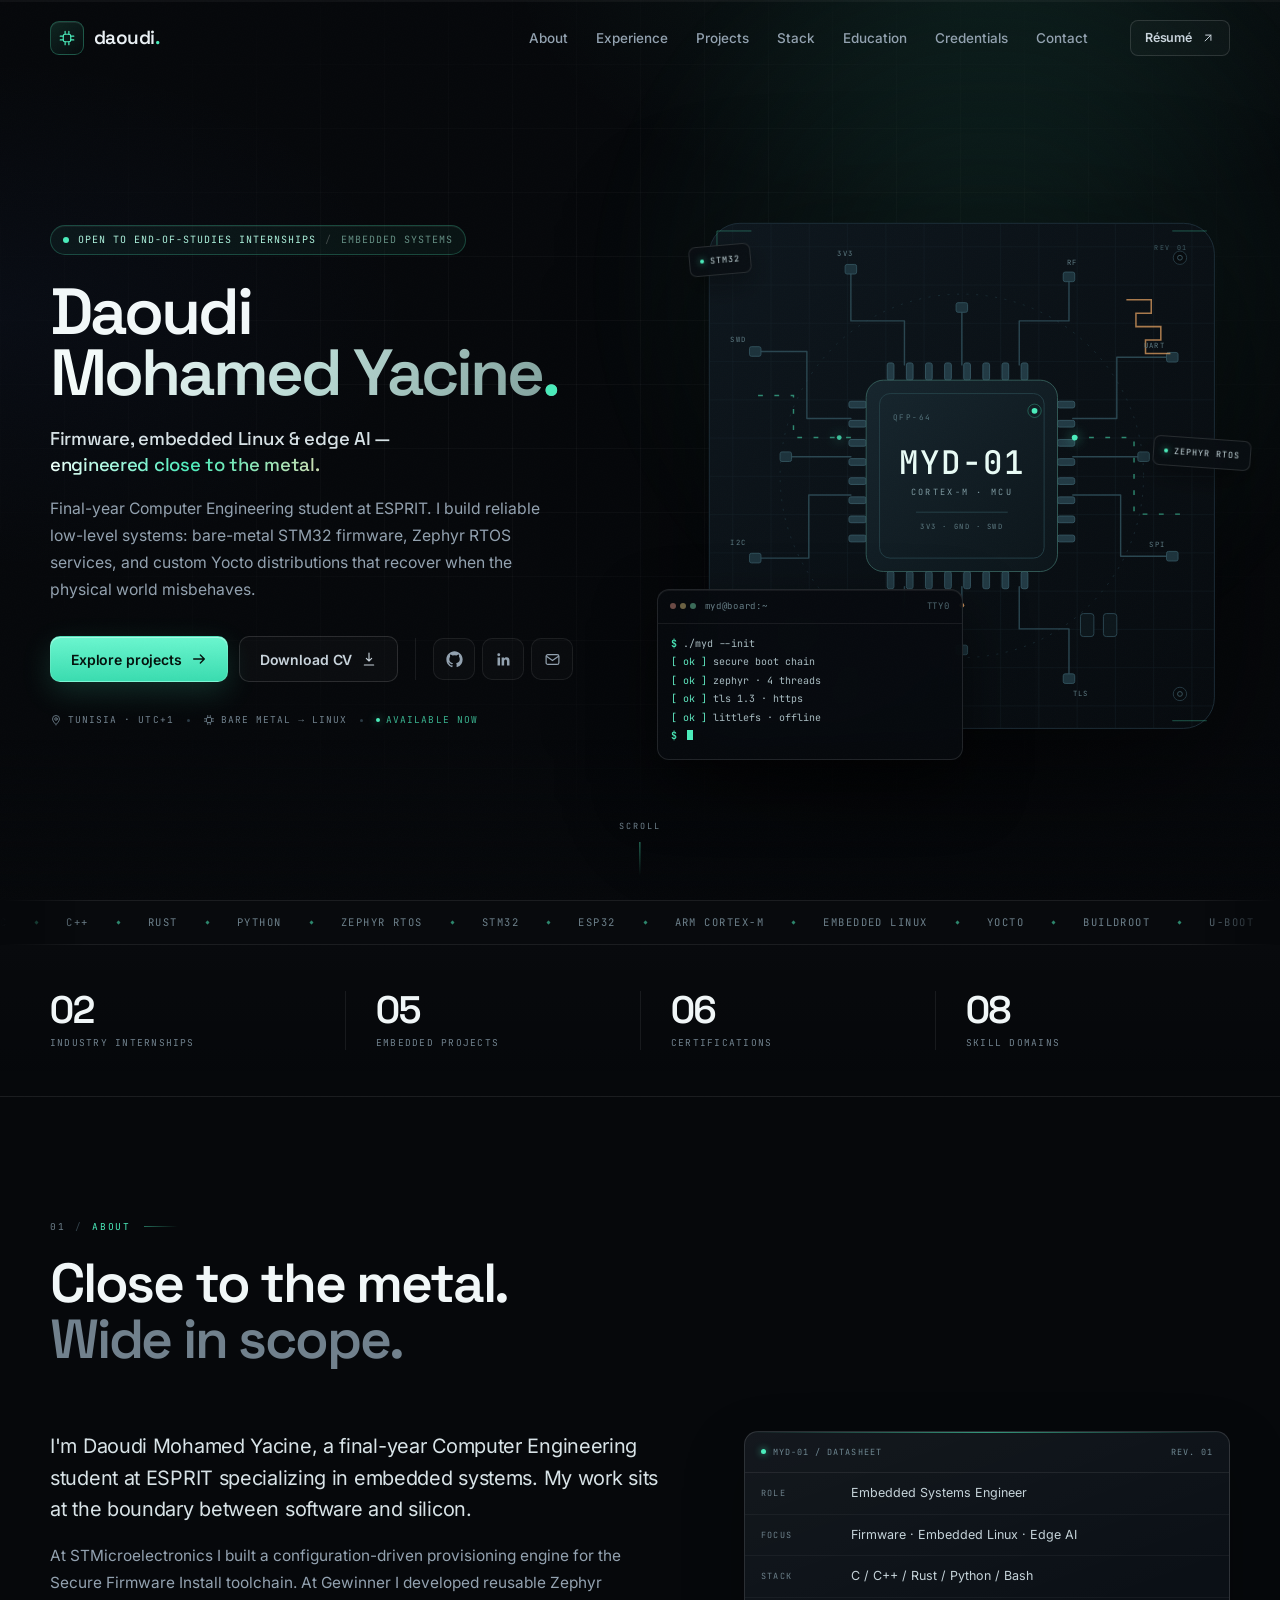
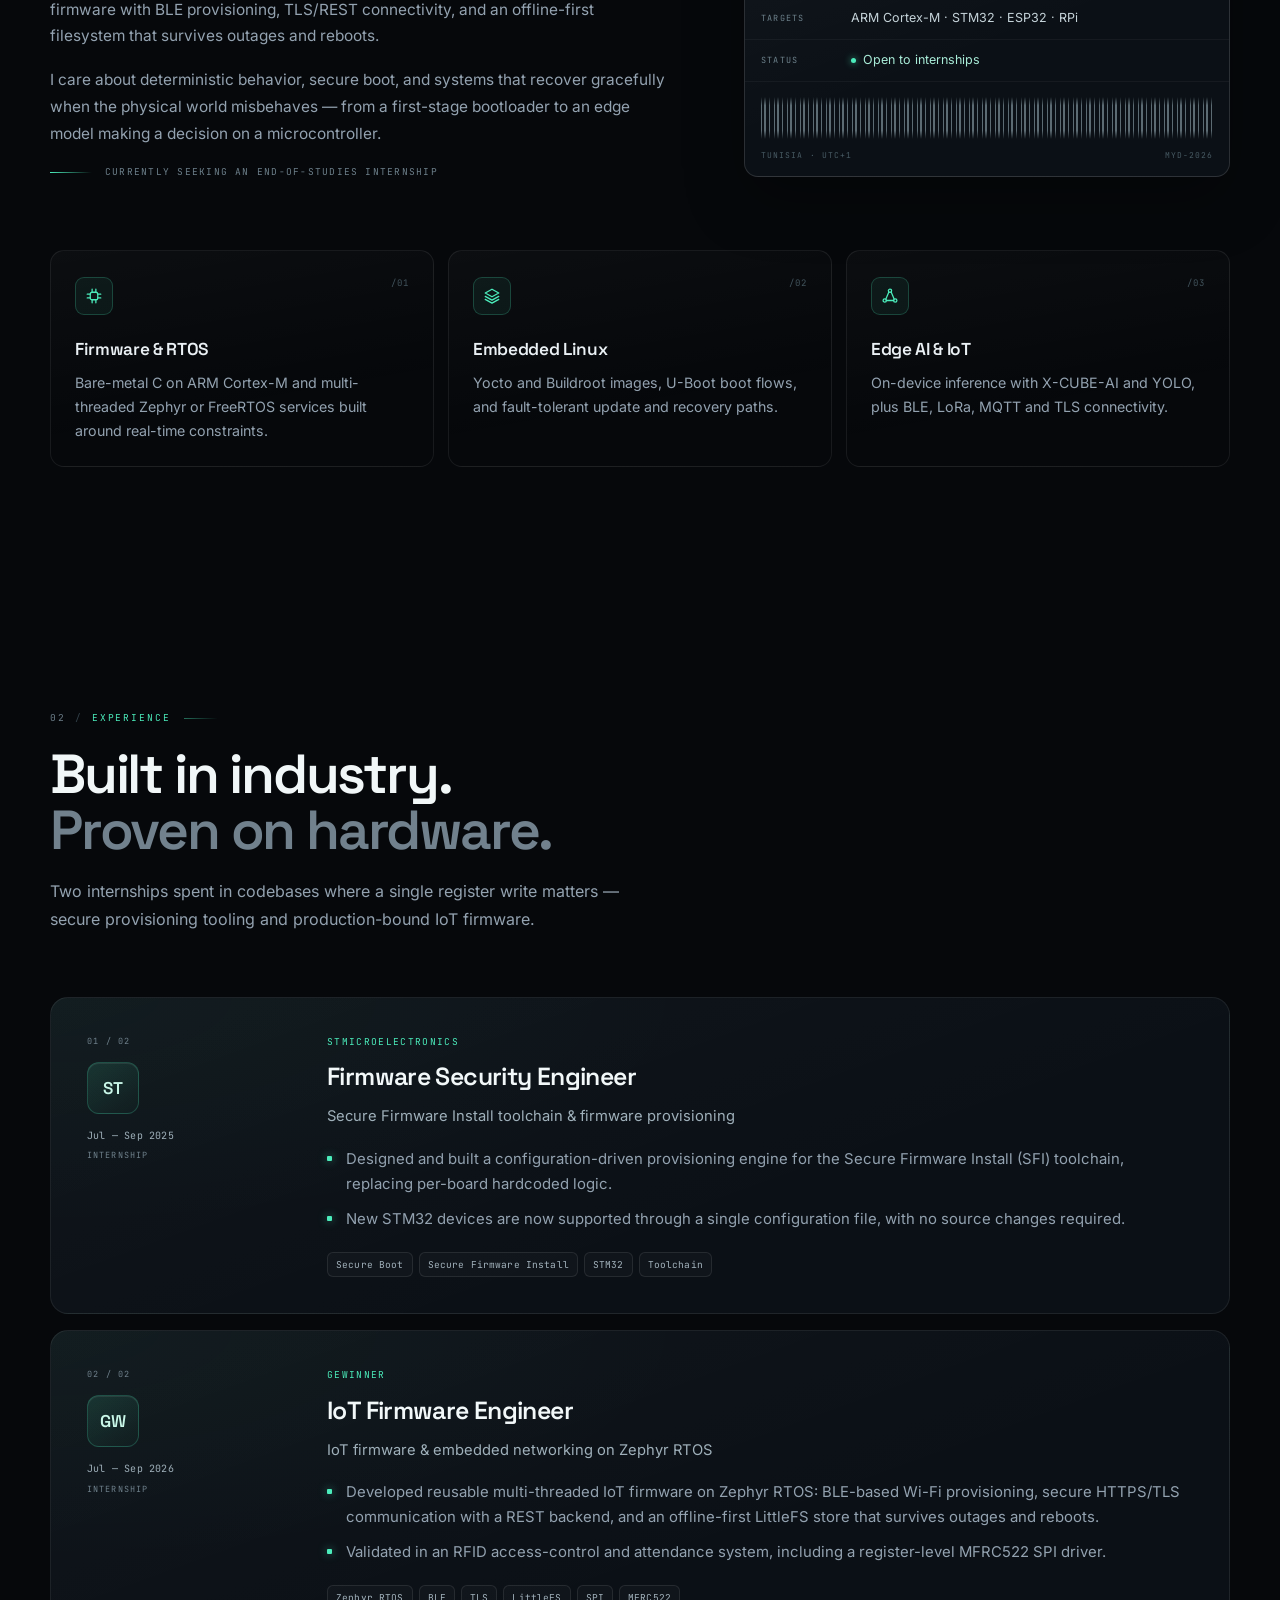
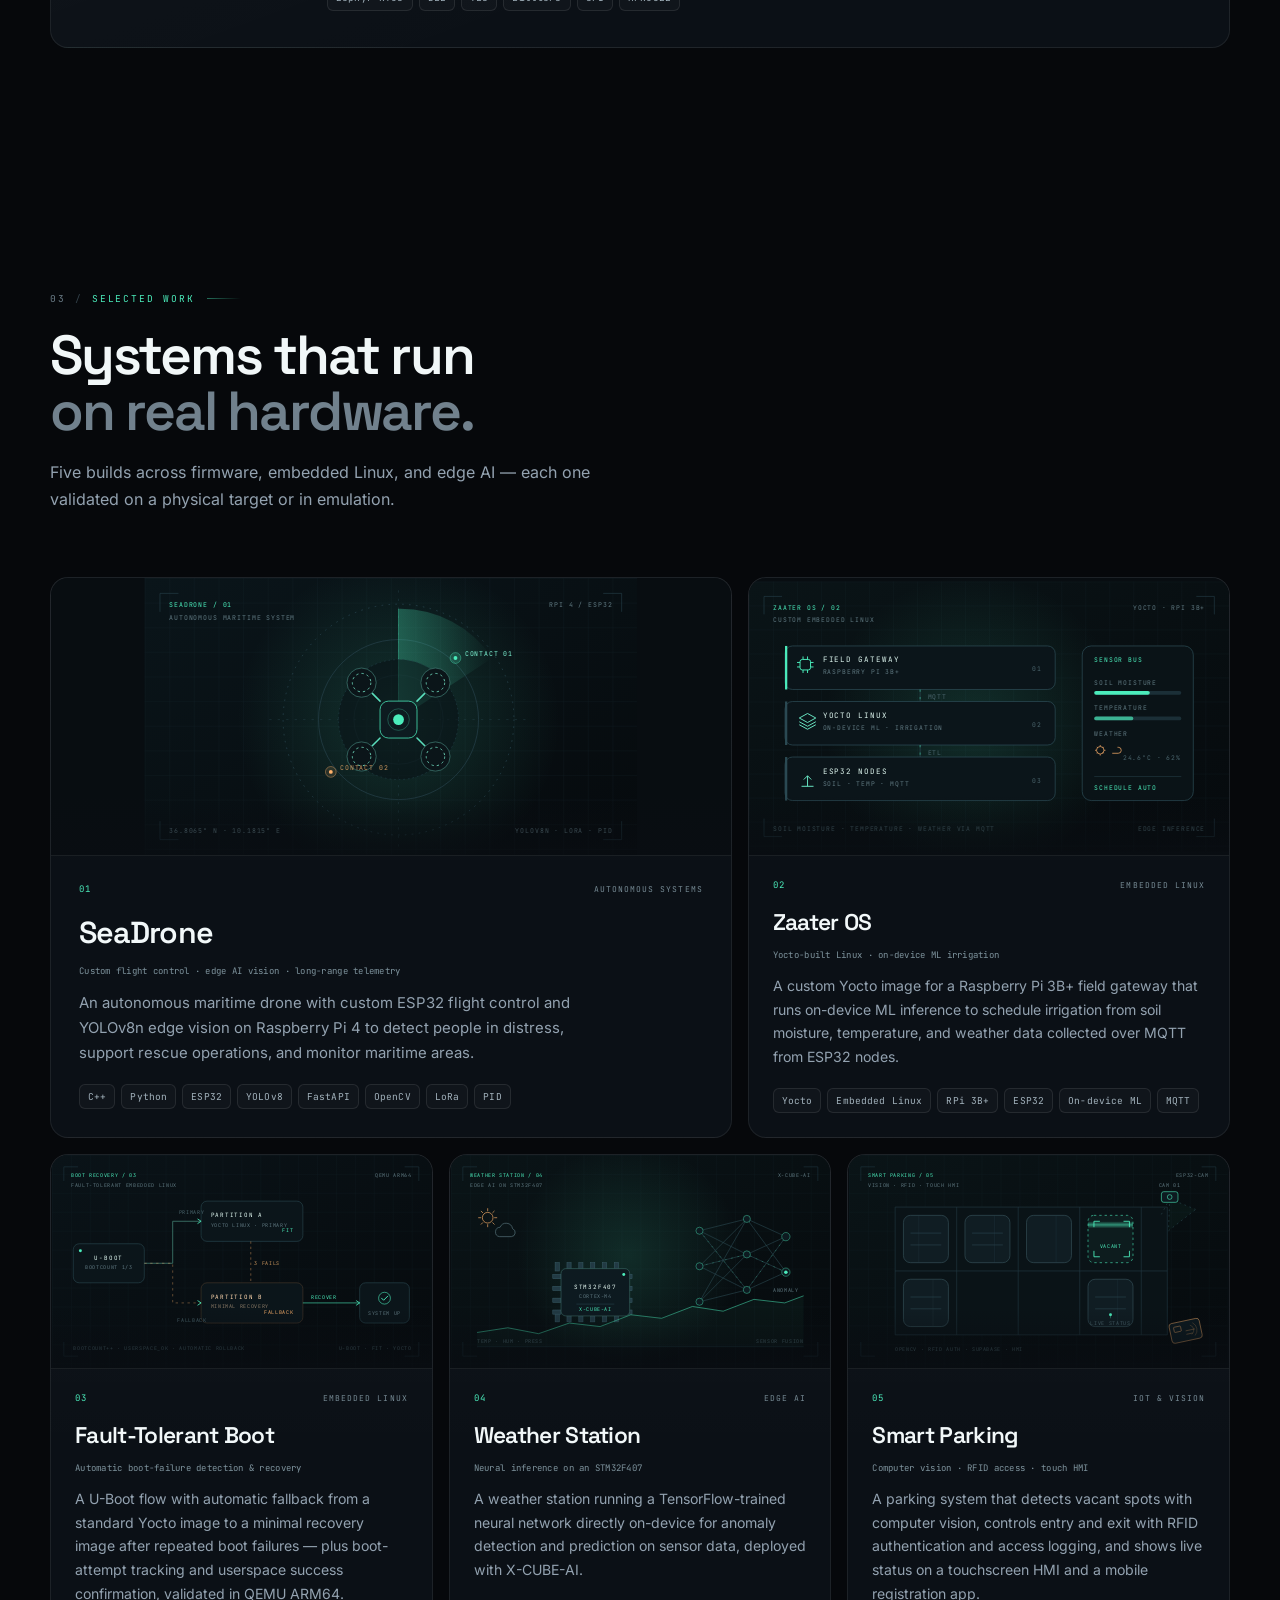
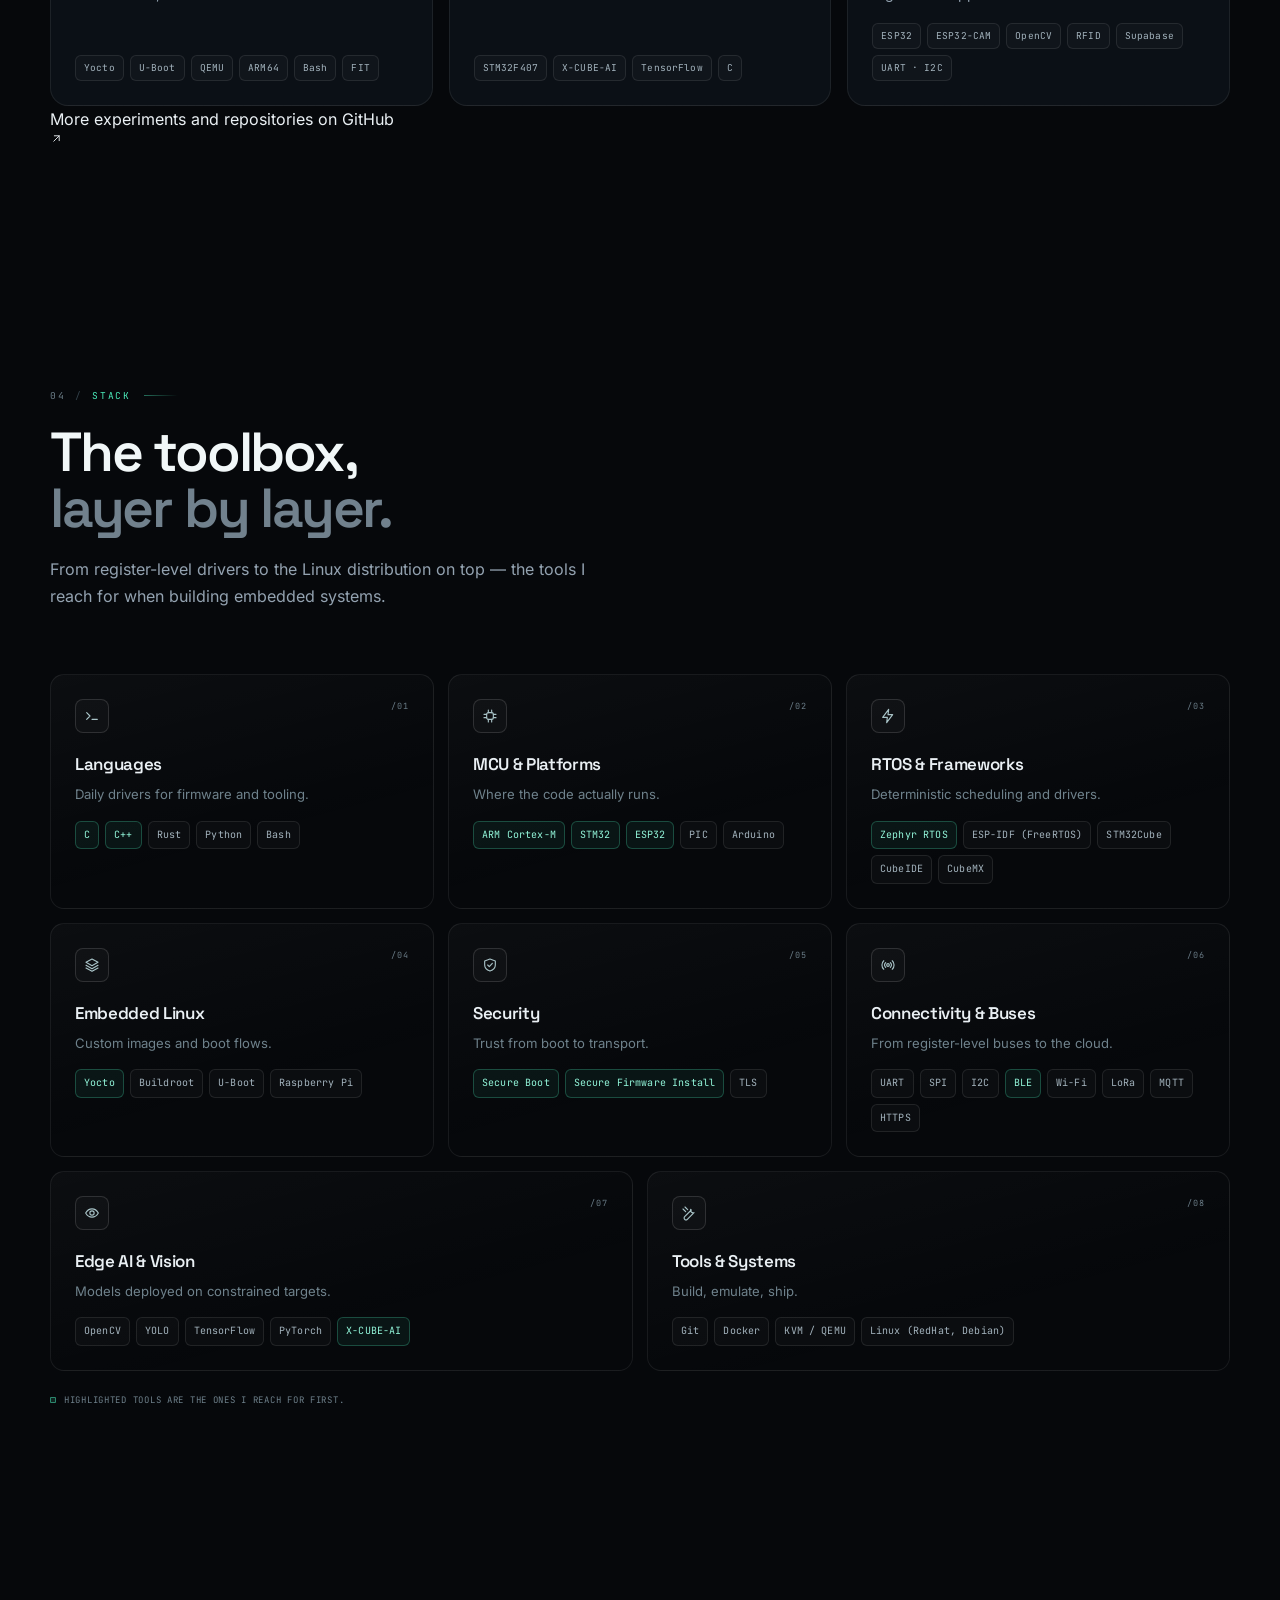
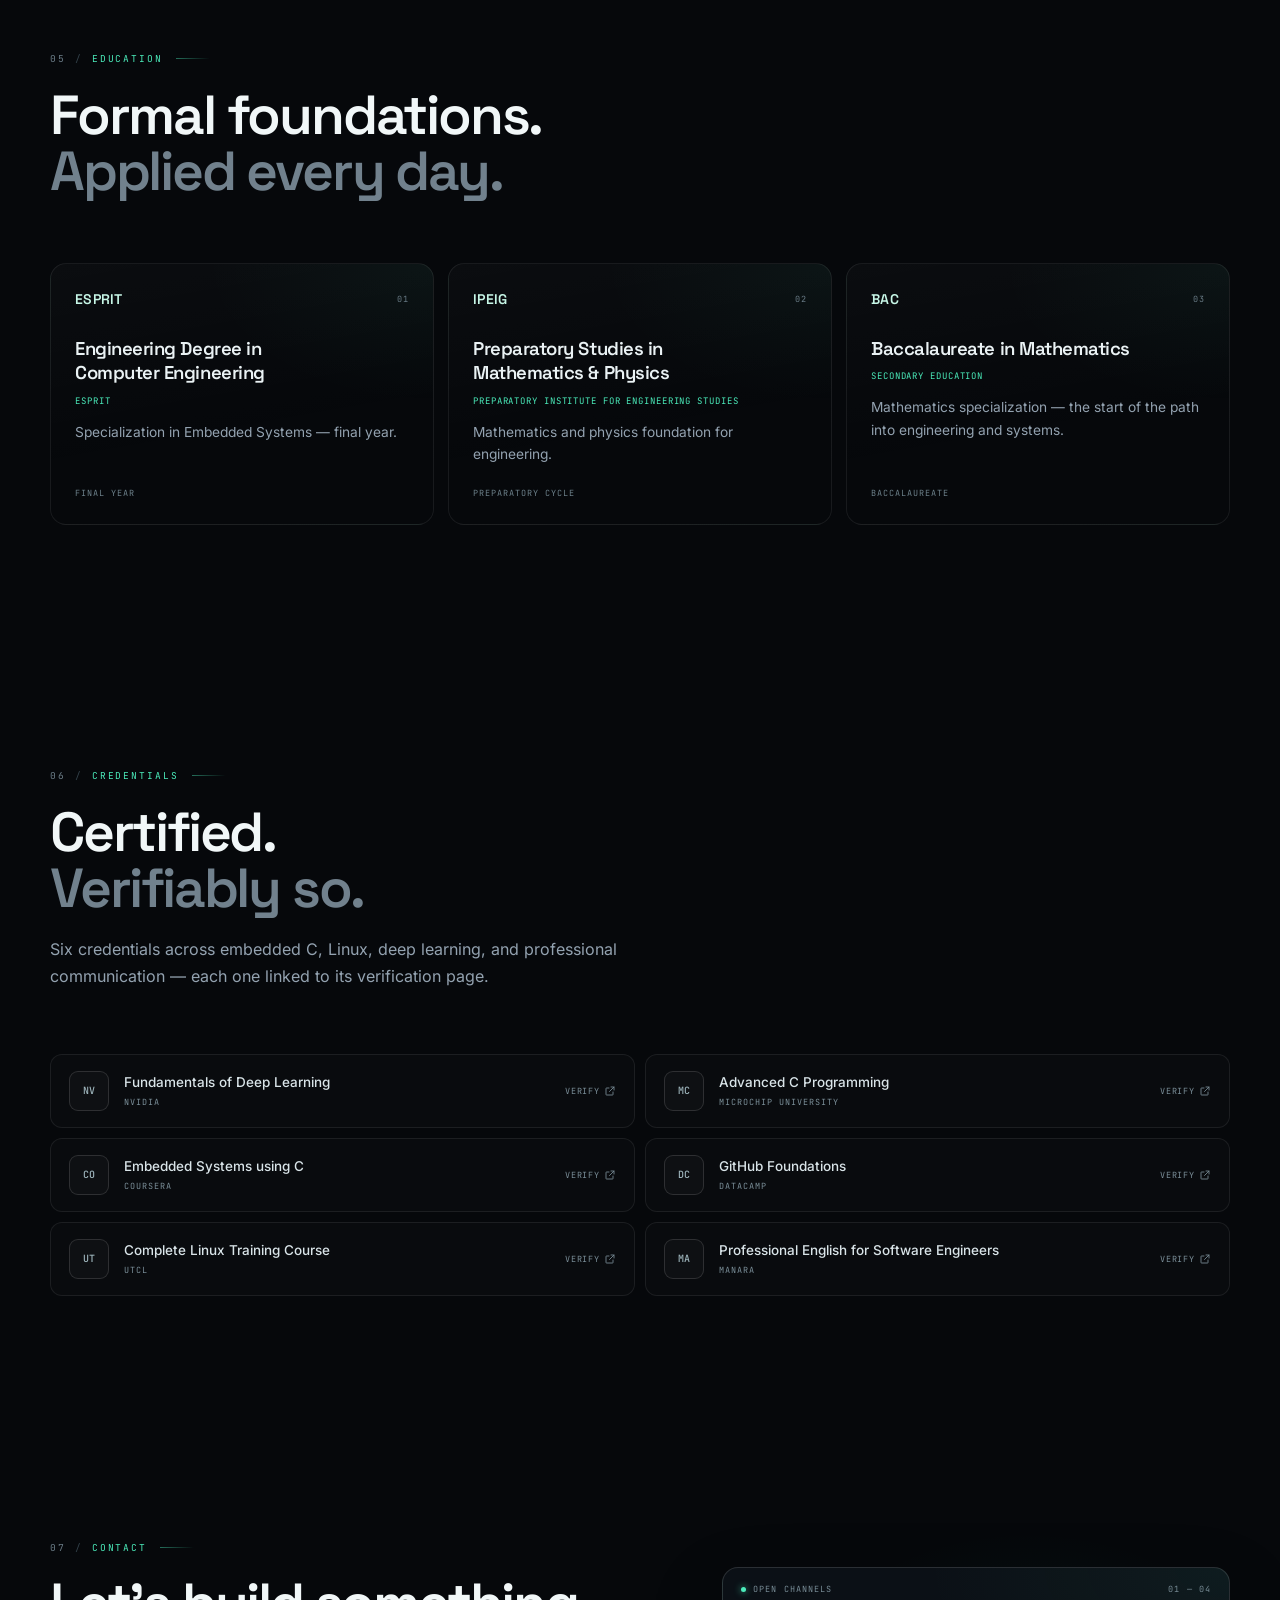
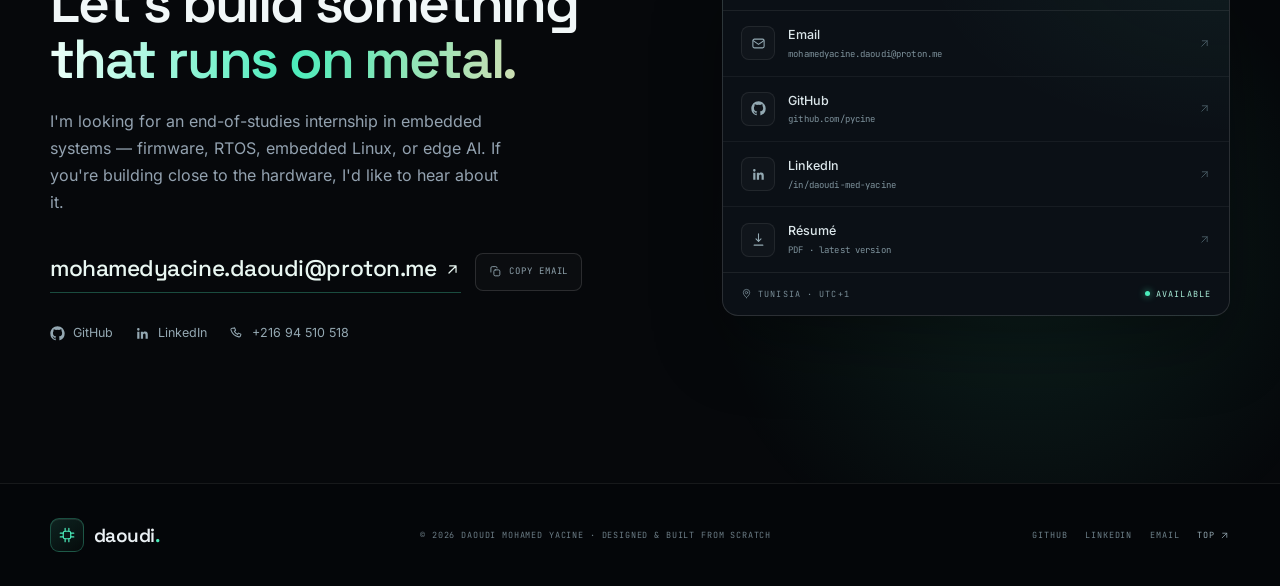
==== index.html @ 3d75d1af "Build embedded systems portfolio from CV" ====
<!doctype html>
<html lang="en">
<head>
<meta charset="utf-8">
<meta name="viewport" content="width=device-width, initial-scale=1">
<title>Daoudi Mohamed Yacine — Embedded Systems Engineer</title>
<meta name="description" content="Portfolio of Daoudi Mohamed Yacine, final-year Computer Engineering student specializing in embedded systems: bare-metal and RTOS firmware, embedded Linux, and edge AI on STM32, ESP32, and Raspberry Pi.">
<meta name="author" content="Daoudi Mohamed Yacine">
<meta name="theme-color" content="#06080b">
<meta property="og:type" content="website">
<meta property="og:title" content="Daoudi Mohamed Yacine — Embedded Systems Engineer">
<meta property="og:description" content="Firmware, embedded Linux &amp; edge AI — engineered close to the metal.">
<meta property="og:url" content="https://pycine.github.io/">
<meta property="og:image" content="https://pycine.github.io/assets/og.png">
<meta name="twitter:card" content="summary_large_image">
<meta name="twitter:title" content="Daoudi Mohamed Yacine — Embedded Systems Engineer">
<meta name="twitter:description" content="Firmware, embedded Linux &amp; edge AI — engineered close to the metal.">
<meta name="twitter:image" content="https://pycine.github.io/assets/og.png">
<link rel="canonical" href="https://pycine.github.io/">
<link rel="icon" href="assets/favicon.svg" type="image/svg+xml">
<link rel="preload" href="assets/fonts/space-grotesk.woff2" as="font" type="font/woff2" crossorigin>
<link rel="preload" href="assets/fonts/inter.woff2" as="font" type="font/woff2" crossorigin>
<link rel="preload" href="assets/fonts/jetbrains-mono.woff2" as="font" type="font/woff2" crossorigin>
<link rel="stylesheet" href="assets/css/styles.css">
<script>document.documentElement.classList.add('js');</script>
<script type="application/ld+json">
{
  "@context": "https://schema.org",
  "@type": "Person",
  "name": "Daoudi Mohamed Yacine",
  "jobTitle": "Embedded Systems Engineer",
  "email": "mailto:mohamedyacine.daoudi@proton.me",
  "telephone": "+21694510518",
  "url": "https://pycine.github.io/",
  "sameAs": [
    "https://github.com/pycine",
    "https://www.linkedin.com/in/daoudi-med-yacine"
  ],
  "alumniOf": [
    { "@type": "CollegeOrUniversity", "name": "ESPRIT" },
    { "@type": "CollegeOrUniversity", "name": "Preparatory Institute for Engineering Studies (IPEIG)" }
  ],
  "knowsAbout": ["Embedded systems", "Firmware", "Zephyr RTOS", "Embedded Linux", "Yocto", "STM32", "ESP32", "Edge AI", "IoT"]
}
</script>
</head>
<body id="top">

<a class="skip-link" href="#main">Skip to content</a>

<svg class="svg-sprite" aria-hidden="true" focusable="false" xmlns="http://www.w3.org/2000/svg">
  <symbol id="i-arrow-up-right" viewBox="0 0 24 24"><path d="M7 17 17 7M8 7h9v9"/></symbol>
  <symbol id="i-arrow-right" viewBox="0 0 24 24"><path d="M4 12h16m-6-6 6 6-6 6"/></symbol>
  <symbol id="i-download" viewBox="0 0 24 24"><path d="M12 3v12m0 0 4-4m-4 4-4-4M5 21h14"/></symbol>
  <symbol id="i-github" viewBox="0 0 24 24"><path d="M12 .5C5.73.5.5 5.73.5 12a11.5 11.5 0 0 0 7.86 10.92c.58.1.79-.25.79-.56v-2.17c-3.2.7-3.87-1.54-3.87-1.54-.52-1.33-1.28-1.68-1.28-1.68-1.05-.72.08-.7.08-.7 1.16.08 1.77 1.19 1.77 1.19 1.03 1.77 2.7 1.26 3.36.96.1-.75.4-1.26.73-1.55-2.55-.29-5.24-1.28-5.24-5.68 0-1.26.45-2.29 1.19-3.1-.12-.29-.52-1.46.11-3.05 0 0 .97-.31 3.18 1.18a11 11 0 0 1 5.79 0c2.2-1.49 3.17-1.18 3.17-1.18.63 1.59.23 2.76.12 3.05.74.81 1.18 1.84 1.18 3.1 0 4.41-2.69 5.38-5.25 5.67.41.36.78 1.06.78 2.15v3.19c0 .31.21.67.8.56A11.5 11.5 0 0 0 23.5 12C23.5 5.73 18.27.5 12 .5Z"/></symbol>
  <symbol id="i-linkedin" viewBox="0 0 24 24"><path d="M20.45 20.45h-3.55v-5.57c0-1.33-.03-3.04-1.85-3.04-1.85 0-2.14 1.45-2.14 2.94v5.67H9.35V9h3.41v1.56h.05c.48-.9 1.64-1.85 3.37-1.85 3.6 0 4.27 2.37 4.27 5.45v6.29ZM5.34 7.43a2.06 2.06 0 1 1 0-4.12 2.06 2.06 0 0 1 0 4.12ZM7.12 20.45H3.56V9h3.56v11.45Z"/></symbol>
  <symbol id="i-mail" viewBox="0 0 24 24"><rect x="3" y="5" width="18" height="14" rx="2.5"/><path d="m3.5 7.5 8.5 6 8.5-6"/></symbol>
  <symbol id="i-phone" viewBox="0 0 24 24"><path d="M6.6 3.5 9 3l1.6 4-2 1.4a12 12 0 0 0 5 5l1.4-2 4 1.6-.5 2.4a2.5 2.5 0 0 1-2.7 2A16.5 16.5 0 0 1 3.1 6.2a2.5 2.5 0 0 1 2-2.7Z"/></symbol>
  <symbol id="i-pin" viewBox="0 0 24 24"><path d="M12 21s7-5.7 7-11a7 7 0 1 0-14 0c0 5.3 7 11 7 11Z"/><circle cx="12" cy="10" r="2.6"/></symbol>
  <symbol id="i-copy" viewBox="0 0 24 24"><rect x="9" y="9" width="11" height="11" rx="2.5"/><path d="M15 5.5A2.5 2.5 0 0 0 12.5 3H6a2.5 2.5 0 0 0-2.5 2.5V13"/></symbol>
  <symbol id="i-check" viewBox="0 0 24 24"><path d="m4 12.5 5 5L20 6.5"/></symbol>
  <symbol id="i-menu" viewBox="0 0 24 24"><path d="M4 8h16M4 16h16"/></symbol>
  <symbol id="i-close" viewBox="0 0 24 24"><path d="m6 6 12 12M18 6 6 18"/></symbol>
  <symbol id="i-chip" viewBox="0 0 24 24"><rect x="7" y="7" width="10" height="10" rx="2.5"/><path d="M9.5 3v4M14.5 3v4M9.5 17v4M14.5 17v4M3 9.5h4M3 14.5h4M17 9.5h4M17 14.5h4"/></symbol>
  <symbol id="i-layers" viewBox="0 0 24 24"><path d="m12 3 9 5-9 5-9-5 9-5Z"/><path d="m3 12.5 9 5 9-5M3 16.5l9 5 9-5"/></symbol>
  <symbol id="i-nodes" viewBox="0 0 24 24"><circle cx="12" cy="5" r="2.2"/><circle cx="5" cy="18" r="2.2"/><circle cx="19" cy="18" r="2.2"/><path d="M10.5 6.8 6.5 16M13.5 6.8 17.5 16M7 18h10"/></symbol>
  <symbol id="i-shield" viewBox="0 0 24 24"><path d="M12 3 20 6v6c0 4.6-3.4 7.6-8 9-4.6-1.4-8-4.4-8-9V6l8-3Z"/><path d="m8.5 12 2.4 2.4 4.6-5"/></symbol>
  <symbol id="i-radio" viewBox="0 0 24 24"><circle cx="12" cy="12" r="2"/><path d="M8.5 8.5a5 5 0 0 0 0 7M15.5 15.5a5 5 0 0 0 0-7M5.6 5.6a9 9 0 0 0 0 12.8M18.4 18.4a9 9 0 0 0 0-12.8"/></symbol>
  <symbol id="i-eye" viewBox="0 0 24 24"><path d="M2.5 12S6 5.8 12 5.8 21.5 12 21.5 12 18 18.2 12 18.2 2.5 12 2.5 12Z"/><circle cx="12" cy="12" r="3.2"/></symbol>
  <symbol id="i-tool" viewBox="0 0 24 24"><path d="M14.5 6.5a4 4 0 0 0 5 5L9.5 21.5a2.8 2.8 0 0 1-4-4L15.5 7.5"/><path d="m6 3 4 4M3 6l4 4"/></symbol>
  <symbol id="i-cap" viewBox="0 0 24 24"><path d="m2.5 8.5 9.5-4 9.5 4-9.5 4-9.5-4Z"/><path d="M6.5 10.8V15c0 1.7 3 3.2 5.5 3.2s5.5-1.5 5.5-3.2v-4.2M21.5 8.5V14"/></symbol>
  <symbol id="i-external" viewBox="0 0 24 24"><path d="M14 4h6v6M20 4l-9 9"/><path d="M18 14v5a1 1 0 0 1-1 1H5a1 1 0 0 1-1-1V7a1 1 0 0 1 1-1h5"/></symbol>
  <symbol id="i-terminal" viewBox="0 0 24 24"><path d="m4 7 5 5-5 5M12 17h8"/></symbol>
  <symbol id="i-bolt" viewBox="0 0 24 24"><path d="M13 2 4 14h7l-1 8 9-12h-7l1-8Z"/></symbol>
</svg>

<div class="scroll-progress" aria-hidden="true"><span></span></div>

<header class="site-header" id="site-header">
  <div class="container nav-inner">
    <a class="brand" href="#top" aria-label="Daoudi Mohamed Yacine — back to top">
      <span class="brand-mark" aria-hidden="true">
        <svg class="icon" viewBox="0 0 24 24"><use href="#i-chip"/></svg>
      </span>
      <span class="brand-text">daoudi<span class="brand-dot">.</span></span>
    </a>

    <nav class="nav-links" aria-label="Primary">
      <a href="#about">About</a>
      <a href="#experience">Experience</a>
      <a href="#projects">Projects</a>
      <a href="#skills">Stack</a>
      <a href="#education">Education</a>
      <a href="#credentials">Credentials</a>
      <a href="#contact">Contact</a>
    </nav>

    <div class="nav-actions">
      <a class="btn btn-ghost btn-sm nav-resume" href="assets/resume.pdf" target="_blank" rel="noopener">
        Résumé <svg class="icon" viewBox="0 0 24 24"><use href="#i-arrow-up-right"/></svg>
      </a>
      <button class="menu-toggle" type="button" aria-expanded="false" aria-controls="mobile-menu" aria-label="Open menu">
        <svg class="icon menu-icon" viewBox="0 0 24 24"><use href="#i-menu"/></svg>
        <svg class="icon close-icon" viewBox="0 0 24 24"><use href="#i-close"/></svg>
      </button>
    </div>
  </div>

  <div class="mobile-menu" id="mobile-menu">
    <nav aria-label="Mobile">
      <a href="#about"><span>01</span>About</a>
      <a href="#experience"><span>02</span>Experience</a>
      <a href="#projects"><span>03</span>Projects</a>
      <a href="#skills"><span>04</span>Stack</a>
      <a href="#education"><span>05</span>Education</a>
      <a href="#credentials"><span>06</span>Credentials</a>
      <a href="#contact"><span>07</span>Contact</a>
    </nav>
    <a class="btn btn-primary mobile-resume" href="assets/resume.pdf" target="_blank" rel="noopener">
      Download résumé <svg class="icon" viewBox="0 0 24 24"><use href="#i-download"/></svg>
    </a>
  </div>
</header>

<main id="main">

  <!-- ============================ HERO ============================ -->
  <section class="hero" aria-labelledby="hero-title">
    <div class="hero-bg" aria-hidden="true"></div>
    <div class="container hero-grid">
      <div class="hero-copy">
        <p class="status-pill" data-reveal>
          <span class="status-led" aria-hidden="true"></span>
          Open to end-of-studies internships
          <span class="status-sep" aria-hidden="true">/</span>
          <span class="status-sub">Embedded systems</span>
        </p>

        <h1 class="hero-title" id="hero-title" data-reveal style="--d:.06s">
          Daoudi
          <span class="hero-title-line">Mohamed Yacine<span class="accent-dot">.</span></span>
        </h1>

        <p class="hero-tagline" data-reveal style="--d:.12s">
          Firmware, embedded Linux &amp; edge AI — <span class="grad">engineered close to the metal.</span>
        </p>

        <p class="hero-lede" data-reveal style="--d:.18s">
          Final-year Computer Engineering student at ESPRIT. I build reliable low-level systems:
          bare-metal STM32 firmware, Zephyr RTOS services, and custom Yocto distributions that
          recover when the physical world misbehaves.
        </p>

        <div class="hero-actions" data-reveal style="--d:.24s">
          <a class="btn btn-primary" href="#projects">
            Explore projects
            <svg class="icon" viewBox="0 0 24 24"><use href="#i-arrow-right"/></svg>
          </a>
          <a class="btn btn-ghost" href="assets/resume.pdf" download="Daoudi_Mohamed_Yacine_CV.pdf">
            Download CV
            <svg class="icon" viewBox="0 0 24 24"><use href="#i-download"/></svg>
          </a>
          <div class="hero-socials">
            <a href="https://github.com/pycine" target="_blank" rel="noopener" aria-label="GitHub profile" title="GitHub">
              <svg class="icon icon--solid" viewBox="0 0 24 24"><use href="#i-github"/></svg>
            </a>
            <a href="https://www.linkedin.com/in/daoudi-med-yacine" target="_blank" rel="noopener" aria-label="LinkedIn profile" title="LinkedIn">
              <svg class="icon icon--solid" viewBox="0 0 24 24"><use href="#i-linkedin"/></svg>
            </a>
            <a href="mailto:mohamedyacine.daoudi@proton.me" aria-label="Send an email" title="Email">
              <svg class="icon" viewBox="0 0 24 24"><use href="#i-mail"/></svg>
            </a>
          </div>
        </div>

        <div class="hero-meta" data-reveal style="--d:.3s">
          <span><svg class="icon" viewBox="0 0 24 24"><use href="#i-pin"/></svg>Tunisia · UTC+1</span>
          <span class="meta-divider" aria-hidden="true"></span>
          <span><svg class="icon" viewBox="0 0 24 24"><use href="#i-chip"/></svg>Bare metal → Linux</span>
          <span class="meta-divider" aria-hidden="true"></span>
          <span class="meta-accent">Available now</span>
        </div>
      </div>

      <div class="hero-visual" data-reveal style="--d:.2s">
        <div class="board-float">
          <div class="board-tilt" id="board-tilt">
            <div class="board-glow" aria-hidden="true"></div>

            <svg class="board" viewBox="0 0 560 560" role="img" aria-label="Stylised circuit board illustration with a central microcontroller, copper traces, and animated signal pulses">
              <defs>
                <linearGradient id="board-bg" x1="0" y1="0" x2="1" y2="1">
                  <stop offset="0" stop-color="#0e171e"/>
                  <stop offset=".55" stop-color="#0a1015"/>
                  <stop offset="1" stop-color="#070b0f"/>
                </linearGradient>
                <linearGradient id="chip-fill" x1="0" y1="0" x2="1" y2="1">
                  <stop offset="0" stop-color="#17262e"/>
                  <stop offset="1" stop-color="#0c151a"/>
                </linearGradient>
                <radialGradient id="board-halo" cx="50%" cy="50%" r="50%">
                  <stop offset="0" stop-color="#4becbb" stop-opacity=".2"/>
                  <stop offset=".65" stop-color="#4becbb" stop-opacity=".05"/>
                  <stop offset="1" stop-color="#4becbb" stop-opacity="0"/>
                </radialGradient>
                <pattern id="board-grid" width="40" height="40" patternUnits="userSpaceOnUse">
                  <path d="M40 0H0V40" fill="none" stroke="#16242c" stroke-width="1"/>
                </pattern>
                <clipPath id="board-clip"><rect x="16" y="16" width="528" height="528" rx="32"/></clipPath>
              </defs>

              <circle cx="280" cy="280" r="260" fill="url(#board-halo)"/>
              <g>
                <rect x="16" y="16" width="528" height="528" rx="32" fill="url(#board-bg)" stroke="#1e2f39"/>
                <g clip-path="url(#board-clip)">
                  <rect x="16" y="16" width="528" height="528" fill="url(#board-grid)" opacity=".7"/>
                  <circle cx="280" cy="280" r="190" fill="none" stroke="#1a2d35" stroke-dasharray="2 8"/>
                </g>

                <!-- mounting holes -->
                <g fill="#070b0e" stroke="#263a44">
                  <circle cx="52" cy="52" r="7"/><circle cx="508" cy="52" r="7"/>
                  <circle cx="52" cy="508" r="7"/><circle cx="508" cy="508" r="7"/>
                </g>
                <g fill="none" stroke="#3a545e">
                  <circle cx="52" cy="52" r="2.5"/><circle cx="508" cy="52" r="2.5"/>
                  <circle cx="52" cy="508" r="2.5"/><circle cx="508" cy="508" r="2.5"/>
                </g>

                <!-- copper traces -->
                <g fill="none" stroke="#2a4650" stroke-width="1.5" stroke-linecap="round" stroke-linejoin="round">
                  <path d="M164 220H118V150H64"/>
                  <path d="M164 260H96"/>
                  <path d="M164 300H120V366H64"/>
                  <path d="M396 220H442V156H500"/>
                  <path d="M396 260H470"/>
                  <path d="M396 300H446V364H500"/>
                  <path d="M220 164V118H164V64"/>
                  <path d="M280 164V104"/>
                  <path d="M340 164V118H392V72"/>
                  <path d="M220 396V442H164V500"/>
                  <path d="M280 396V462"/>
                  <path d="M340 396V440H392V492"/>
                </g>
                <g fill="#1d333c" stroke="#31505b">
                  <rect x="58" y="145" width="12" height="10" rx="2"/>
                  <rect x="90" y="255" width="12" height="10" rx="2"/>
                  <rect x="58" y="361" width="12" height="10" rx="2"/>
                  <rect x="494" y="151" width="12" height="10" rx="2"/>
                  <rect x="464" y="255" width="12" height="10" rx="2"/>
                  <rect x="494" y="359" width="12" height="10" rx="2"/>
                  <rect x="158" y="59" width="12" height="10" rx="2"/>
                  <rect y="99" x="274" width="12" height="10" rx="2"/>
                  <rect x="386" y="67" width="12" height="10" rx="2"/>
                  <rect x="158" y="495" width="12" height="10" rx="2"/>
                  <rect x="274" y="457" width="12" height="10" rx="2"/>
                  <rect x="386" y="487" width="12" height="10" rx="2"/>
                </g>

                <!-- highlighted signal traces -->
                <g fill="none" stroke="#4becbb" stroke-opacity=".55" stroke-width="1.5">
                  <path class="sig" d="M396 240H460V320H510"/>
                  <path class="sig" d="M164 240H104V196H64" style="animation-delay:-2s"/>
                </g>

                <!-- chip pins -->
                <g fill="#223a44" stroke="#355661">
                  <g>
                    <rect x="162" y="202" width="18" height="7" rx="2"/><rect x="162" y="222" width="18" height="7" rx="2"/>
                    <rect x="162" y="242" width="18" height="7" rx="2"/><rect x="162" y="262" width="18" height="7" rx="2"/>
                    <rect x="162" y="282" width="18" height="7" rx="2"/><rect x="162" y="302" width="18" height="7" rx="2"/>
                    <rect x="162" y="322" width="18" height="7" rx="2"/><rect x="162" y="342" width="18" height="7" rx="2"/>
                  </g>
                  <g>
                    <rect x="380" y="202" width="18" height="7" rx="2"/><rect x="380" y="222" width="18" height="7" rx="2"/>
                    <rect x="380" y="242" width="18" height="7" rx="2"/><rect x="380" y="262" width="18" height="7" rx="2"/>
                    <rect x="380" y="282" width="18" height="7" rx="2"/><rect x="380" y="302" width="18" height="7" rx="2"/>
                    <rect x="380" y="322" width="18" height="7" rx="2"/><rect x="380" y="342" width="18" height="7" rx="2"/>
                  </g>
                  <g>
                    <rect x="202" y="162" width="7" height="18" rx="2"/><rect x="222" y="162" width="7" height="18" rx="2"/>
                    <rect x="242" y="162" width="7" height="18" rx="2"/><rect x="262" y="162" width="7" height="18" rx="2"/>
                    <rect x="282" y="162" width="7" height="18" rx="2"/><rect x="302" y="162" width="7" height="18" rx="2"/>
                    <rect x="322" y="162" width="7" height="18" rx="2"/><rect x="342" y="162" width="7" height="18" rx="2"/>
                  </g>
                  <g>
                    <rect x="202" y="380" width="7" height="18" rx="2"/><rect x="222" y="380" width="7" height="18" rx="2"/>
                    <rect x="242" y="380" width="7" height="18" rx="2"/><rect x="262" y="380" width="7" height="18" rx="2"/>
                    <rect x="282" y="380" width="7" height="18" rx="2"/><rect x="302" y="380" width="7" height="18" rx="2"/>
                    <rect x="322" y="380" width="7" height="18" rx="2"/><rect x="342" y="380" width="7" height="18" rx="2"/>
                  </g>
                </g>

                <!-- chip body -->
                <rect x="180" y="180" width="200" height="200" rx="18" fill="url(#chip-fill)" stroke="#3c6b66" stroke-opacity=".8"/>
                <rect x="194" y="194" width="172" height="172" rx="11" fill="none" stroke="#243f47"/>
                <text x="208" y="222" font-family="monospace" font-size="8" letter-spacing="1.5" fill="#54727b">QFP-64</text>
                <circle cx="356" cy="212" r="3" fill="#4becbb"/>
                <circle cx="356" cy="212" r="7" fill="none" stroke="#4becbb" stroke-opacity=".3"/>
                <text x="280" y="278" text-anchor="middle" font-family="monospace" font-size="34" font-weight="500" letter-spacing="1" fill="#e8fbf5">MYD-01</text>
                <text x="280" y="300" text-anchor="middle" font-family="monospace" font-size="9" letter-spacing="2.4" fill="#7e9aa1">CORTEX-M · MCU</text>
                <path d="M232 318H328" stroke="#264049"/>
                <text x="280" y="336" text-anchor="middle" font-family="monospace" font-size="7.5" letter-spacing="1.6" fill="#5d7a82">3V3 · GND · SWD</text>

                <!-- crystal + caps -->
                <g stroke="#2a4650" fill="#0d171c">
                  <rect x="94" y="432" width="34" height="20" rx="4"/>
                  <rect x="404" y="424" width="14" height="24" rx="3"/>
                  <rect x="428" y="424" width="14" height="24" rx="3"/>
                </g>
                <text x="94" y="468" font-family="monospace" font-size="7" letter-spacing="1" fill="#4d6870">XTAL</text>

                <!-- antenna meander -->
                <path d="M452 96h26v14h-16v14h26v14h-16v14h26" fill="none" stroke="#ffb26b" stroke-opacity=".65" stroke-width="1.6"/>

                <!-- labels -->
                <g font-family="monospace" font-size="7.5" letter-spacing="1.4" fill="#5d7a82">
                  <text x="38" y="140">SWD</text>
                  <text x="470" y="146">UART</text>
                  <text x="476" y="354">SPI</text>
                  <text x="38" y="352">I2C</text>
                  <text x="150" y="50">3V3</text>
                  <text x="390" y="60">RF</text>
                  <text x="146" y="518">GND</text>
                  <text x="396" y="510">TLS</text>
                </g>

                <!-- animated pulses -->
                <circle class="pulse-dot" r="3" fill="#4becbb">
                  <animateMotion dur="5s" repeatCount="indefinite" path="M396 240H460V320H510"/>
                </circle>
                <circle class="pulse-dot" r="2.5" fill="#4becbb" opacity=".8">
                  <animateMotion dur="6.5s" begin="-2s" repeatCount="indefinite" path="M164 240H104V196H64"/>
                </circle>
                <circle r="2.5" fill="#ffb26b" opacity=".8">
                  <animateMotion dur="7s" begin="-4s" repeatCount="indefinite" path="M280 396V462"/>
                </circle>

                <!-- board corners -->
                <g fill="none" stroke="#4becbb" stroke-opacity=".35">
                  <path d="M24 60V24h36M536 24h-36M24 500v36h36M536 536h-36"/>
                </g>
                <text x="44" y="536" font-family="monospace" font-size="7" letter-spacing="1.6" fill="#3f5a62">36.8065N / 10.1815E</text>
                <text x="516" y="44" text-anchor="end" font-family="monospace" font-size="7" letter-spacing="1.6" fill="#3f5a62">REV 01</text>
              </g>
            </svg>

            <div class="boot-card" role="img" aria-label="Illustrative boot log showing secure boot, Zephyr RTOS, TLS and LittleFS starting successfully">
              <div class="boot-head">
                <span class="boot-dots" aria-hidden="true"><i></i><i></i><i></i></span>
                <span>myd@board:~</span>
                <span class="boot-tty">TTY0</span>
              </div>
              <pre class="boot-log"><span style="--i:0"><b>$</b> ./myd --init</span><span style="--i:1"><em>[ ok ]</em> secure boot chain</span><span style="--i:2"><em>[ ok ]</em> zephyr · 4 threads</span><span style="--i:3"><em>[ ok ]</em> tls 1.3 · https</span><span style="--i:4"><em>[ ok ]</em> littlefs · offline</span><span class="boot-cursor" style="--i:5"><b>$</b> <i class="caret"></i></span></pre>
            </div>

            <span class="float-tag float-tag--one" aria-hidden="true"><i></i>STM32</span>
            <span class="float-tag float-tag--two" aria-hidden="true"><i></i>Zephyr RTOS</span>
          </div>
        </div>
      </div>
    </div>

    <a class="scroll-cue" href="#about" aria-label="Scroll to about section">
      <span>Scroll</span>
      <i aria-hidden="true"></i>
    </a>
  </section>

  <!-- ============================ MARQUEE ============================ -->
  <div class="marquee" aria-hidden="true">
    <div class="marquee-track">
      <div class="marquee-group">
        <span>C</span><span class="mq-dot"></span><span>C++</span><span class="mq-dot"></span><span>Rust</span><span class="mq-dot"></span><span>Python</span><span class="mq-dot"></span><span>Zephyr RTOS</span><span class="mq-dot"></span><span>STM32</span><span class="mq-dot"></span><span>ESP32</span><span class="mq-dot"></span><span>ARM Cortex-M</span><span class="mq-dot"></span><span>Embedded Linux</span><span class="mq-dot"></span><span>Yocto</span><span class="mq-dot"></span><span>Buildroot</span><span class="mq-dot"></span><span>U-Boot</span><span class="mq-dot"></span><span>FreeRTOS</span><span class="mq-dot"></span><span>BLE</span><span class="mq-dot"></span><span>LoRa</span><span class="mq-dot"></span><span>MQTT</span><span class="mq-dot"></span><span>TLS</span><span class="mq-dot"></span><span>YOLO</span><span class="mq-dot"></span><span>X-CUBE-AI</span><span class="mq-dot"></span>
      </div>
      <div class="marquee-group">
        <span>C</span><span class="mq-dot"></span><span>C++</span><span class="mq-dot"></span><span>Rust</span><span class="mq-dot"></span><span>Python</span><span class="mq-dot"></span><span>Zephyr RTOS</span><span class="mq-dot"></span><span>STM32</span><span class="mq-dot"></span><span>ESP32</span><span class="mq-dot"></span><span>ARM Cortex-M</span><span class="mq-dot"></span><span>Embedded Linux</span><span class="mq-dot"></span><span>Yocto</span><span class="mq-dot"></span><span>Buildroot</span><span class="mq-dot"></span><span>U-Boot</span><span class="mq-dot"></span><span>FreeRTOS</span><span class="mq-dot"></span><span>BLE</span><span class="mq-dot"></span><span>LoRa</span><span class="mq-dot"></span><span>MQTT</span><span class="mq-dot"></span><span>TLS</span><span class="mq-dot"></span><span>YOLO</span><span class="mq-dot"></span><span>X-CUBE-AI</span><span class="mq-dot"></span>
      </div>
    </div>
  </div>

  <!-- ============================ STATS ============================ -->
  <section class="stats" aria-label="Quick facts">
    <div class="container stats-grid">
      <div class="stat" data-reveal>
        <span class="stat-num" data-count="2" data-pad="2">02</span>
        <span class="stat-label">Industry internships</span>
      </div>
      <div class="stat" data-reveal style="--d:.08s">
        <span class="stat-num" data-count="5" data-pad="2">05</span>
        <span class="stat-label">Embedded projects</span>
      </div>
      <div class="stat" data-reveal style="--d:.16s">
        <span class="stat-num" data-count="6" data-pad="2">06</span>
        <span class="stat-label">Certifications</span>
      </div>
      <div class="stat" data-reveal style="--d:.24s">
        <span class="stat-num" data-count="8" data-pad="2">08</span>
        <span class="stat-label">Skill domains</span>
      </div>
    </div>
  </section>

  <!-- ============================ ABOUT ============================ -->
  <section class="section about" id="about" aria-labelledby="about-title">
    <div class="container">
      <header class="section-head" data-reveal>
        <p class="kicker"><span class="kicker-num">01</span><span class="kicker-slash">/</span> About</p>
        <h2 id="about-title">Close to the metal.<br><span class="h2-muted">Wide in scope.</span></h2>
      </header>

      <div class="about-grid">
        <div class="about-copy" data-reveal>
          <p class="lead">
            I'm Daoudi Mohamed Yacine, a final-year Computer Engineering student at ESPRIT
            specializing in embedded systems. My work sits at the boundary between software and
            silicon.
          </p>
          <p>
            At STMicroelectronics I built a configuration-driven provisioning engine for the
            Secure Firmware Install toolchain. At Gewinner I developed reusable Zephyr firmware
            with BLE provisioning, TLS/REST connectivity, and an offline-first filesystem that
            survives outages and reboots.
          </p>
          <p>
            I care about deterministic behavior, secure boot, and systems that recover gracefully
            when the physical world misbehaves — from a first-stage bootloader to an edge model
            making a decision on a microcontroller.
          </p>
          <p class="about-sig">
            <span class="sig-line" aria-hidden="true"></span>
            Currently seeking an end-of-studies internship
          </p>
        </div>

        <div class="datasheet" role="group" data-reveal style="--d:.1s" aria-label="Profile datasheet">
          <div class="datasheet-head">
            <span><i class="mini-led" aria-hidden="true"></i>MYD-01 / DATASHEET</span>
            <span>REV. 01</span>
          </div>
          <dl class="datasheet-rows">
            <div><dt>Role</dt><dd>Embedded Systems Engineer</dd></div>
            <div><dt>Focus</dt><dd>Firmware · Embedded Linux · Edge AI</dd></div>
            <div><dt>Stack</dt><dd>C / C++ / Rust / Python / Bash</dd></div>
            <div><dt>Targets</dt><dd>ARM Cortex-M · STM32 · ESP32 · RPi</dd></div>
            <div><dt>Status</dt><dd class="status-cell"><i class="mini-led mini-led--pulse" aria-hidden="true"></i>Open to internships</dd></div>
          </dl>
          <div class="datasheet-barcode" aria-hidden="true"></div>
          <div class="datasheet-foot">
            <span>TUNISIA · UTC+1</span>
            <span>MYD-2026</span>
          </div>
        </div>
      </div>

      <div class="focus-grid">
        <article class="focus-card" data-reveal>
          <span class="focus-icon"><svg class="icon" viewBox="0 0 24 24"><use href="#i-chip"/></svg></span>
          <span class="focus-num">/01</span>
          <h3>Firmware &amp; RTOS</h3>
          <p>Bare-metal C on ARM Cortex-M and multi-threaded Zephyr or FreeRTOS services built around real-time constraints.</p>
        </article>
        <article class="focus-card" data-reveal style="--d:.08s">
          <span class="focus-icon"><svg class="icon" viewBox="0 0 24 24"><use href="#i-layers"/></svg></span>
          <span class="focus-num">/02</span>
          <h3>Embedded Linux</h3>
          <p>Yocto and Buildroot images, U-Boot boot flows, and fault-tolerant update and recovery paths.</p>
        </article>
        <article class="focus-card" data-reveal style="--d:.16s">
          <span class="focus-icon"><svg class="icon" viewBox="0 0 24 24"><use href="#i-nodes"/></svg></span>
          <span class="focus-num">/03</span>
          <h3>Edge AI &amp; IoT</h3>
          <p>On-device inference with X-CUBE-AI and YOLO, plus BLE, LoRa, MQTT and TLS connectivity.</p>
        </article>
      </div>
    </div>
  </section>

  <!-- ============================ EXPERIENCE ============================ -->
  <section class="section experience" id="experience" aria-labelledby="experience-title">
    <div class="container">
      <header class="section-head" data-reveal>
        <p class="kicker"><span class="kicker-num">02</span><span class="kicker-slash">/</span> Experience</p>
        <h2 id="experience-title">Built in industry.<br><span class="h2-muted">Proven on hardware.</span></h2>
        <p class="section-sub">Two internships spent in codebases where a single register write matters — secure provisioning tooling and production-bound IoT firmware.</p>
      </header>

      <div class="timeline">
        <article class="exp-card" data-reveal>
          <div class="exp-side">
            <span class="exp-index">01 / 02</span>
            <span class="exp-logo" aria-hidden="true">ST</span>
            <div class="exp-meta">
              <span class="exp-period">Jul — Sep 2025</span>
              <span class="exp-type">Internship</span>
            </div>
          </div>
          <div class="exp-body">
            <p class="company">STMicroelectronics</p>
            <h3>Firmware Security Engineer</h3>
            <p class="exp-role">Secure Firmware Install toolchain &amp; firmware provisioning</p>
            <ul class="exp-list">
              <li>Designed and built a configuration-driven provisioning engine for the Secure Firmware Install (SFI) toolchain, replacing per-board hardcoded logic.</li>
              <li>New STM32 devices are now supported through a single configuration file, with no source changes required.</li>
            </ul>
            <ul class="chip-list">
              <li class="chip">Secure Boot</li>
              <li class="chip">Secure Firmware Install</li>
              <li class="chip">STM32</li>
              <li class="chip">Toolchain</li>
            </ul>
          </div>
        </article>

        <article class="exp-card" data-reveal>
          <div class="exp-side">
            <span class="exp-index">02 / 02</span>
            <span class="exp-logo" aria-hidden="true">GW</span>
            <div class="exp-meta">
              <span class="exp-period">Jul — Sep 2026</span>
              <span class="exp-type">Internship</span>
            </div>
          </div>
          <div class="exp-body">
            <p class="company">Gewinner</p>
            <h3>IoT Firmware Engineer</h3>
            <p class="exp-role">IoT firmware &amp; embedded networking on Zephyr RTOS</p>
            <ul class="exp-list">
              <li>Developed reusable multi-threaded IoT firmware on Zephyr RTOS: BLE-based Wi-Fi provisioning, secure HTTPS/TLS communication with a REST backend, and an offline-first LittleFS store that survives outages and reboots.</li>
              <li>Validated in an RFID access-control and attendance system, including a register-level MFRC522 SPI driver.</li>
            </ul>
            <ul class="chip-list">
              <li class="chip">Zephyr RTOS</li>
              <li class="chip">BLE</li>
              <li class="chip">TLS</li>
              <li class="chip">LittleFS</li>
              <li class="chip">SPI</li>
              <li class="chip">MFRC522</li>
            </ul>
          </div>
        </article>
      </div>
    </div>
  </section>

  <!-- ============================ PROJECTS ============================ -->
  <section class="section projects" id="projects" aria-labelledby="projects-title">
    <div class="container">
      <header class="section-head" data-reveal>
        <p class="kicker"><span class="kicker-num">03</span><span class="kicker-slash">/</span> Selected work</p>
        <h2 id="projects-title">Systems that run<br><span class="h2-muted">on real hardware.</span></h2>
        <p class="section-sub">Five builds across firmware, embedded Linux, and edge AI — each one validated on a physical target or in emulation.</p>
      </header>

      <div class="project-grid">

        <!-- SeaDrone -->
        <article class="project project--feature" data-reveal>
          <div class="project-art">
            <svg class="art-svg" viewBox="0 0 640 360" role="img" aria-label="Radar-style illustration of the SeaDrone with four rotors and detected contact blips">
              <defs>
                <linearGradient id="sea-bg" x1="0" y1="0" x2="1" y2="1"><stop offset="0" stop-color="#0a151a"/><stop offset="1" stop-color="#060a0d"/></linearGradient>
                <radialGradient id="sea-glow" cx="50%" cy="50%" r="50%"><stop offset="0" stop-color="#4becbb" stop-opacity=".16"/><stop offset="1" stop-color="#4becbb" stop-opacity="0"/></radialGradient>
                <linearGradient id="sea-sweep" x1="0" y1="0" x2="1" y2="0"><stop offset="0" stop-color="#4becbb" stop-opacity=".3"/><stop offset="1" stop-color="#4becbb" stop-opacity="0"/></linearGradient>
                <pattern id="sea-grid" width="32" height="32" patternUnits="userSpaceOnUse"><path d="M32 0H0V32" fill="none" stroke="#162831" stroke-width="1"/></pattern>
              </defs>
              <rect width="640" height="360" fill="url(#sea-bg)"/>
              <rect width="640" height="360" fill="url(#sea-grid)" opacity=".5"/>
              <circle cx="330" cy="184" r="210" fill="url(#sea-glow)"/>
              <g fill="none" stroke="#294650" stroke-width="1">
                <circle cx="330" cy="184" r="150" stroke-dasharray="2 7"/>
                <circle cx="330" cy="184" r="104" opacity=".8"/>
                <circle cx="330" cy="184" r="58" opacity=".5"/>
                <path d="M330 16v336M162 184h336" stroke-dasharray="3 8" opacity=".55"/>
              </g>
              <g class="radar-sweep" style="transform-origin:330px 184px">
                <path d="M330 184 330 40 A144 144 0 0 1 452 104Z" fill="url(#sea-sweep)"/>
                <line x1="330" y1="184" x2="330" y2="40" stroke="#4becbb" stroke-opacity=".45"/>
              </g>
              <g>
                <circle cx="330" cy="184" r="78" fill="#081014" fill-opacity=".55" stroke="#1f3a43" stroke-dasharray="2 4"/>
                <path d="M292 146 306 160M368 146 354 160M292 222 306 208M368 222 354 208" stroke="#63f3cd" stroke-width="2" stroke-linecap="round" opacity=".9"/>
                <g fill="#0b1519" stroke="#3d756d">
                  <g><circle cx="282" cy="136" r="19"/><circle class="rotor-ring" cx="282" cy="136" r="12" fill="none" stroke="#7df5d4" stroke-dasharray="3 4"/></g>
                  <g><circle cx="378" cy="136" r="19"/><circle class="rotor-ring" cx="378" cy="136" r="12" fill="none" stroke="#7df5d4" stroke-dasharray="3 4"/></g>
                  <g><circle cx="282" cy="232" r="19"/><circle class="rotor-ring" cx="282" cy="232" r="12" fill="none" stroke="#7df5d4" stroke-dasharray="3 4"/></g>
                  <g><circle cx="378" cy="232" r="19"/><circle class="rotor-ring" cx="378" cy="232" r="12" fill="none" stroke="#7df5d4" stroke-dasharray="3 4"/></g>
                </g>
                <rect x="306" y="160" width="48" height="48" rx="11" fill="#0d1b20" stroke="#4becbb"/>
                <circle cx="330" cy="184" r="7" fill="#4becbb"/>
                <circle cx="330" cy="184" r="14" fill="none" stroke="#4becbb" stroke-opacity=".35"/>
              </g>
              <g>
                <circle class="ping" cx="404" cy="104" r="7" fill="#4becbb" fill-opacity=".15" stroke="#4becbb" stroke-opacity=".5"/>
                <circle cx="404" cy="104" r="2.5" fill="#4becbb"/>
                <text x="416" y="101" class="art-label" fill="#7df5d4">CONTACT 01</text>
                <circle class="ping" cx="242" cy="252" r="7" fill="#ffb26b" fill-opacity=".12" stroke="#ffb26b" stroke-opacity=".5"/>
                <circle cx="242" cy="252" r="2.5" fill="#ffb26b"/>
                <text x="254" y="249" class="art-label" fill="#c9955d">CONTACT 02</text>
              </g>
              <g class="art-label">
                <text x="32" y="38" fill="#4becbb">SEADRONE / 01</text>
                <text x="32" y="54" fill="#5f7880">AUTONOMOUS MARITIME SYSTEM</text>
                <text x="32" y="332" fill="#5f7880">36.8065° N · 10.1815° E</text>
                <text x="608" y="332" text-anchor="end" fill="#5f7880">YOLOV8N · LORA · PID</text>
                <text x="608" y="38" text-anchor="end" fill="#5f7880">RPI 4 / ESP32</text>
              </g>
              <g fill="none" stroke="#294650" opacity=".7">
                <path d="M20 44V20h24M596 20h24v24M20 316v24h24M620 316v24h-24"/>
              </g>
            </svg>
          </div>
          <div class="project-body">
            <div class="project-top">
              <span class="project-index">01</span>
              <span class="project-kicker">Autonomous systems</span>
            </div>
            <h3>SeaDrone</h3>
            <p class="project-sub">Custom flight control · edge AI vision · long-range telemetry</p>
            <p class="project-desc">
              An autonomous maritime drone with custom ESP32 flight control and YOLOv8n edge
              vision on Raspberry Pi 4 to detect people in distress, support rescue operations,
              and monitor maritime areas.
            </p>
            <ul class="chip-list">
              <li class="chip">C++</li><li class="chip">Python</li><li class="chip">ESP32</li>
              <li class="chip">YOLOv8</li><li class="chip">FastAPI</li><li class="chip">OpenCV</li>
              <li class="chip">LoRa</li><li class="chip">PID</li>
            </ul>
          </div>
        </article>

        <!-- Zaater OS -->
        <article class="project" data-reveal style="--d:.08s">
          <div class="project-art">
            <svg class="art-svg" viewBox="0 0 640 360" role="img" aria-label="Layered illustration of the Zaater OS embedded Linux stack with a field gateway, on-device machine learning, ESP32 nodes, and soil sensors">
              <defs>
                <linearGradient id="za-bg" x1="0" y1="0" x2="1" y2="1"><stop offset="0" stop-color="#0a1417"/><stop offset="1" stop-color="#060a0d"/></linearGradient>
                <radialGradient id="za-glow" cx="50%" cy="50%" r="50%"><stop offset="0" stop-color="#4becbb" stop-opacity=".14"/><stop offset="1" stop-color="#4becbb" stop-opacity="0"/></radialGradient>
                <pattern id="za-grid" width="32" height="32" patternUnits="userSpaceOnUse"><path d="M32 0H0V32" fill="none" stroke="#15262d" stroke-width="1"/></pattern>
              </defs>
              <rect width="640" height="360" fill="url(#za-bg)"/>
              <rect width="640" height="360" fill="url(#za-grid)" opacity=".5"/>
              <circle cx="300" cy="190" r="200" fill="url(#za-glow)"/>
              <g class="art-label">
                <text x="32" y="38" fill="#4becbb">ZAATER OS / 02</text>
                <text x="32" y="54" fill="#5f7880">CUSTOM EMBEDDED LINUX</text>
                <text x="608" y="38" text-anchor="end" fill="#5f7880">YOCTO · RPI 3B+</text>
              </g>

              <!-- layer 1 -->
              <g>
                <rect x="48" y="86" width="360" height="58" rx="10" fill="#0b151a" stroke="#2b4a53"/>
                <rect x="48" y="86" width="3" height="58" fill="#4becbb"/>
                <g transform="translate(66 102)" fill="none" stroke="#4becbb" stroke-width="1.3">
                  <rect x="2" y="2" width="14" height="14" rx="3"/><path d="M6-2v4M12-2v4M6 16v4M12 16v4M-2 6h4M-2 12h4M16 6h4M16 12h4"/>
                </g>
                <text x="98" y="108" class="art-label" fill="#dff7f0" style="font-size:10px">FIELD GATEWAY</text>
                <text x="98" y="124" class="art-label" fill="#5f7880">RASPBERRY PI 3B+</text>
                <text x="390" y="120" text-anchor="end" class="art-label" fill="#4b656d">01</text>
              </g>
              <!-- layer 2 -->
              <g>
                <rect x="48" y="160" width="360" height="58" rx="10" fill="#0b151a" stroke="#2b4a53"/>
                <rect x="48" y="160" width="3" height="58" fill="#2b4a53"/>
                <g transform="translate(66 176)" fill="none" stroke="#69e7c4" stroke-width="1.3">
                  <path d="m12 0 11 6-11 6L1 6l11-6Z"/><path d="m1 11 11 6 11-6M1 15l11 6 11-6"/>
                </g>
                <text x="98" y="182" class="art-label" fill="#dff7f0" style="font-size:10px">YOCTO LINUX</text>
                <text x="98" y="198" class="art-label" fill="#5f7880">ON-DEVICE ML · IRRIGATION</text>
                <text x="390" y="194" text-anchor="end" class="art-label" fill="#4b656d">02</text>
              </g>
              <!-- layer 3 -->
              <g>
                <rect x="48" y="234" width="360" height="58" rx="10" fill="#0b151a" stroke="#2b4a53"/>
                <rect x="48" y="234" width="3" height="58" fill="#2b4a53"/>
                <g transform="translate(66 250)" fill="none" stroke="#69e7c4" stroke-width="1.3">
                  <path d="M12 23V9M7 14l5-5 5 5M4 23h16"/>
                </g>
                <text x="98" y="256" class="art-label" fill="#dff7f0" style="font-size:10px">ESP32 NODES</text>
                <text x="98" y="272" class="art-label" fill="#5f7880">SOIL · TEMP · MQTT</text>
                <text x="390" y="268" text-anchor="end" class="art-label" fill="#4b656d">03</text>
              </g>

              <!-- connectors -->
              <g fill="none" stroke="#2b4a53">
                <path d="M228 144v16M228 218v16"/>
              </g>
              <g fill="none" stroke="#4becbb" stroke-opacity=".65" stroke-dasharray="3 7" class="flow">
                <path d="M228 144v16M228 218v16"/>
              </g>
              <text x="238" y="157" class="art-label" fill="#4b656d">MQTT</text>
              <text x="238" y="231" class="art-label" fill="#4b656d">ETL</text>

              <!-- sensor panel -->
              <rect x="444" y="86" width="148" height="206" rx="12" fill="#0a1317" stroke="#2b4a53"/>
              <text x="460" y="108" class="art-label" fill="#4becbb">SENSOR BUS</text>
              <g class="art-label" fill="#5f7880">
                <text x="460" y="138">SOIL MOISTURE</text>
                <text x="460" y="172">TEMPERATURE</text>
                <text x="460" y="206">WEATHER</text>
              </g>
              <rect x="460" y="146" width="116" height="5" rx="2.5" fill="#1b2f37"/>
              <rect x="460" y="146" width="74" height="5" rx="2.5" fill="#4becbb" class="bar"/>
              <rect x="460" y="180" width="116" height="5" rx="2.5" fill="#1b2f37"/>
              <rect x="460" y="180" width="52" height="5" rx="2.5" fill="#4becbb" opacity=".7"/>
              <g transform="translate(460 218)" fill="none" stroke="#ffb26b" stroke-width="1.2" opacity=".8">
                <circle cx="8" cy="7" r="5"/><path d="M8 0v2M8 12v2M1 7h2M13 7h2M3.5 2.5l1.5 1.5M11 9.5l1.5 1.5M12.5 2.5 11 4M5 9.5 3.5 11"/>
                <path d="M20 13h8a4 4 0 0 0 0-8h-1" transform="translate(4 -2)"/>
              </g>
              <text x="498" y="238" class="art-label" fill="#4b656d">24.6°C · 62%</text>
              <path d="M460 260h116" stroke="#1e343c"/>
              <text x="460" y="278" class="art-label" fill="#4becbb">SCHEDULE AUTO</text>

              <g class="art-label" fill="#4b656d">
                <text x="32" y="332">SOIL MOISTURE · TEMPERATURE · WEATHER VIA MQTT</text>
                <text x="608" y="332" text-anchor="end">EDGE INFERENCE</text>
              </g>
              <g fill="none" stroke="#294650" opacity=".7">
                <path d="M20 44V20h24M596 20h24v24M20 316v24h24M620 316v24h-24"/>
              </g>
            </svg>
          </div>
          <div class="project-body">
            <div class="project-top">
              <span class="project-index">02</span>
              <span class="project-kicker">Embedded Linux</span>
            </div>
            <h3>Zaater OS</h3>
            <p class="project-sub">Yocto-built Linux · on-device ML irrigation</p>
            <p class="project-desc">
              A custom Yocto image for a Raspberry Pi 3B+ field gateway that runs on-device ML
              inference to schedule irrigation from soil moisture, temperature, and weather data
              collected over MQTT from ESP32 nodes.
            </p>
            <ul class="chip-list">
              <li class="chip">Yocto</li><li class="chip">Embedded Linux</li><li class="chip">RPi 3B+</li>
              <li class="chip">ESP32</li><li class="chip">On-device ML</li><li class="chip">MQTT</li>
            </ul>
          </div>
        </article>

        <!-- Fault-tolerant boot -->
        <article class="project" data-reveal>
          <div class="project-art">
            <svg class="art-svg" viewBox="0 0 640 360" role="img" aria-label="Diagram of a fault-tolerant boot flow where U-Boot falls back from a primary Yocto partition to a minimal recovery partition">
              <defs>
                <linearGradient id="ft-bg" x1="0" y1="0" x2="1" y2="1"><stop offset="0" stop-color="#0a1318"/><stop offset="1" stop-color="#060a0d"/></linearGradient>
                <pattern id="ft-grid" width="32" height="32" patternUnits="userSpaceOnUse"><path d="M32 0H0V32" fill="none" stroke="#15262d" stroke-width="1"/></pattern>
              </defs>
              <rect width="640" height="360" fill="url(#ft-bg)"/>
              <rect width="640" height="360" fill="url(#ft-grid)" opacity=".5"/>
              <g class="art-label">
                <text x="32" y="38" fill="#4becbb">BOOT RECOVERY / 03</text>
                <text x="32" y="54" fill="#5f7880">FAULT-TOLERANT EMBEDDED LINUX</text>
                <text x="608" y="38" text-anchor="end" fill="#5f7880">QEMU ARM64</text>
              </g>

              <!-- u-boot -->
              <rect x="36" y="150" width="120" height="66" rx="10" fill="#0b151a" stroke="#2b4a53"/>
              <text x="96" y="177" text-anchor="middle" class="art-label" fill="#dff7f0" style="font-size:10px">U-BOOT</text>
              <text x="96" y="193" text-anchor="middle" class="art-label" fill="#5f7880">BOOTCOUNT 1/3</text>
              <circle cx="48" cy="162" r="2.5" fill="#4becbb"/>

              <!-- partition A -->
              <rect x="252" y="78" width="172" height="68" rx="10" fill="#0b151a" stroke="#2b4a53"/>
              <text x="268" y="105" class="art-label" fill="#dff7f0" style="font-size:10px">PARTITION A</text>
              <text x="268" y="121" class="art-label" fill="#5f7880">YOCTO LINUX · PRIMARY</text>
              <text x="408" y="130" text-anchor="end" class="art-label" fill="#4becbb">FIT</text>

              <!-- partition B -->
              <rect x="252" y="216" width="172" height="68" rx="10" fill="#0b151a" stroke="#4a3a2b"/>
              <text x="268" y="243" class="art-label" fill="#ffd7ae" style="font-size:10px">PARTITION B</text>
              <text x="268" y="259" class="art-label" fill="#8a7a66">MINIMAL RECOVERY</text>
              <text x="408" y="268" text-anchor="end" class="art-label" fill="#ffb26b">FALLBACK</text>

              <!-- ok -->
              <rect x="520" y="216" width="84" height="68" rx="10" fill="#0b151a" stroke="#2b4a53"/>
              <circle cx="562" cy="242" r="10" fill="none" stroke="#4becbb"/>
              <path d="m557 242 3.5 3.5 7-7" fill="none" stroke="#4becbb" stroke-width="1.6" stroke-linecap="round" stroke-linejoin="round"/>
              <text x="562" y="270" text-anchor="middle" class="art-label" fill="#5f7880">SYSTEM UP</text>

              <!-- paths -->
              <path d="M156 183H204V112H252" fill="none" stroke="#3f7a6d" stroke-width="1.4"/>
              <path d="M156 183H204V250H252" fill="none" stroke="#ffb26b" stroke-opacity=".5" stroke-width="1.2" stroke-dasharray="4 6"/>
              <path d="M336 146V216" fill="none" stroke="#ffb26b" stroke-opacity=".55" stroke-width="1.2" stroke-dasharray="4 5" class="flow"/>
              <path d="M424 250H520" fill="none" stroke="#4becbb" stroke-opacity=".7" stroke-width="1.4"/>
              <g fill="none" stroke="#4becbb" stroke-width="1.4">
                <path d="m246 108 6 4-6 4M246 246l6 4-6 4M514 246l6 4-6 4"/>
              </g>
              <g class="art-label" fill="#4b656d">
                <text x="214" y="100">PRIMARY</text>
                <text x="212" y="282">FALLBACK</text>
                <text x="342" y="186" fill="#c9955d">3 FAILS</text>
                <text x="438" y="244" fill="#4becbb">RECOVER</text>
              </g>

              <text x="36" y="330" class="art-label" fill="#4b656d">BOOTCOUNT++ · USERSPACE_OK · AUTOMATIC ROLLBACK</text>
              <g class="art-label" fill="#4b656d">
                <text x="608" y="330" text-anchor="end">U-BOOT · FIT · YOCTO</text>
              </g>
              <g fill="none" stroke="#294650" opacity=".7">
                <path d="M20 44V20h24M596 20h24v24M20 316v24h24M620 316v24h-24"/>
              </g>
            </svg>
          </div>
          <div class="project-body">
            <div class="project-top">
              <span class="project-index">03</span>
              <span class="project-kicker">Embedded Linux</span>
            </div>
            <h3>Fault-Tolerant Boot</h3>
            <p class="project-sub">Automatic boot-failure detection &amp; recovery</p>
            <p class="project-desc">
              A U-Boot flow with automatic fallback from a standard Yocto image to a minimal
              recovery image after repeated boot failures — plus boot-attempt tracking and
              userspace success confirmation, validated in QEMU ARM64.
            </p>
            <ul class="chip-list">
              <li class="chip">Yocto</li><li class="chip">U-Boot</li><li class="chip">QEMU</li>
              <li class="chip">ARM64</li><li class="chip">Bash</li><li class="chip">FIT</li>
            </ul>
          </div>
        </article>

        <!-- Weather station -->
        <article class="project" data-reveal style="--d:.08s">
          <div class="project-art">
            <svg class="art-svg" viewBox="0 0 640 360" role="img" aria-label="Illustration of an STM32F407 weather station running a neural network for on-device anomaly detection">
              <defs>
                <linearGradient id="ws-bg" x1="0" y1="0" x2="1" y2="1"><stop offset="0" stop-color="#0a1417"/><stop offset="1" stop-color="#060a0d"/></linearGradient>
                <radialGradient id="ws-glow" cx="50%" cy="50%" r="50%"><stop offset="0" stop-color="#4becbb" stop-opacity=".13"/><stop offset="1" stop-color="#4becbb" stop-opacity="0"/></radialGradient>
                <pattern id="ws-grid" width="32" height="32" patternUnits="userSpaceOnUse"><path d="M32 0H0V32" fill="none" stroke="#15262d" stroke-width="1"/></pattern>
              </defs>
              <rect width="640" height="360" fill="url(#ws-bg)"/>
              <rect width="640" height="360" fill="url(#ws-grid)" opacity=".5"/>
              <circle cx="300" cy="170" r="190" fill="url(#ws-glow)"/>
              <g class="art-label">
                <text x="32" y="38" fill="#4becbb">WEATHER STATION / 04</text>
                <text x="32" y="54" fill="#5f7880">EDGE AI ON STM32F407</text>
                <text x="608" y="38" text-anchor="end" fill="#5f7880">X-CUBE-AI</text>
              </g>

              <!-- weather glyphs -->
              <g transform="translate(44 88)" fill="none" stroke="#ffb26b" stroke-width="1.3" opacity=".85">
                <circle cx="18" cy="18" r="9"/>
                <path d="M18 2v5M18 29v5M2 18h5M29 18h5M6.5 6.5l3.5 3.5M26 26l3.5 3.5M29.5 6.5 26 10M10 26l-3.5 3.5"/>
              </g>
              <g transform="translate(78 118)" fill="#0a1417" stroke="#547078" stroke-width="1.2">
                <path d="M4 20a8 8 0 0 1 1-15.9 11 11 0 0 1 21 2.4A7 7 0 0 1 24 20H4Z"/>
              </g>

              <!-- MCU -->
              <g>
                <g fill="#223a44" stroke="#355661">
                  <rect x="176" y="182" width="7" height="14"/><rect x="196" y="182" width="7" height="14"/><rect x="216" y="182" width="7" height="14"/><rect x="236" y="182" width="7" height="14"/><rect x="256" y="182" width="7" height="14"/><rect x="276" y="182" width="7" height="14"/>
                  <rect x="176" y="268" width="7" height="14"/><rect x="196" y="268" width="7" height="14"/><rect x="216" y="268" width="7" height="14"/><rect x="236" y="268" width="7" height="14"/><rect x="256" y="268" width="7" height="14"/><rect x="276" y="268" width="7" height="14"/>
                  <rect x="172" y="202" width="14" height="7"/><rect x="172" y="222" width="14" height="7"/><rect x="172" y="242" width="14" height="7"/><rect x="172" y="262" width="14" height="7"/>
                  <rect x="292" y="202" width="14" height="7"/><rect x="292" y="222" width="14" height="7"/><rect x="292" y="242" width="14" height="7"/><rect x="292" y="262" width="14" height="7"/>
                </g>
                <rect x="186" y="192" width="116" height="80" rx="8" fill="#0d1a20" stroke="#3c6b66"/>
                <circle cx="292" cy="202" r="2.5" fill="#4becbb"/>
                <text x="244" y="226" text-anchor="middle" class="art-label" fill="#e8fbf5" style="font-size:10px">STM32F407</text>
                <text x="244" y="242" text-anchor="middle" class="art-label" fill="#5f7880">CORTEX-M4</text>
                <path d="M212 252h64" stroke="#264049"/>
                <text x="244" y="264" text-anchor="middle" class="art-label" fill="#4becbb">X-CUBE-AI</text>
              </g>

              <!-- neural net -->
              <g>
                <g fill="none" stroke="#2b4a53">
                  <path d="M420 128 500 108M420 128 500 168M420 128 500 228M420 188 500 108M420 188 500 168M420 188 500 228M420 248 500 108M420 248 500 168M420 248 500 228"/>
                  <path d="M500 108 566 138M500 108 566 198M500 168 566 138M500 168 566 198M500 228 566 138M500 228 566 198"/>
                </g>
                <g fill="none" stroke="#4becbb" stroke-opacity=".45" stroke-dasharray="3 8" class="flow">
                  <path d="M420 188 500 168 566 198"/>
                  <path d="M420 128 500 228 566 138"/>
                </g>
                <g fill="#0d1a20" stroke="#4becbb" stroke-opacity=".7">
                  <circle cx="420" cy="128" r="6"/><circle cx="420" cy="188" r="6"/><circle cx="420" cy="248" r="6"/>
                  <circle cx="500" cy="108" r="6"/><circle cx="500" cy="168" r="6"/><circle cx="500" cy="228" r="6"/>
                  <circle cx="566" cy="138" r="7"/><circle cx="566" cy="198" r="7"/>
                </g>
                <circle cx="566" cy="198" r="3" fill="#4becbb"/>
                <text x="566" y="232" text-anchor="middle" class="art-label" fill="#5f7880">ANOMALY</text>
              </g>

              <!-- sensor trace -->
              <g>
                <path d="M44 324H596" stroke="#1e343c"/>
                <path d="M44 300 96 292 148 302 200 284 252 290 304 270 356 276 408 256 460 264 512 244 564 250 596 238" fill="none" stroke="#4becbb" stroke-opacity=".65" stroke-width="1.3"/>
                <path d="M44 300 96 292 148 302 200 284 252 290 304 270 356 276 408 256 460 264 512 244 564 250 596 238V324H44Z" fill="#4becbb" fill-opacity=".04"/>
                <text x="44" y="318" class="art-label" fill="#4b656d">TEMP · HUM · PRESS</text>
                <text x="596" y="318" text-anchor="end" class="art-label" fill="#4b656d">SENSOR FUSION</text>
              </g>
              <g fill="none" stroke="#294650" opacity=".7">
                <path d="M20 44V20h24M596 20h24v24M20 316v24h24M620 316v24h-24"/>
              </g>
            </svg>
          </div>
          <div class="project-body">
            <div class="project-top">
              <span class="project-index">04</span>
              <span class="project-kicker">Edge AI</span>
            </div>
            <h3>Weather Station</h3>
            <p class="project-sub">Neural inference on an STM32F407</p>
            <p class="project-desc">
              A weather station running a TensorFlow-trained neural network directly on-device for
              anomaly detection and prediction on sensor data, deployed with X-CUBE-AI.
            </p>
            <ul class="chip-list">
              <li class="chip">STM32F407</li><li class="chip">X-CUBE-AI</li>
              <li class="chip">TensorFlow</li><li class="chip">C</li>
            </ul>
          </div>
        </article>

        <!-- Smart parking -->
        <article class="project" data-reveal style="--d:.16s">
          <div class="project-art">
            <svg class="art-svg" viewBox="0 0 640 360" role="img" aria-label="Top-down illustration of a smart parking lot with computer vision detection, a vacant highlighted bay, and RFID access">
              <defs>
                <linearGradient id="sp-bg" x1="0" y1="0" x2="1" y2="1"><stop offset="0" stop-color="#0a1417"/><stop offset="1" stop-color="#060a0d"/></linearGradient>
                <pattern id="sp-grid" width="32" height="32" patternUnits="userSpaceOnUse"><path d="M32 0H0V32" fill="none" stroke="#15262d" stroke-width="1"/></pattern>
                <linearGradient id="sp-scan" x1="0" y1="0" x2="0" y2="1"><stop offset="0" stop-color="#4becbb" stop-opacity="0"/><stop offset=".5" stop-color="#4becbb" stop-opacity=".55"/><stop offset="1" stop-color="#4becbb" stop-opacity="0"/></linearGradient>
              </defs>
              <rect width="640" height="360" fill="url(#sp-bg)"/>
              <rect width="640" height="360" fill="url(#sp-grid)" opacity=".5"/>
              <g class="art-label">
                <text x="32" y="38" fill="#4becbb">SMART PARKING / 05</text>
                <text x="32" y="54" fill="#5f7880">VISION · RFID · TOUCH HMI</text>
                <text x="608" y="38" text-anchor="end" fill="#5f7880">ESP32-CAM</text>
              </g>

              <!-- lot -->
              <g>
                <path d="M78 88h460v216H78z" fill="#0a1317" stroke="#243d46"/>
                <g fill="none" stroke="#243d46">
                  <path d="M78 196h460"/>
                  <path d="M182 88v108M286 88v108M390 88v108M494 88v108"/>
                  <path d="M182 196v108M286 196v108M390 196v108M494 196v108"/>
                </g>
                <!-- cars -->
                <g fill="#101d23" stroke="#3a575f">
                  <rect x="92" y="102" width="76" height="80" rx="12"/>
                  <rect x="196" y="102" width="76" height="80" rx="12"/>
                  <rect x="300" y="102" width="76" height="80" rx="12"/>
                  <rect x="92" y="210" width="76" height="80" rx="12"/>
                  <rect x="404" y="210" width="76" height="80" rx="12"/>
                </g>
                <g fill="none" stroke="#2b4750">
                  <path d="M104 132h52M104 152h52M104 240h52M104 260h52M208 132h52M208 152h52M416 240h52M416 260h52"/>
                  <path d="M118 102v80M246 102v80M350 102v80M142 210v80M454 210v80" stroke-opacity=".4"/>
                </g>
                <!-- vacant bay -->
                <g>
                  <rect x="404" y="102" width="76" height="80" rx="10" fill="#4becbb" fill-opacity=".04" stroke="#4becbb" stroke-dasharray="4 5"/>
                  <path d="M414 112h10M414 112v10M474 112h-10M474 112v10M414 172h10M414 172v-10M474 172h-10M474 172v-10" fill="none" stroke="#4becbb" stroke-width="1.5"/>
                  <rect class="scanline" x="404" y="112" width="76" height="12" fill="url(#sp-scan)"/>
                  <text x="442" y="158" text-anchor="middle" class="art-label" fill="#4becbb">VACANT</text>
                </g>
                <text x="442" y="288" text-anchor="middle" class="art-label" fill="#4b656d">LIVE STATUS</text>
                <path d="M442 276v-8" stroke="#4becbb" stroke-opacity=".6"/>
                <circle cx="442" cy="270" r="2.5" fill="#4becbb"/>
              </g>

              <!-- camera -->
              <g transform="translate(520 60)">
                <path d="M22 14 6 44M22 14l44 18M22 14l-2 54 46-36" fill="#4becbb" fill-opacity=".03" stroke="#2b4a53" stroke-dasharray="3 6"/>
                <rect x="8" y="2" width="28" height="18" rx="4" fill="#0d1a20" stroke="#4becbb"/>
                <circle cx="22" cy="11" r="4" fill="none" stroke="#4becbb"/>
                <text x="22" y="-6" text-anchor="middle" class="art-label" fill="#5f7880">CAM 01</text>
              </g>

              <!-- rfid -->
              <g transform="translate(540 286) rotate(-12)">
                <rect width="52" height="34" rx="5" fill="#0d1a20" stroke="#ffb26b" stroke-opacity=".8"/>
                <rect x="7" y="7" width="12" height="9" rx="1.5" fill="none" stroke="#ffb26b" stroke-opacity=".7"/>
                <path d="M26 17h16M26 23h11" stroke="#ffb26b" stroke-opacity=".5"/>
                <path d="M35 9a9 9 0 0 1 0 16M40 6a14 14 0 0 1 0 22" fill="none" stroke="#ffb26b" stroke-opacity=".35"/>
              </g>
              <text x="78" y="332" class="art-label" fill="#4b656d">OPENCV · RFID AUTH · SUPABASE · HMI</text>
              <g fill="none" stroke="#294650" opacity=".7">
                <path d="M20 44V20h24M596 20h24v24M20 316v24h24M620 316v24h-24"/>
              </g>
            </svg>
          </div>
          <div class="project-body">
            <div class="project-top">
              <span class="project-index">05</span>
              <span class="project-kicker">IoT &amp; vision</span>
            </div>
            <h3>Smart Parking</h3>
            <p class="project-sub">Computer vision · RFID access · touch HMI</p>
            <p class="project-desc">
              A parking system that detects vacant spots with computer vision, controls entry and
              exit with RFID authentication and access logging, and shows live status on a
              touchscreen HMI and a mobile registration app.
            </p>
            <ul class="chip-list">
              <li class="chip">ESP32</li><li class="chip">ESP32-CAM</li><li class="chip">OpenCV</li>
              <li class="chip">RFID</li><li class="chip">Supabase</li><li class="chip">UART · I2C</li>
            </ul>
          </div>
        </article>

      </div>

      <p class="projects-foot" data-reveal>
        <span>More experiments and repositories on</span>
        <a href="https://github.com/pycine" target="_blank" rel="noopener">GitHub <svg class="icon" viewBox="0 0 24 24"><use href="#i-arrow-up-right"/></svg></a>
      </p>
    </div>
  </section>

  <!-- ============================ SKILLS ============================ -->
  <section class="section skills" id="skills" aria-labelledby="skills-title">
    <div class="container">
      <header class="section-head" data-reveal>
        <p class="kicker"><span class="kicker-num">04</span><span class="kicker-slash">/</span> Stack</p>
        <h2 id="skills-title">The toolbox,<br><span class="h2-muted">layer by layer.</span></h2>
        <p class="section-sub">From register-level drivers to the Linux distribution on top — the tools I reach for when building embedded systems.</p>
      </header>

      <div class="skill-grid">
        <article class="skill-card" data-reveal>
          <div class="skill-top">
            <span class="skill-icon"><svg class="icon" viewBox="0 0 24 24"><use href="#i-terminal"/></svg></span>
            <span class="skill-num">/01</span>
          </div>
          <h3>Languages</h3>
          <p class="skill-note">Daily drivers for firmware and tooling.</p>
          <ul class="chip-list">
            <li class="chip is-core">C</li><li class="chip is-core">C++</li><li class="chip">Rust</li>
            <li class="chip">Python</li><li class="chip">Bash</li>
          </ul>
        </article>

        <article class="skill-card" data-reveal style="--d:.08s">
          <div class="skill-top">
            <span class="skill-icon"><svg class="icon" viewBox="0 0 24 24"><use href="#i-chip"/></svg></span>
            <span class="skill-num">/02</span>
          </div>
          <h3>MCU &amp; Platforms</h3>
          <p class="skill-note">Where the code actually runs.</p>
          <ul class="chip-list">
            <li class="chip is-core">ARM Cortex-M</li><li class="chip is-core">STM32</li>
            <li class="chip is-core">ESP32</li><li class="chip">PIC</li><li class="chip">Arduino</li>
          </ul>
        </article>

        <article class="skill-card" data-reveal>
          <div class="skill-top">
            <span class="skill-icon"><svg class="icon" viewBox="0 0 24 24"><use href="#i-bolt"/></svg></span>
            <span class="skill-num">/03</span>
          </div>
          <h3>RTOS &amp; Frameworks</h3>
          <p class="skill-note">Deterministic scheduling and drivers.</p>
          <ul class="chip-list">
            <li class="chip is-core">Zephyr RTOS</li><li class="chip">ESP-IDF (FreeRTOS)</li>
            <li class="chip">STM32Cube</li><li class="chip">CubeIDE</li><li class="chip">CubeMX</li>
          </ul>
        </article>

        <article class="skill-card" data-reveal style="--d:.08s">
          <div class="skill-top">
            <span class="skill-icon"><svg class="icon" viewBox="0 0 24 24"><use href="#i-layers"/></svg></span>
            <span class="skill-num">/04</span>
          </div>
          <h3>Embedded Linux</h3>
          <p class="skill-note">Custom images and boot flows.</p>
          <ul class="chip-list">
            <li class="chip is-core">Yocto</li><li class="chip">Buildroot</li>
            <li class="chip">U-Boot</li><li class="chip">Raspberry Pi</li>
          </ul>
        </article>

        <article class="skill-card" data-reveal style="--d:.16s">
          <div class="skill-top">
            <span class="skill-icon"><svg class="icon" viewBox="0 0 24 24"><use href="#i-shield"/></svg></span>
            <span class="skill-num">/05</span>
          </div>
          <h3>Security</h3>
          <p class="skill-note">Trust from boot to transport.</p>
          <ul class="chip-list">
            <li class="chip is-core">Secure Boot</li><li class="chip is-core">Secure Firmware Install</li>
            <li class="chip">TLS</li>
          </ul>
        </article>

        <article class="skill-card" data-reveal>
          <div class="skill-top">
            <span class="skill-icon"><svg class="icon" viewBox="0 0 24 24"><use href="#i-radio"/></svg></span>
            <span class="skill-num">/06</span>
          </div>
          <h3>Connectivity &amp; Buses</h3>
          <p class="skill-note">From register-level buses to the cloud.</p>
          <ul class="chip-list">
            <li class="chip">UART</li><li class="chip">SPI</li><li class="chip">I2C</li>
            <li class="chip is-core">BLE</li><li class="chip">Wi-Fi</li><li class="chip">LoRa</li>
            <li class="chip">MQTT</li><li class="chip">HTTPS</li>
          </ul>
        </article>

        <article class="skill-card" data-reveal style="--d:.08s">
          <div class="skill-top">
            <span class="skill-icon"><svg class="icon" viewBox="0 0 24 24"><use href="#i-eye"/></svg></span>
            <span class="skill-num">/07</span>
          </div>
          <h3>Edge AI &amp; Vision</h3>
          <p class="skill-note">Models deployed on constrained targets.</p>
          <ul class="chip-list">
            <li class="chip">OpenCV</li><li class="chip">YOLO</li><li class="chip">TensorFlow</li>
            <li class="chip">PyTorch</li><li class="chip is-core">X-CUBE-AI</li>
          </ul>
        </article>

        <article class="skill-card" data-reveal style="--d:.16s">
          <div class="skill-top">
            <span class="skill-icon"><svg class="icon" viewBox="0 0 24 24"><use href="#i-tool"/></svg></span>
            <span class="skill-num">/08</span>
          </div>
          <h3>Tools &amp; Systems</h3>
          <p class="skill-note">Build, emulate, ship.</p>
          <ul class="chip-list">
            <li class="chip">Git</li><li class="chip">Docker</li><li class="chip">KVM / QEMU</li>
            <li class="chip">Linux (RedHat, Debian)</li>
          </ul>
        </article>
      </div>

      <p class="skills-foot" data-reveal>
        <span class="legend-dot" aria-hidden="true"></span>
        Highlighted tools are the ones I reach for first.
      </p>
    </div>
  </section>

  <!-- ============================ EDUCATION ============================ -->
  <section class="section education" id="education" aria-labelledby="education-title">
    <div class="container">
      <header class="section-head" data-reveal>
        <p class="kicker"><span class="kicker-num">05</span><span class="kicker-slash">/</span> Education</p>
        <h2 id="education-title">Formal foundations.<br><span class="h2-muted">Applied every day.</span></h2>
      </header>

      <div class="edu-grid">
        <article class="edu-card" data-reveal>
          <div class="edu-top">
            <span class="edu-mark">ESPRIT</span>
            <span class="edu-num">01</span>
          </div>
          <h3>Engineering Degree in Computer Engineering</h3>
          <p class="edu-school">ESPRIT</p>
          <p class="edu-detail">Specialization in Embedded Systems — final year.</p>
          <span class="edu-tag">Final year</span>
        </article>

        <article class="edu-card" data-reveal style="--d:.08s">
          <div class="edu-top">
            <span class="edu-mark">IPEIG</span>
            <span class="edu-num">02</span>
          </div>
          <h3>Preparatory Studies in Mathematics &amp; Physics</h3>
          <p class="edu-school">Preparatory Institute for Engineering Studies</p>
          <p class="edu-detail">Mathematics and physics foundation for engineering.</p>
          <span class="edu-tag">Preparatory cycle</span>
        </article>

        <article class="edu-card" data-reveal style="--d:.16s">
          <div class="edu-top">
            <span class="edu-mark">BAC</span>
            <span class="edu-num">03</span>
          </div>
          <h3>Baccalaureate in Mathematics</h3>
          <p class="edu-school">Secondary education</p>
          <p class="edu-detail">Mathematics specialization — the start of the path into engineering and systems.</p>
          <span class="edu-tag">Baccalaureate</span>
        </article>
      </div>
    </div>
  </section>

  <!-- ============================ CREDENTIALS ============================ -->
  <section class="section credentials" id="credentials" aria-labelledby="credentials-title">
    <div class="container">
      <header class="section-head" data-reveal>
        <p class="kicker"><span class="kicker-num">06</span><span class="kicker-slash">/</span> Credentials</p>
        <h2 id="credentials-title">Certified.<br><span class="h2-muted">Verifiably so.</span></h2>
        <p class="section-sub">Six credentials across embedded C, Linux, deep learning, and professional communication — each one linked to its verification page.</p>
      </header>

      <div class="cert-grid">
        <a class="cert" href="https://learn.nvidia.com/certificates?id=eUzeYicmRTCYnSqRf3KYZg" target="_blank" rel="noopener" data-reveal>
          <span class="cert-badge" aria-hidden="true">NV</span>
          <span class="cert-body">
            <span class="cert-title">Fundamentals of Deep Learning</span>
            <span class="cert-issuer">NVIDIA</span>
          </span>
          <span class="cert-action"><span class="cert-action-text">Verify</span> <svg class="icon" viewBox="0 0 24 24"><use href="#i-external"/></svg></span>
        </a>

        <a class="cert" href="https://verify.skilljar.com/c/c9mm8g6e3u2h" target="_blank" rel="noopener" data-reveal style="--d:.06s">
          <span class="cert-badge" aria-hidden="true">MC</span>
          <span class="cert-body">
            <span class="cert-title">Advanced C Programming</span>
            <span class="cert-issuer">Microchip University</span>
          </span>
          <span class="cert-action"><span class="cert-action-text">Verify</span> <svg class="icon" viewBox="0 0 24 24"><use href="#i-external"/></svg></span>
        </a>

        <a class="cert" href="https://coursera.org/share/e150a60be011197520c942132befaa89" target="_blank" rel="noopener" data-reveal>
          <span class="cert-badge" aria-hidden="true">CO</span>
          <span class="cert-body">
            <span class="cert-title">Embedded Systems using C</span>
            <span class="cert-issuer">Coursera</span>
          </span>
          <span class="cert-action"><span class="cert-action-text">Verify</span> <svg class="icon" viewBox="0 0 24 24"><use href="#i-external"/></svg></span>
        </a>

        <a class="cert" href="https://www.datacamp.com/completed/statement-of-accomplishment/track/dd467e4ef93c617047e2e1e9ca506d9d0489e3c7" target="_blank" rel="noopener" data-reveal style="--d:.06s">
          <span class="cert-badge" aria-hidden="true">DC</span>
          <span class="cert-body">
            <span class="cert-title">GitHub Foundations</span>
            <span class="cert-issuer">DataCamp</span>
          </span>
          <span class="cert-action"><span class="cert-action-text">Verify</span> <svg class="icon" viewBox="0 0 24 24"><use href="#i-external"/></svg></span>
        </a>

        <a class="cert" href="https://www.utclisolutions.com/certificate/1106175" target="_blank" rel="noopener" data-reveal>
          <span class="cert-badge" aria-hidden="true">UT</span>
          <span class="cert-body">
            <span class="cert-title">Complete Linux Training Course</span>
            <span class="cert-issuer">UTCL</span>
          </span>
          <span class="cert-action"><span class="cert-action-text">Verify</span> <svg class="icon" viewBox="0 0 24 24"><use href="#i-external"/></svg></span>
        </a>

        <a class="cert" href="https://app.manara.tech/certificate/1738489760-FADCC57A913661A3" target="_blank" rel="noopener" data-reveal style="--d:.06s">
          <span class="cert-badge" aria-hidden="true">MA</span>
          <span class="cert-body">
            <span class="cert-title">Professional English for Software Engineers</span>
            <span class="cert-issuer">MANARA</span>
          </span>
          <span class="cert-action"><span class="cert-action-text">Verify</span> <svg class="icon" viewBox="0 0 24 24"><use href="#i-external"/></svg></span>
        </a>
      </div>
    </div>
  </section>

  <!-- ============================ CONTACT ============================ -->
  <section class="section contact" id="contact" aria-labelledby="contact-title">
    <div class="contact-glow" aria-hidden="true"></div>
    <div class="container">
      <div class="contact-grid">
        <div class="contact-copy">
          <header class="section-head" data-reveal>
            <p class="kicker"><span class="kicker-num">07</span><span class="kicker-slash">/</span> Contact</p>
            <h2 id="contact-title">Let's build something<br><span class="grad">that runs on metal.</span></h2>
            <p class="section-sub">
              I'm looking for an end-of-studies internship in embedded systems — firmware, RTOS,
              embedded Linux, or edge AI. If you're building close to the hardware, I'd like to
              hear about it.
            </p>
          </header>

          <div class="contact-actions" data-reveal>
            <a class="contact-email" href="mailto:mohamedyacine.daoudi@proton.me">
              mohamedyacine.daoudi@proton.me
              <svg class="icon" viewBox="0 0 24 24"><use href="#i-arrow-up-right"/></svg>
            </a>
            <button class="copy-btn" type="button" data-copy="mohamedyacine.daoudi@proton.me">
              <svg class="icon copy-icon" viewBox="0 0 24 24"><use href="#i-copy"/></svg>
              <svg class="icon check-icon" viewBox="0 0 24 24"><use href="#i-check"/></svg>
              <span class="copy-label">Copy email</span>
            </button>
          </div>

          <div class="contact-socials" data-reveal>
            <a href="https://github.com/pycine" target="_blank" rel="noopener">
              <svg class="icon icon--solid" viewBox="0 0 24 24"><use href="#i-github"/></svg>
              <span>GitHub</span>
            </a>
            <a href="https://www.linkedin.com/in/daoudi-med-yacine" target="_blank" rel="noopener">
              <svg class="icon icon--solid" viewBox="0 0 24 24"><use href="#i-linkedin"/></svg>
              <span>LinkedIn</span>
            </a>
            <a href="tel:+21694510518">
              <svg class="icon" viewBox="0 0 24 24"><use href="#i-phone"/></svg>
              <span>+216 94 510 518</span>
            </a>
          </div>
        </div>

        <div class="contact-card" role="group" aria-label="Contact channels" data-reveal style="--d:.1s">
          <div class="contact-card-head">
            <span><i class="mini-led mini-led--pulse" aria-hidden="true"></i>OPEN CHANNELS</span>
            <span>01 — 04</span>
          </div>
          <ul class="channel-list">
            <li>
              <a href="mailto:mohamedyacine.daoudi@proton.me">
                <span class="channel-icon"><svg class="icon" viewBox="0 0 24 24"><use href="#i-mail"/></svg></span>
                <span class="channel-text"><b>Email</b><span>mohamedyacine.daoudi@proton.me</span></span>
                <svg class="icon channel-arrow" viewBox="0 0 24 24"><use href="#i-arrow-up-right"/></svg>
              </a>
            </li>
            <li>
              <a href="https://github.com/pycine" target="_blank" rel="noopener">
                <span class="channel-icon"><svg class="icon icon--solid" viewBox="0 0 24 24"><use href="#i-github"/></svg></span>
                <span class="channel-text"><b>GitHub</b><span>github.com/pycine</span></span>
                <svg class="icon channel-arrow" viewBox="0 0 24 24"><use href="#i-arrow-up-right"/></svg>
              </a>
            </li>
            <li>
              <a href="https://www.linkedin.com/in/daoudi-med-yacine" target="_blank" rel="noopener">
                <span class="channel-icon"><svg class="icon icon--solid" viewBox="0 0 24 24"><use href="#i-linkedin"/></svg></span>
                <span class="channel-text"><b>LinkedIn</b><span>/in/daoudi-med-yacine</span></span>
                <svg class="icon channel-arrow" viewBox="0 0 24 24"><use href="#i-arrow-up-right"/></svg>
              </a>
            </li>
            <li>
              <a href="assets/resume.pdf" target="_blank" rel="noopener">
                <span class="channel-icon"><svg class="icon" viewBox="0 0 24 24"><use href="#i-download"/></svg></span>
                <span class="channel-text"><b>Résumé</b><span>PDF · latest version</span></span>
                <svg class="icon channel-arrow" viewBox="0 0 24 24"><use href="#i-arrow-up-right"/></svg>
              </a>
            </li>
          </ul>
          <div class="contact-card-foot">
            <span><svg class="icon" viewBox="0 0 24 24"><use href="#i-pin"/></svg>Tunisia · UTC+1</span>
            <span class="status-cell"><i class="mini-led mini-led--pulse" aria-hidden="true"></i>Available</span>
          </div>
        </div>
      </div>
    </div>
  </section>

</main>

<footer class="site-footer">
  <div class="container footer-inner">
    <a class="brand" href="#top" aria-label="Back to top">
      <span class="brand-mark" aria-hidden="true">
        <svg class="icon" viewBox="0 0 24 24"><use href="#i-chip"/></svg>
      </span>
      <span class="brand-text">daoudi<span class="brand-dot">.</span></span>
    </a>
    <p class="footer-note">© <span id="year">2026</span> Daoudi Mohamed Yacine · Designed &amp; built from scratch</p>
    <nav class="footer-links" aria-label="Footer">
      <a href="https://github.com/pycine" target="_blank" rel="noopener">GitHub</a>
      <a href="https://www.linkedin.com/in/daoudi-med-yacine" target="_blank" rel="noopener">LinkedIn</a>
      <a href="mailto:mohamedyacine.daoudi@proton.me">Email</a>
      <a href="#top" class="back-top">Top <svg class="icon" viewBox="0 0 24 24"><use href="#i-arrow-up-right"/></svg></a>
    </nav>
  </div>
</footer>

<div class="toast" role="status" aria-live="polite">
  <svg class="icon" viewBox="0 0 24 24"><use href="#i-check"/></svg>
  <span class="toast-text">Email copied to clipboard</span>
</div>

<script src="assets/js/main.js" defer></script>
</body>
</html>
---- assets/css/styles.css ----
/* ============================================================
   Daoudi Mohamed Yacine — portfolio
   Hand-written CSS. No frameworks.
   ============================================================ */

@font-face {
  font-family: 'Space Grotesk';
  font-style: normal;
  font-weight: 300 700;
  font-display: swap;
  src: url('../fonts/space-grotesk.woff2') format('woff2');
}
@font-face {
  font-family: 'Inter';
  font-style: normal;
  font-weight: 100 900;
  font-display: swap;
  src: url('../fonts/inter.woff2') format('woff2');
}
@font-face {
  font-family: 'JetBrains Mono';
  font-style: normal;
  font-weight: 400 800;
  font-display: swap;
  src: url('../fonts/jetbrains-mono.woff2') format('woff2');
}

:root {
  --bg: #06080b;
  --bg-soft: #080b10;
  --panel: #0b1016;
  --panel-2: #0f151c;
  --text: #eaf0f4;
  --text-soft: #c9d4dc;
  --muted: #93a2b0;
  --dim: #71828e;
  --line: rgba(255, 255, 255, .075);
  --line-strong: rgba(255, 255, 255, .13);
  --accent: #4becbb;
  --accent-bright: #7df5d4;
  --accent-rgb: 75, 236, 187;
  --copper: #ffb26b;
  --display: 'Space Grotesk', ui-sans-serif, system-ui, -apple-system, 'Segoe UI', sans-serif;
  --sans: 'Inter', ui-sans-serif, system-ui, -apple-system, 'Segoe UI', sans-serif;
  --mono: 'JetBrains Mono', ui-monospace, SFMono-Regular, Menlo, monospace;
  --container: 1180px;
  --radius: 18px;
  --ease: cubic-bezier(.16, 1, .3, 1);
}

*, *::before, *::after { box-sizing: border-box; }

html {
  scroll-behavior: smooth;
  scroll-padding-top: 96px;
  -webkit-text-size-adjust: 100%;
}

body {
  margin: 0;
  background: var(--bg);
  color: var(--text);
  font-family: var(--sans);
  font-size: 16px;
  line-height: 1.65;
  -webkit-font-smoothing: antialiased;
  text-rendering: optimizeLegibility;
  overflow-x: clip;
}

body.menu-open { overflow: hidden; }

body::before {
  content: "";
  position: fixed;
  inset: 0;
  z-index: -2;
  pointer-events: none;
  background:
    radial-gradient(55% 40% at 78% -4%, rgba(75, 236, 187, .07), transparent 70%),
    radial-gradient(45% 40% at 0% 35%, rgba(75, 120, 236, .045), transparent 72%),
    linear-gradient(180deg, #06080b 0%, #06080b 100%);
}

body::after {
  content: "";
  position: fixed;
  inset: 0;
  z-index: 9999;
  pointer-events: none;
  opacity: .028;
  background-image: url("data:image/svg+xml,%3Csvg xmlns='http://www.w3.org/2000/svg' width='160' height='160'%3E%3Cfilter id='n'%3E%3CfeTurbulence type='fractalNoise' baseFrequency='.8' numOctaves='2' stitchTiles='stitch'/%3E%3C/filter%3E%3Crect width='160' height='160' filter='url(%23n)' opacity='.55'/%3E%3C/svg%3E");
}

::selection { background: var(--accent); color: #04110c; }

::-webkit-scrollbar { width: 10px; }
::-webkit-scrollbar-track { background: #070a0d; }
::-webkit-scrollbar-thumb { background: #1d2a32; border-radius: 99px; border: 2px solid #070a0d; }
::-webkit-scrollbar-thumb:hover { background: #2a3d47; }

h1, h2, h3, h4, p, figure, blockquote { margin: 0; }
ul { margin: 0; padding: 0; list-style: none; }
a { color: inherit; text-decoration: none; }
button { font: inherit; color: inherit; background: none; border: 0; cursor: pointer; }
svg { display: block; }

.icon {
  width: 1em;
  height: 1em;
  fill: none;
  stroke: currentColor;
  stroke-width: 1.7;
  stroke-linecap: round;
  stroke-linejoin: round;
  flex: none;
}
.icon--solid { fill: currentColor; stroke: none; }

.svg-sprite { position: absolute; width: 0; height: 0; overflow: hidden; }

.skip-link {
  position: fixed;
  left: 20px;
  top: 16px;
  z-index: 200;
  padding: 12px 18px;
  border-radius: 8px;
  background: var(--accent);
  color: #04110c;
  font-weight: 600;
  font-size: 14px;
  transform: translateY(-180%);
  visibility: hidden;
  transition: transform .2s ease, visibility .2s;
}
.skip-link:focus { transform: none; visibility: visible; }

:focus-visible {
  outline: 2px solid var(--accent);
  outline-offset: 3px;
  border-radius: 3px;
}

.container {
  width: min(100% - 48px, var(--container));
  margin-inline: auto;
}

/* ============================ SCROLL PROGRESS ============================ */
.scroll-progress {
  position: fixed;
  inset: 0 0 auto 0;
  height: 2px;
  z-index: 90;
  background: rgba(255, 255, 255, .04);
  pointer-events: none;
}
.scroll-progress span {
  display: block;
  height: 100%;
  width: 100%;
  transform: scaleX(0);
  transform-origin: 0 50%;
  background: linear-gradient(90deg, rgba(75, 236, 187, .4), var(--accent), var(--accent-bright));
  box-shadow: 0 0 12px rgba(75, 236, 187, .5);
}

/* ============================ HEADER ============================ */
.site-header {
  position: fixed;
  inset: 0 0 auto 0;
  z-index: 80;
  transition: background .35s ease, border-color .35s ease, backdrop-filter .35s ease;
  border-bottom: 1px solid transparent;
}
.site-header.is-scrolled {
  background: rgba(6, 8, 11, .72);
  border-bottom-color: var(--line);
  -webkit-backdrop-filter: blur(18px) saturate(1.2);
  backdrop-filter: blur(18px) saturate(1.2);
}

.nav-inner {
  height: 76px;
  display: flex;
  align-items: center;
  justify-content: space-between;
  gap: 24px;
}

.brand {
  display: inline-flex;
  align-items: center;
  gap: 10px;
  flex: none;
}
.brand-mark {
  width: 34px;
  height: 34px;
  display: grid;
  place-items: center;
  border: 1px solid rgba(75, 236, 187, .28);
  border-radius: 9px;
  background: linear-gradient(145deg, rgba(75, 236, 187, .13), rgba(75, 236, 187, .02));
  color: var(--accent);
  box-shadow: inset 0 1px 0 rgba(255, 255, 255, .08);
}
.brand-mark .icon { width: 18px; height: 18px; stroke-width: 1.6; }
.brand-text {
  font-family: var(--display);
  font-size: 19px;
  font-weight: 600;
  letter-spacing: -.03em;
  color: var(--text);
}
.brand-dot { color: var(--accent); }

.nav-links {
  display: flex;
  align-items: center;
  gap: 4px;
  margin-left: auto;
  margin-right: 6px;
}
.nav-links a {
  position: relative;
  padding: 8px 12px;
  font-size: 13.5px;
  font-weight: 500;
  color: var(--muted);
  border-radius: 7px;
  transition: color .2s ease, background .2s ease;
}
.nav-links a:hover { color: var(--text); background: rgba(255, 255, 255, .035); }
.nav-links a::after {
  content: "";
  position: absolute;
  left: 50%;
  bottom: 2px;
  width: 4px;
  height: 4px;
  border-radius: 50%;
  background: var(--accent);
  transform: translate(-50%, 4px) scale(.4);
  opacity: 0;
  transition: opacity .25s ease, transform .25s ease;
  box-shadow: 0 0 8px rgba(75, 236, 187, .8);
}
.nav-links a.is-active { color: var(--text); }
.nav-links a.is-active::after { opacity: 1; transform: translate(-50%, 0) scale(1); }

.nav-actions { display: flex; align-items: center; gap: 10px; flex: none; }

.menu-toggle {
  display: none;
  width: 40px;
  height: 40px;
  align-items: center;
  justify-content: center;
  border: 1px solid var(--line-strong);
  border-radius: 9px;
  color: var(--text);
  background: rgba(255, 255, 255, .02);
}
.menu-toggle .icon { width: 20px; height: 20px; }
.menu-toggle .close-icon { display: none; }
.menu-toggle[aria-expanded="true"] .menu-icon { display: none; }
.menu-toggle[aria-expanded="true"] .close-icon { display: block; }

/* ============================ BUTTONS ============================ */
.btn {
  display: inline-flex;
  align-items: center;
  justify-content: center;
  gap: 9px;
  height: 46px;
  padding: 0 20px;
  border-radius: 10px;
  border: 1px solid transparent;
  font-size: 14px;
  font-weight: 600;
  letter-spacing: -.01em;
  white-space: nowrap;
  transition: transform .25s var(--ease), background .25s ease, border-color .25s ease, box-shadow .25s ease, color .25s ease;
}
.btn .icon { width: 16px; height: 16px; transition: transform .25s var(--ease); }
.btn:hover .icon { transform: translate(2px, 0); }
.btn:active { transform: translateY(0); }

.btn-primary {
  background: linear-gradient(180deg, #6bf6cf, #3adcb0);
  color: #04120d;
  border-color: rgba(255, 255, 255, .12);
  box-shadow: 0 10px 30px rgba(75, 236, 187, .16), inset 0 1px 0 rgba(255, 255, 255, .4);
}
.btn-primary:hover {
  transform: translateY(-2px);
  box-shadow: 0 16px 40px rgba(75, 236, 187, .26), inset 0 1px 0 rgba(255, 255, 255, .45);
}
.btn-primary .icon { stroke-width: 2; }

.btn-ghost {
  border-color: var(--line-strong);
  background: rgba(255, 255, 255, .025);
  color: var(--text-soft);
}
.btn-ghost:hover {
  border-color: rgba(75, 236, 187, .38);
  background: rgba(75, 236, 187, .06);
  color: #e7fff8;
  transform: translateY(-2px);
}
.btn-ghost:hover .icon { transform: translateY(1px); }

.btn-sm { height: 36px; padding: 0 14px; font-size: 12.5px; border-radius: 8px; }
.btn-sm .icon { width: 14px; height: 14px; }

/* ============================ MOBILE MENU ============================ */
.mobile-menu {
  position: absolute;
  top: 100%;
  left: 0;
  right: 0;
  display: none;
  padding: 14px 24px 26px;
  background: rgba(7, 10, 14, .97);
  border-bottom: 1px solid var(--line);
  -webkit-backdrop-filter: blur(20px);
  backdrop-filter: blur(20px);
  visibility: hidden;
  opacity: 0;
  transform: translateY(-8px);
  transition: opacity .28s ease, transform .28s ease, visibility .28s;
}
.mobile-menu.is-open { visibility: visible; opacity: 1; transform: none; }
.mobile-menu nav { display: grid; gap: 2px; }
.mobile-menu nav a {
  display: flex;
  align-items: baseline;
  gap: 14px;
  padding: 13px 4px;
  border-bottom: 1px solid rgba(255, 255, 255, .055);
  font-family: var(--display);
  font-size: 21px;
  font-weight: 500;
  letter-spacing: -.02em;
  color: var(--text-soft);
}
.mobile-menu nav a span {
  font-family: var(--mono);
  font-size: 9px;
  letter-spacing: .1em;
  color: var(--dim);
}
.mobile-menu nav a:hover { color: var(--accent); }
.mobile-menu .mobile-resume { width: 100%; margin-top: 20px; }

/* ============================ HERO ============================ */
.hero {
  position: relative;
  min-height: 100svh;
  padding: 138px 0 86px;
  display: flex;
  flex-direction: column;
  justify-content: center;
  overflow: hidden;
}

.hero-bg {
  position: absolute;
  inset: 0;
  z-index: 0;
  pointer-events: none;
  background-image:
    linear-gradient(rgba(255, 255, 255, .032) 1px, transparent 1px),
    linear-gradient(90deg, rgba(255, 255, 255, .032) 1px, transparent 1px);
  background-size: 64px 64px;
  -webkit-mask-image: radial-gradient(ellipse 85% 72% at 52% 42%, #000 20%, transparent 76%);
  mask-image: radial-gradient(ellipse 85% 72% at 52% 42%, #000 20%, transparent 76%);
}
.hero::before {
  content: "";
  position: absolute;
  width: 70vw;
  height: 70vw;
  max-width: 900px;
  max-height: 900px;
  right: -12%;
  top: -18%;
  border-radius: 50%;
  background: radial-gradient(circle, rgba(75, 236, 187, .1), transparent 62%);
  filter: blur(20px);
  pointer-events: none;
}
.hero::after {
  content: "";
  position: absolute;
  left: 0;
  right: 0;
  bottom: 0;
  height: 160px;
  background: linear-gradient(180deg, transparent, var(--bg));
  pointer-events: none;
}

.hero-grid {
  position: relative;
  z-index: 1;
  display: grid;
  grid-template-columns: minmax(0, 1.04fr) minmax(0, .96fr);
  align-items: center;
  gap: clamp(36px, 5vw, 72px);
}

.hero-copy { min-width: 0; }

.status-pill {
  display: inline-flex;
  align-items: center;
  gap: 9px;
  min-height: 30px;
  padding: 5px 12px;
  border: 1px solid rgba(75, 236, 187, .24);
  border-radius: 999px;
  background: rgba(75, 236, 187, .055);
  font-family: var(--mono);
  font-size: 10px;
  letter-spacing: .1em;
  text-transform: uppercase;
  color: #aef3de;
  box-shadow: inset 0 1px 0 rgba(255, 255, 255, .05);
}
.status-led {
  width: 6px;
  height: 6px;
  border-radius: 50%;
  background: var(--accent);
  box-shadow: 0 0 0 0 rgba(75, 236, 187, .6);
  animation: led-pulse 2.6s ease-out infinite;
  flex: none;
}
.status-sep { color: rgba(255, 255, 255, .22); }
.status-sub { color: rgba(174, 243, 222, .55); }

.hero-title {
  margin-top: 26px;
  font-family: var(--display);
  font-size: clamp(3rem, 5.1vw, 4.7rem);
  font-weight: 600;
  line-height: .94;
  letter-spacing: -.045em;
  color: #f2f8f9;
}
.hero-title-line {
  display: block;
  background: linear-gradient(114deg, #f4fbfa 8%, #b9d9d3 46%, #6f8f8b 100%);
  -webkit-background-clip: text;
  background-clip: text;
  color: transparent;
}
.accent-dot { color: var(--accent); -webkit-text-fill-color: var(--accent); }

.hero-tagline {
  margin-top: 22px;
  max-width: 30ch;
  font-family: var(--display);
  font-size: clamp(1.1rem, 1.45vw, 1.32rem);
  line-height: 1.42;
  font-weight: 500;
  letter-spacing: -.015em;
  color: #d7e2e6;
}
.grad {
  background: linear-gradient(96deg, #f0fffa 0%, var(--accent) 52%, #ffd9b0 118%);
  -webkit-background-clip: text;
  background-clip: text;
  color: transparent;
}

.hero-lede {
  margin-top: 18px;
  max-width: 52ch;
  font-size: .98rem;
  line-height: 1.72;
  color: var(--muted);
}

.hero-actions {
  display: flex;
  flex-wrap: wrap;
  align-items: center;
  gap: 11px;
  margin-top: 32px;
}
.hero-socials {
  display: flex;
  align-items: center;
  gap: 7px;
  margin-left: 6px;
  padding-left: 17px;
  border-left: 1px solid var(--line);
}
.hero-socials a {
  width: 42px;
  height: 42px;
  display: grid;
  place-items: center;
  border: 1px solid var(--line);
  border-radius: 10px;
  background: rgba(255, 255, 255, .02);
  color: var(--muted);
  transition: color .2s ease, border-color .2s ease, background .2s ease, transform .2s var(--ease);
}
.hero-socials a .icon { width: 17px; height: 17px; }
.hero-socials a:hover {
  color: var(--accent);
  border-color: rgba(75, 236, 187, .32);
  background: rgba(75, 236, 187, .055);
  transform: translateY(-2px);
}

.hero-meta {
  display: flex;
  align-items: center;
  flex-wrap: wrap;
  gap: 13px;
  margin-top: 30px;
  font-family: var(--mono);
  font-size: 9.5px;
  letter-spacing: .11em;
  text-transform: uppercase;
  color: var(--dim);
}
.hero-meta span { display: inline-flex; align-items: center; gap: 6px; }
.hero-meta .icon { width: 12px; height: 12px; }
.meta-divider { width: 3px; height: 3px; border-radius: 50%; background: #2a3a44; }
.hero-meta .meta-accent { color: rgba(75, 236, 187, .75); }
.hero-meta .meta-accent::before {
  content: "";
  width: 4px;
  height: 4px;
  border-radius: 50%;
  background: var(--accent);
  box-shadow: 0 0 8px rgba(75, 236, 187, .7);
}

/* ---- Hero board ---- */
.hero-visual {
  position: relative;
  min-width: 0;
  max-width: 560px;
  justify-self: end;
  width: 100%;
}
.board-float {
  position: relative;
  animation: float 10s ease-in-out infinite;
}
.board-tilt {
  position: relative;
  transform-style: preserve-3d;
  transition: transform .3s ease-out;
  will-change: transform;
}
.board-glow {
  position: absolute;
  inset: 10% 4% 4%;
  z-index: -1;
  background: radial-gradient(circle at 50% 48%, rgba(75, 236, 187, .18), transparent 62%);
  filter: blur(34px);
}
.board { width: 100%; height: auto; filter: drop-shadow(0 36px 70px rgba(0, 0, 0, .55)); }
.board text { font-family: var(--mono); }

.sig { stroke-dasharray: 5 12; animation: dash-flow 4.5s linear infinite; }
.pulse-dot { filter: drop-shadow(0 0 6px rgba(75, 236, 187, .9)); }

.boot-card {
  position: absolute;
  left: -7%;
  bottom: -3%;
  width: 306px;
  border: 1px solid rgba(255, 255, 255, .11);
  border-radius: 12px;
  background: rgba(7, 11, 15, .9);
  -webkit-backdrop-filter: blur(16px);
  backdrop-filter: blur(16px);
  box-shadow: 0 26px 60px rgba(0, 0, 0, .6), inset 0 1px 0 rgba(255, 255, 255, .06);
  overflow: hidden;
  transform: translateZ(30px);
}
.boot-head {
  display: flex;
  align-items: center;
  gap: 9px;
  padding: 9px 12px;
  border-bottom: 1px solid rgba(255, 255, 255, .07);
  font-family: var(--mono);
  font-size: 9px;
  letter-spacing: .08em;
  color: #667d86;
}
.boot-dots { display: inline-flex; gap: 4px; }
.boot-dots i { width: 6px; height: 6px; border-radius: 50%; background: #33454e; }
.boot-dots i:first-child { background: #6b4a45; }
.boot-dots i:nth-child(2) { background: #6b6142; }
.boot-dots i:last-child { background: #3a6a58; }
.boot-tty { margin-left: auto; color: #4e666f; }
.boot-log {
  margin: 0;
  padding: 11px 13px 13px;
  font-family: var(--mono);
  font-size: 10px;
  line-height: 1.85;
  color: #a9bcc2;
  white-space: pre;
  overflow: hidden;
}
.boot-log > span {
  display: block;
  opacity: 0;
  transform: translateY(3px);
  animation: boot-in .32s ease forwards;
  animation-delay: calc(.55s + var(--i) * .24s);
}
.boot-log b { color: var(--accent); font-weight: 500; }
.boot-log em { color: #5fe8c1; font-style: normal; }
.boot-cursor { color: var(--accent); }
.caret {
  display: inline-block;
  width: 6px;
  height: 10px;
  margin-left: 4px;
  vertical-align: -1px;
  background: var(--accent);
  animation: blink 1.1s steps(1) infinite;
}

.float-tag {
  position: absolute;
  display: inline-flex;
  align-items: center;
  gap: 6px;
  padding: 7px 10px;
  border: 1px solid rgba(255, 255, 255, .12);
  border-radius: 7px;
  background: rgba(9, 14, 18, .85);
  -webkit-backdrop-filter: blur(8px);
  backdrop-filter: blur(8px);
  font-family: var(--mono);
  font-size: 8.5px;
  letter-spacing: .12em;
  text-transform: uppercase;
  color: #c3d5d9;
  box-shadow: 0 10px 30px rgba(0, 0, 0, .4);
  transform: translateZ(22px);
}
.float-tag i {
  width: 4px;
  height: 4px;
  border-radius: 50%;
  background: var(--accent);
  box-shadow: 0 0 7px rgba(75, 236, 187, .8);
}
.float-tag--one { top: 7%; left: -1%; transform: rotate(-5deg) translateZ(22px); }
.float-tag--two { top: 43%; right: -4%; transform: rotate(4deg) translateZ(22px); }

.scroll-cue {
  position: absolute;
  left: 50%;
  bottom: 24px;
  z-index: 1;
  transform: translateX(-50%);
  display: flex;
  flex-direction: column;
  align-items: center;
  gap: 9px;
  font-family: var(--mono);
  font-size: 8.5px;
  letter-spacing: .22em;
  text-transform: uppercase;
  color: #4d5f69;
  transition: color .25s ease;
}
.scroll-cue { color: #6f818c; }
.scroll-cue:hover { color: var(--accent); }
.scroll-cue i {
  width: 1px;
  height: 34px;
  background: linear-gradient(180deg, rgba(75, 236, 187, .6), transparent);
  animation: cue 2.4s ease-in-out infinite;
}

/* ============================ MARQUEE ============================ */
.marquee {
  position: relative;
  z-index: 2;
  border-top: 1px solid var(--line);
  border-bottom: 1px solid var(--line);
  background: rgba(255, 255, 255, .012);
  overflow: hidden;
  padding: 13px 0;
  -webkit-mask-image: linear-gradient(90deg, transparent, #000 7%, #000 93%, transparent);
  mask-image: linear-gradient(90deg, transparent, #000 7%, #000 93%, transparent);
}
.marquee-track { display: flex; width: max-content; animation: marquee 48s linear infinite; }
.marquee:hover .marquee-track { animation-play-state: paused; }
.marquee-group { display: flex; align-items: center; gap: 28px; padding-right: 28px; flex: none; }
.marquee-group span {
  font-family: var(--mono);
  font-size: 10.5px;
  letter-spacing: .14em;
  text-transform: uppercase;
  color: #6d808b;
  white-space: nowrap;
}
.mq-dot {
  width: 3px;
  height: 3px;
  border-radius: .5px;
  background: var(--accent);
  opacity: .55;
  transform: rotate(45deg);
  flex: none;
}

/* ============================ STATS ============================ */
.stats {
  padding: 46px 0;
  border-bottom: 1px solid var(--line);
  background: linear-gradient(180deg, rgba(255, 255, 255, .012), transparent);
}
.stats-grid {
  display: grid;
  grid-template-columns: repeat(4, 1fr);
}
.stat {
  display: flex;
  flex-direction: column;
  gap: 5px;
  padding-left: 30px;
  border-left: 1px solid var(--line);
}
.stat:first-child { padding-left: 0; border-left: 0; }
.stat-num {
  font-family: var(--display);
  font-size: clamp(2rem, 3vw, 2.7rem);
  font-weight: 600;
  line-height: 1;
  letter-spacing: -.04em;
  color: #f0f6f7;
  font-variant-numeric: tabular-nums;
}
.stat-label {
  font-family: var(--mono);
  font-size: 9.5px;
  letter-spacing: .13em;
  text-transform: uppercase;
  color: var(--dim);
}

/* ============================ SECTIONS ============================ */
.section {
  position: relative;
  padding: clamp(84px, 9.5vw, 128px) 0;
}
.section-head { max-width: 760px; margin-bottom: clamp(44px, 5.5vw, 64px); }
.kicker {
  display: flex;
  align-items: center;
  gap: 9px;
  margin-bottom: 20px;
  font-family: var(--mono);
  font-size: 9.5px;
  letter-spacing: .2em;
  text-transform: uppercase;
  color: var(--accent);
}
.kicker::after {
  content: "";
  width: 34px;
  height: 1px;
  margin-left: 4px;
  background: linear-gradient(90deg, rgba(75, 236, 187, .45), transparent);
}
.kicker-num { color: #6b7d88; }
.kicker-slash { color: #34434c; }

h2 {
  font-family: var(--display);
  font-size: clamp(2.15rem, 4.3vw, 3.5rem);
  font-weight: 600;
  line-height: 1.02;
  letter-spacing: -.04em;
  color: #f1f7f8;
}
.h2-muted { color: #71818d; }
.section-sub {
  margin-top: 20px;
  max-width: 58ch;
  font-size: 1rem;
  line-height: 1.7;
  color: var(--muted);
}

/* ============================ ABOUT ============================ */
.about-grid {
  display: grid;
  grid-template-columns: minmax(0, 1.12fr) minmax(0, .88fr);
  gap: clamp(36px, 6vw, 76px);
  align-items: start;
}
.about-copy .lead {
  font-size: clamp(1.12rem, 1.55vw, 1.28rem);
  line-height: 1.6;
  letter-spacing: -.015em;
  color: #d8e3e7;
}
.about-copy p + p { margin-top: 17px; }
.about-copy p:not(.lead):not(.about-sig) {
  font-size: .96rem;
  line-height: 1.74;
  color: var(--muted);
}
.about-sig {
  display: flex;
  align-items: center;
  gap: 13px;
  margin-top: 28px;
  font-family: var(--mono);
  font-size: 9.5px;
  letter-spacing: .13em;
  text-transform: uppercase;
  color: #6c7f8a;
}
.sig-line { width: 42px; height: 1px; background: linear-gradient(90deg, var(--accent), transparent); }

.datasheet {
  position: sticky;
  top: 106px;
  border: 1px solid var(--line-strong);
  border-radius: 14px;
  background:
    linear-gradient(160deg, rgba(255, 255, 255, .035), transparent 60%),
    var(--panel);
  overflow: hidden;
  box-shadow: 0 24px 60px rgba(0, 0, 0, .28);
}
.datasheet::before {
  content: "";
  position: absolute;
  inset: 0 0 auto;
  height: 1px;
  background: linear-gradient(90deg, transparent, rgba(75, 236, 187, .6), transparent);
}
.datasheet-head {
  display: flex;
  align-items: center;
  justify-content: space-between;
  gap: 12px;
  padding: 13px 16px;
  border-bottom: 1px solid var(--line);
  font-family: var(--mono);
  font-size: 8.5px;
  letter-spacing: .12em;
  text-transform: uppercase;
  color: #6f8892;
}
.datasheet-head span { display: inline-flex; align-items: center; gap: 7px; }
.mini-led {
  display: inline-block;
  width: 5px;
  height: 5px;
  border-radius: 50%;
  background: var(--accent);
  box-shadow: 0 0 7px rgba(75, 236, 187, .8);
}
.mini-led--pulse { animation: led-pulse 2.6s ease-out infinite; }

.datasheet-rows { margin: 0; }
.datasheet-rows > div {
  display: grid;
  grid-template-columns: 76px minmax(0, 1fr);
  gap: 14px;
  padding: 11px 16px;
  border-bottom: 1px solid rgba(255, 255, 255, .045);
}
.datasheet-rows dt {
  font-family: var(--mono);
  font-size: 8.5px;
  letter-spacing: .13em;
  text-transform: uppercase;
  color: #6d818b;
  padding-top: 2px;
}
.datasheet-rows dd {
  margin: 0;
  font-size: 12.5px;
  line-height: 1.5;
  color: #c5d3d9;
}
.status-cell { display: inline-flex; align-items: center; gap: 7px; color: #a9ecd8 !important; }
.datasheet-barcode {
  height: 42px;
  margin: 15px 16px 10px;
  opacity: .55;
  background: repeating-linear-gradient(90deg, #9fb7bf 0 1px, transparent 1px 3px, #9fb7bf 3px 5px, transparent 5px 8px, #9fb7bf 8px 9px, transparent 9px 13px);
  -webkit-mask-image: linear-gradient(180deg, transparent, #000 20%, #000 80%, transparent);
  mask-image: linear-gradient(180deg, transparent, #000 20%, #000 80%, transparent);
}
.datasheet-foot {
  display: flex;
  justify-content: space-between;
  gap: 12px;
  padding: 0 16px 14px;
  font-family: var(--mono);
  font-size: 8px;
  letter-spacing: .13em;
  color: #485b64;
}

.focus-grid {
  display: grid;
  grid-template-columns: repeat(3, 1fr);
  gap: 14px;
  margin-top: clamp(46px, 6vw, 70px);
}
.focus-card {
  position: relative;
  padding: 26px 24px 24px;
  border: 1px solid var(--line);
  border-radius: 14px;
  background: linear-gradient(170deg, rgba(255, 255, 255, .028), transparent 70%);
  transition: transform .35s var(--ease), border-color .35s ease, background .35s ease;
  overflow: hidden;
}
.focus-card:hover {
  transform: translateY(-4px);
  border-color: rgba(75, 236, 187, .25);
  background: linear-gradient(170deg, rgba(75, 236, 187, .055), transparent 70%);
}
.focus-icon {
  display: grid;
  place-items: center;
  width: 38px;
  height: 38px;
  border: 1px solid rgba(75, 236, 187, .22);
  border-radius: 9px;
  background: rgba(75, 236, 187, .06);
  color: var(--accent);
}
.focus-icon .icon { width: 18px; height: 18px; }
.focus-num {
  position: absolute;
  top: 25px;
  right: 24px;
  font-family: var(--mono);
  font-size: 9px;
  letter-spacing: .1em;
  color: #42545d;
}
.focus-card h3 {
  margin-top: 20px;
  font-family: var(--display);
  font-size: 1.08rem;
  font-weight: 600;
  letter-spacing: -.02em;
}
.focus-card p {
  margin-top: 8px;
  font-size: .89rem;
  line-height: 1.66;
  color: var(--muted);
}

/* ============================ EXPERIENCE ============================ */
.timeline { display: grid; gap: 16px; }
.exp-card {
  position: relative;
  display: grid;
  grid-template-columns: 196px minmax(0, 1fr);
  gap: clamp(24px, 3.5vw, 44px);
  padding: clamp(26px, 3.4vw, 36px);
  border: 1px solid var(--line);
  border-radius: 18px;
  background:
    radial-gradient(120% 160% at 0% 0%, rgba(75, 236, 187, .035), transparent 46%),
    linear-gradient(160deg, rgba(255, 255, 255, .022), transparent 65%),
    var(--panel);
  transition: border-color .35s ease, transform .35s var(--ease), box-shadow .35s ease;
  overflow: hidden;
}
.exp-card::before {
  content: "";
  position: absolute;
  left: 0;
  top: 30px;
  bottom: 30px;
  width: 2px;
  background: linear-gradient(180deg, transparent, var(--accent), transparent);
  opacity: 0;
  transition: opacity .35s ease;
}
.exp-card:hover {
  border-color: rgba(75, 236, 187, .22);
  transform: translateY(-3px);
  box-shadow: 0 24px 50px rgba(0, 0, 0, .28);
}
.exp-card:hover::before { opacity: .8; }

.exp-side { display: flex; flex-direction: column; align-items: flex-start; gap: 14px; }
.exp-index {
  font-family: var(--mono);
  font-size: 8.5px;
  letter-spacing: .14em;
  color: #6f818c;
}
.exp-logo {
  display: grid;
  place-items: center;
  width: 52px;
  height: 52px;
  border-radius: 12px;
  border: 1px solid rgba(75, 236, 187, .22);
  background: linear-gradient(145deg, rgba(75, 236, 187, .13), rgba(75, 236, 187, .02));
  font-family: var(--display);
  font-size: 17px;
  font-weight: 600;
  letter-spacing: -.02em;
  color: #c9f7e8;
  box-shadow: inset 0 1px 0 rgba(255, 255, 255, .08);
}
.exp-meta { display: flex; flex-direction: column; gap: 4px; }
.exp-period { font-family: var(--mono); font-size: 10px; color: #9fb0ba; letter-spacing: .02em; }
.exp-type {
  font-family: var(--mono);
  font-size: 8.5px;
  letter-spacing: .13em;
  text-transform: uppercase;
  color: #6f818c;
}

.exp-body { min-width: 0; }
.company {
  font-family: var(--mono);
  font-size: 9.5px;
  letter-spacing: .14em;
  text-transform: uppercase;
  color: var(--accent);
}
.exp-body h3 {
  margin-top: 8px;
  font-family: var(--display);
  font-size: clamp(1.3rem, 2vw, 1.55rem);
  font-weight: 600;
  letter-spacing: -.025em;
  color: #f2f8f9;
}
.exp-role { margin-top: 6px; font-size: .92rem; color: #9fb0ba; }
.exp-list { margin-top: 18px; display: grid; gap: 10px; }
.exp-list li {
  position: relative;
  padding-left: 19px;
  font-size: .93rem;
  line-height: 1.68;
  color: var(--muted);
}
.exp-list li::before {
  content: "";
  position: absolute;
  left: 0;
  top: .62em;
  width: 5px;
  height: 5px;
  border-radius: 1px;
  background: var(--accent);
  box-shadow: 0 0 8px rgba(75, 236, 187, .55);
}

/* ---- chips ---- */
.chip-list { display: flex; flex-wrap: wrap; gap: 6px; margin-top: 20px; }
.chip {
  display: inline-flex;
  align-items: center;
  min-height: 24px;
  padding: 4px 8px;
  border: 1px solid rgba(255, 255, 255, .09);
  border-radius: 6px;
  background: rgba(255, 255, 255, .025);
  font-family: var(--mono);
  font-size: 9.5px;
  letter-spacing: .015em;
  color: #a3b3bd;
  white-space: nowrap;
  transition: color .2s ease, border-color .2s ease, background .2s ease;
}
.chip:hover { color: var(--accent); border-color: rgba(75, 236, 187, .3); background: rgba(75, 236, 187, .05); }
.chip.is-core {
  color: #93f7db;
  border-color: rgba(75, 236, 187, .26);
  background: rgba(75, 236, 187, .06);
}

/* ============================ PROJECTS ============================ */
.project-grid {
  display: grid;
  grid-template-columns: repeat(12, minmax(0, 1fr));
  gap: 16px;
}
.project {
  position: relative;
  grid-column: span 4;
  display: flex;
  flex-direction: column;
  border: 1px solid var(--line);
  border-radius: 18px;
  background: linear-gradient(180deg, rgba(255, 255, 255, .022), transparent 55%), var(--panel);
  overflow: hidden;
  transition: transform .4s var(--ease), border-color .4s ease, box-shadow .4s ease;
}
.project--feature { grid-column: span 7; }
.project:nth-child(2) { grid-column: span 5; }
.project::after {
  content: "";
  position: absolute;
  inset: 0;
  z-index: 0;
  border-radius: inherit;
  background: radial-gradient(420px circle at var(--mx, 50%) var(--my, 50%), rgba(75, 236, 187, .08), transparent 62%);
  opacity: 0;
  transition: opacity .45s ease;
  pointer-events: none;
}
.project:hover {
  transform: translateY(-5px);
  border-color: rgba(75, 236, 187, .24);
  box-shadow: 0 30px 60px rgba(0, 0, 0, .34);
}
.project:hover::after { opacity: 1; }

.project-art {
  position: relative;
  z-index: 1;
  height: 214px;
  flex: none;
  border-bottom: 1px solid var(--line);
  background: #080d11;
  overflow: hidden;
}
.project--feature .project-art,
.project:nth-child(2) .project-art { height: 278px; }
.project-art::after {
  content: "";
  position: absolute;
  inset: auto 0 0;
  height: 60px;
  background: linear-gradient(180deg, transparent, rgba(9, 13, 18, .75));
  pointer-events: none;
}
.art-svg {
  width: 100%;
  height: 100%;
  display: block;
  transition: transform .8s var(--ease);
}
.project:hover .art-svg { transform: scale(1.035); }
.art-label {
  font-family: var(--mono);
  font-size: 8.5px;
  letter-spacing: .13em;
  text-transform: uppercase;
}
.flow { animation: dash-flow 5s linear infinite; }
.radar-sweep { transform-box: view-box; animation: spin 10s linear infinite; }
.rotor-ring { transform-box: fill-box; transform-origin: center; animation: spin 3.4s linear infinite; }
.ping { transform-box: fill-box; transform-origin: center; animation: ping 3.2s ease-out infinite; }
.scanline { animation: scan 3.6s ease-in-out infinite; }

.project-body {
  position: relative;
  z-index: 1;
  display: flex;
  flex-direction: column;
  flex: 1;
  padding: 22px 24px 24px;
}
.project--feature .project-body { padding: 26px 28px 28px; }
.project-top { display: flex; align-items: center; justify-content: space-between; gap: 12px; }
.project-index {
  font-family: var(--mono);
  font-size: 9px;
  letter-spacing: .12em;
  color: var(--accent);
}
.project-kicker {
  font-family: var(--mono);
  font-size: 8px;
  letter-spacing: .13em;
  text-transform: uppercase;
  color: #768a94;
  text-align: right;
}
.project-body h3 {
  margin-top: 11px;
  font-family: var(--display);
  font-size: 1.42rem;
  font-weight: 600;
  letter-spacing: -.03em;
  color: #f2f8f9;
}
.project--feature .project-body h3 { font-size: 1.9rem; }
.project-sub {
  margin-top: 6px;
  font-family: var(--mono);
  font-size: 9px;
  letter-spacing: .03em;
  line-height: 1.6;
  color: #7e939d;
}
.project-desc {
  margin-top: 12px;
  margin-bottom: 18px;
  font-size: .88rem;
  line-height: 1.68;
  color: var(--muted);
}
.project .chip-list { margin-top: auto; padding-top: 0; }
.project--feature .project-desc { font-size: .93rem; max-width: 58ch; }

.skills-foot {
  display: flex;
  align-items: center;
  gap: 8px;
  margin-top: 22px;
  font-family: var(--mono);
  font-size: 9px;
  letter-spacing: .08em;
  text-transform: uppercase;
  color: #6f818c;
}
.legend-dot {
  width: 6px;
  height: 6px;
  border-radius: 1px;
  border: 1px solid rgba(75, 236, 187, .5);
  background: rgba(75, 236, 187, .12);
}
  display: flex;
  align-items: center;
  gap: 10px;
  margin-top: 30px;
  font-family: var(--mono);
  font-size: 10px;
  letter-spacing: .08em;
  text-transform: uppercase;
  color: #5c6f79;
}
.projects-foot a {
  display: inline-flex;
  align-items: center;
  gap: 5px;
  color: var(--accent);
  transition: gap .2s ease;
}
.projects-foot a:hover { gap: 8px; }
.projects-foot .icon { width: 13px; height: 13px; }

/* ============================ SKILLS ============================ */
.skill-grid {
  display: grid;
  grid-template-columns: repeat(12, minmax(0, 1fr));
  gap: 14px;
}
.skill-card {
  position: relative;
  grid-column: span 4;
  display: flex;
  flex-direction: column;
  padding: 24px;
  border: 1px solid var(--line);
  border-radius: 14px;
  background: linear-gradient(165deg, rgba(255, 255, 255, .026), transparent 68%);
  transition: transform .35s var(--ease), border-color .35s ease, background .35s ease;
  overflow: hidden;
}
.skill-card:nth-child(7),
.skill-card:nth-child(8) { grid-column: span 6; }
.skill-card:hover {
  transform: translateY(-3px);
  border-color: rgba(75, 236, 187, .22);
  background: linear-gradient(165deg, rgba(75, 236, 187, .045), transparent 68%);
}
.skill-top { display: flex; align-items: flex-start; justify-content: space-between; }
.skill-icon {
  display: grid;
  place-items: center;
  width: 34px;
  height: 34px;
  border: 1px solid var(--line-strong);
  border-radius: 8px;
  background: rgba(255, 255, 255, .025);
  color: #a8c3c7;
  transition: color .25s ease, border-color .25s ease, background .25s ease;
}
.skill-icon .icon { width: 16px; height: 16px; }
.skill-card:hover .skill-icon { color: var(--accent); border-color: rgba(75, 236, 187, .3); background: rgba(75, 236, 187, .06); }
.skill-num { font-family: var(--mono); font-size: 8.5px; letter-spacing: .1em; color: #6a7c87; }
.skill-card h3 {
  margin-top: 18px;
  font-family: var(--display);
  font-size: 1.06rem;
  font-weight: 600;
  letter-spacing: -.02em;
}
.skill-note { margin-top: 5px; font-size: .82rem; line-height: 1.55; color: #6f828c; }
.skill-card .chip-list { margin-top: 16px; gap: 6px; }
.skill-card .chip { font-size: 10px; padding: 5px 8px; }

/* ============================ EDUCATION ============================ */
.edu-grid {
  display: grid;
  grid-template-columns: repeat(3, minmax(0, 1fr));
  gap: 14px;
}
.edu-card {
  display: flex;
  flex-direction: column;
  min-height: 262px;
  padding: 24px;
  border: 1px solid var(--line);
  border-radius: 16px;
  background:
    radial-gradient(100% 90% at 100% 0%, rgba(75, 236, 187, .045), transparent 60%),
    linear-gradient(170deg, rgba(255, 255, 255, .022), transparent 65%);
  transition: border-color .35s ease, transform .35s var(--ease);
}
.edu-card:hover { border-color: rgba(75, 236, 187, .24); transform: translateY(-3px); }
.edu-top { display: flex; align-items: center; justify-content: space-between; gap: 12px; }
.edu-mark {
  font-family: var(--display);
  font-size: 14px;
  font-weight: 600;
  letter-spacing: .02em;
  color: #c7f7e7;
}
.edu-num { font-family: var(--mono); font-size: 8.5px; letter-spacing: .1em; color: #6a7c87; }
.edu-card h3 {
  margin-top: 26px;
  max-width: 22ch;
  font-family: var(--display);
  font-size: 1.16rem;
  font-weight: 600;
  line-height: 1.32;
  letter-spacing: -.025em;
  color: #eaf2f4;
}
.edu-school {
  margin-top: 8px;
  font-family: var(--mono);
  font-size: 9px;
  letter-spacing: .1em;
  text-transform: uppercase;
  color: var(--accent);
}
.edu-detail { margin-top: 12px; font-size: .86rem; line-height: 1.62; color: var(--muted); }
.edu-tag {
  align-self: flex-start;
  margin-top: auto;
  padding-top: 20px;
  font-family: var(--mono);
  font-size: 8.5px;
  letter-spacing: .12em;
  text-transform: uppercase;
  color: #6d818b;
}

/* ============================ CERTIFICATIONS ============================ */
.cert-grid {
  display: grid;
  grid-template-columns: repeat(2, minmax(0, 1fr));
  gap: 10px;
}
.cert {
  display: flex;
  align-items: center;
  gap: 15px;
  padding: 16px 18px;
  border: 1px solid var(--line);
  border-radius: 12px;
  background: rgba(255, 255, 255, .014);
  transition: border-color .3s ease, background .3s ease, transform .3s var(--ease);
}
.cert:hover {
  border-color: rgba(75, 236, 187, .3);
  background: rgba(75, 236, 187, .035);
  transform: translateX(4px);
}
.cert-badge {
  display: grid;
  place-items: center;
  width: 40px;
  height: 40px;
  flex: none;
  border: 1px solid var(--line-strong);
  border-radius: 9px;
  background: rgba(255, 255, 255, .025);
  font-family: var(--mono);
  font-size: 10px;
  font-weight: 500;
  letter-spacing: .04em;
  color: #9fb6bd;
  transition: color .3s ease, border-color .3s ease;
}
.cert:hover .cert-badge { color: var(--accent); border-color: rgba(75, 236, 187, .35); }
.cert-body { display: flex; flex-direction: column; gap: 3px; min-width: 0; flex: 1; }
.cert-title { font-size: 13.5px; font-weight: 500; line-height: 1.4; color: #d9e4e8; }
.cert-issuer {
  font-family: var(--mono);
  font-size: 8.5px;
  letter-spacing: .12em;
  text-transform: uppercase;
  color: #7b8f99;
}
.cert-action {
  display: inline-flex;
  align-items: center;
  gap: 4px;
  flex: none;
  font-family: var(--mono);
  font-size: 8.5px;
  letter-spacing: .1em;
  text-transform: uppercase;
  color: #7b8f99;
  transition: color .3s ease;
}
.cert-action .icon { width: 12px; height: 12px; }
.cert:hover .cert-action { color: var(--accent); }

/* ============================ CONTACT ============================ */
.contact { overflow: hidden; padding-bottom: clamp(90px, 11vw, 140px); }
.contact-glow {
  position: absolute;
  right: -10%;
  top: 8%;
  width: 760px;
  height: 760px;
  border-radius: 50%;
  background: radial-gradient(circle, rgba(75, 236, 187, .11), transparent 62%);
  pointer-events: none;
}
.contact-grid {
  position: relative;
  display: grid;
  grid-template-columns: minmax(0, 1.08fr) minmax(0, .92fr);
  gap: clamp(40px, 6vw, 76px);
  align-items: center;
}
.contact .section-head { margin-bottom: 0; }
.contact h2 { max-width: 15ch; }
.contact .section-sub { max-width: 46ch; }

.contact-actions {
  display: flex;
  flex-wrap: wrap;
  align-items: center;
  gap: 14px;
  margin-top: 34px;
}
.contact-email {
  display: inline-flex;
  align-items: center;
  gap: 8px;
  padding-bottom: 4px;
  border-bottom: 1px solid rgba(75, 236, 187, .3);
  font-family: var(--display);
  font-size: clamp(1.05rem, 1.8vw, 1.42rem);
  font-weight: 500;
  letter-spacing: -.02em;
  color: #e9f7f2;
  transition: color .25s ease, border-color .25s ease, gap .25s ease;
  overflow-wrap: anywhere;
}
.contact-email:hover { color: var(--accent); border-color: var(--accent); gap: 12px; }
.contact-email .icon { width: 17px; height: 17px; flex: none; }

.copy-btn {
  display: inline-flex;
  align-items: center;
  gap: 7px;
  height: 38px;
  padding: 0 13px;
  border: 1px solid var(--line-strong);
  border-radius: 8px;
  background: rgba(255, 255, 255, .025);
  font-family: var(--mono);
  font-size: 9px;
  letter-spacing: .1em;
  text-transform: uppercase;
  color: #8fa2ac;
  transition: color .25s ease, border-color .25s ease, background .25s ease;
}
.copy-btn .icon { width: 13px; height: 13px; }
.copy-btn .check-icon { display: none; }
.copy-btn:hover { color: var(--accent); border-color: rgba(75, 236, 187, .35); background: rgba(75, 236, 187, .05); }
.copy-btn.is-copied { color: var(--accent); border-color: rgba(75, 236, 187, .4); }
.copy-btn.is-copied .copy-icon { display: none; }
.copy-btn.is-copied .check-icon { display: block; }

.contact-socials {
  display: flex;
  flex-wrap: wrap;
  align-items: center;
  gap: 22px;
  margin-top: 30px;
}
.contact-socials a {
  display: inline-flex;
  align-items: center;
  gap: 8px;
  font-size: 12.5px;
  color: #94a8b2;
  transition: color .25s ease;
}
.contact-socials a:hover { color: var(--accent); }
.contact-socials .icon { width: 15px; height: 15px; }

.contact-card {
  border: 1px solid var(--line-strong);
  border-radius: 16px;
  background:
    radial-gradient(100% 80% at 100% 0%, rgba(75, 236, 187, .055), transparent 60%),
    var(--panel);
  overflow: hidden;
  box-shadow: 0 30px 70px rgba(0, 0, 0, .32);
}
.contact-card-head,
.contact-card-foot {
  display: flex;
  align-items: center;
  justify-content: space-between;
  gap: 12px;
  padding: 14px 18px;
  font-family: var(--mono);
  font-size: 8.5px;
  letter-spacing: .13em;
  text-transform: uppercase;
  color: #788c96;
}
.contact-card-head { border-bottom: 1px solid var(--line); }
.contact-card-head span { display: inline-flex; align-items: center; gap: 7px; }
.contact-card-foot { border-top: 1px solid var(--line); }
.contact-card-foot span { display: inline-flex; align-items: center; gap: 6px; }
.contact-card-foot .icon { width: 11px; height: 11px; }

.channel-list li { border-bottom: 1px solid rgba(255, 255, 255, .05); }
.channel-list li:last-child { border-bottom: 0; }
.channel-list a {
  display: flex;
  align-items: center;
  gap: 13px;
  padding: 14px 18px;
  transition: background .25s ease;
}
.channel-list a:hover { background: rgba(75, 236, 187, .04); }
.channel-icon {
  display: grid;
  place-items: center;
  width: 34px;
  height: 34px;
  flex: none;
  border: 1px solid var(--line);
  border-radius: 8px;
  background: rgba(255, 255, 255, .022);
  color: #93a9b2;
  transition: color .25s ease, border-color .25s ease;
}
.channel-icon .icon { width: 15px; height: 15px; }
.channel-list a:hover .channel-icon { color: var(--accent); border-color: rgba(75, 236, 187, .3); }
.channel-text { display: flex; flex-direction: column; gap: 1px; min-width: 0; }
.channel-text b { font-size: 12.5px; font-weight: 500; color: #dbe6ea; }
.channel-text span {
  font-family: var(--mono);
  font-size: 9px;
  letter-spacing: .015em;
  color: #7e929c;
  overflow: hidden;
  text-overflow: ellipsis;
  white-space: nowrap;
}
.channel-arrow { width: 13px; height: 13px; margin-left: auto; color: #465a63; transition: color .25s ease, transform .25s ease; }
.channel-list a:hover .channel-arrow { color: var(--accent); transform: translate(2px, -2px); }

/* ============================ FOOTER ============================ */
.site-footer {
  border-top: 1px solid var(--line);
  padding: 34px 0;
  background: rgba(0, 0, 0, .18);
}
.footer-inner {
  display: flex;
  align-items: center;
  justify-content: space-between;
  gap: 20px;
  flex-wrap: wrap;
}
.footer-note { font-family: var(--mono); font-size: 8.5px; letter-spacing: .1em; text-transform: uppercase; color: #6b7c86; }
.footer-links { display: flex; align-items: center; gap: 18px; }
.footer-links a {
  font-family: var(--mono);
  font-size: 8.5px;
  letter-spacing: .1em;
  text-transform: uppercase;
  color: #6d808a;
  transition: color .2s ease;
}
.footer-links a:hover { color: var(--accent); }
.footer-links .back-top { display: inline-flex; align-items: center; gap: 4px; color: #94a8b2; }
.footer-links .back-top .icon { width: 11px; height: 11px; }

/* ============================ TOAST ============================ */
.toast {
  position: fixed;
  right: 24px;
  bottom: 24px;
  z-index: 120;
  display: flex;
  align-items: center;
  gap: 9px;
  padding: 12px 16px;
  border: 1px solid rgba(75, 236, 187, .35);
  border-radius: 10px;
  background: rgba(9, 15, 19, .96);
  -webkit-backdrop-filter: blur(12px);
  backdrop-filter: blur(12px);
  font-family: var(--mono);
  font-size: 10px;
  letter-spacing: .04em;
  color: #bdf7e6;
  box-shadow: 0 20px 50px rgba(0, 0, 0, .5);
  opacity: 0;
  transform: translateY(14px);
  pointer-events: none;
  transition: opacity .3s ease, transform .3s var(--ease);
}
.toast .icon { width: 14px; height: 14px; color: var(--accent); }
.toast.is-visible { opacity: 1; transform: none; }

/* ============================ REVEAL ============================ */
.js [data-reveal] {
  opacity: 0;
  transform: translateY(20px);
  transition: opacity .9s var(--ease), transform .9s var(--ease);
  transition-delay: var(--d, 0s);
}
.js [data-reveal].is-in { opacity: 1; transform: none; }

/* ============================ KEYFRAMES ============================ */
@keyframes led-pulse {
  0% { box-shadow: 0 0 0 0 rgba(75, 236, 187, .55); }
  70% { box-shadow: 0 0 0 7px rgba(75, 236, 187, 0); }
  100% { box-shadow: 0 0 0 0 rgba(75, 236, 187, 0); }
}
@keyframes float {
  0%, 100% { transform: translateY(0); }
  50% { transform: translateY(-9px); }
}
@keyframes blink {
  0%, 55% { opacity: 1; }
  56%, 100% { opacity: 0; }
}
@keyframes boot-in {
  to { opacity: 1; transform: none; }
}
@keyframes dash-flow {
  to { stroke-dashoffset: -140; }
}
@keyframes spin { to { transform: rotate(360deg); } }
@keyframes ping {
  0% { transform: scale(.5); opacity: 1; }
  70%, 100% { transform: scale(1.9); opacity: 0; }
}
@keyframes scan {
  0%, 100% { transform: translateY(0); opacity: .2; }
  50% { transform: translateY(58px); opacity: 1; }
}
@keyframes marquee { to { transform: translateX(-50%); } }
@keyframes cue {
  0%, 100% { opacity: .25; transform: scaleY(.7); }
  50% { opacity: 1; transform: scaleY(1); }
}

/* ============================ RESPONSIVE ============================ */
@media (max-width: 1120px) {
  .hero-grid { gap: 40px; }
  .boot-card { width: 272px; left: -5%; }
  .float-tag--two { right: -2%; }
  .nav-links { gap: 0; }
  .nav-links a { padding: 8px 9px; font-size: 13px; }
}

@media (max-width: 980px) {
  .nav-links { display: none; }
  .nav-resume { display: none; }
  .menu-toggle { display: inline-flex; }
  .mobile-menu { display: block; }

  .hero { min-height: 0; padding-top: 124px; padding-bottom: 72px; }
  .hero-grid { grid-template-columns: minmax(0, 1fr); gap: 58px; }
  .hero-copy { max-width: 660px; }
  .hero-visual { justify-self: center; max-width: 520px; }
  .hero-title { font-size: clamp(3.2rem, 8.4vw, 4.6rem); }
  .scroll-cue { display: none; }

  .project--feature { grid-column: span 7; }
  .project:nth-child(2) { grid-column: span 5; }
  .project:nth-child(n+3) { grid-column: span 6; }
  .project--feature .project-art,
  .project:nth-child(2) .project-art { height: 220px; }
  .project:nth-child(n+3) .project-art { height: 210px; }

  .skill-card { grid-column: span 6; }
  .skill-card:nth-child(7),
  .skill-card:nth-child(8) { grid-column: span 6; }

  .contact-grid { grid-template-columns: minmax(0, 1fr); gap: 48px; }
  .contact .section-head { margin-bottom: 0; }
  .contact-card { max-width: 520px; }
}

@media (max-width: 820px) {
  .about-grid { grid-template-columns: minmax(0, 1fr); gap: 40px; }
  .datasheet { position: relative; top: 0; max-width: 520px; }
  .focus-grid { grid-template-columns: minmax(0, 1fr); gap: 10px; }
  .focus-card { padding: 22px; }
  .exp-card { grid-template-columns: minmax(0, 1fr); gap: 22px; }
  .exp-side { flex-direction: row; align-items: center; flex-wrap: wrap; gap: 12px 16px; }
  .exp-index { order: 3; margin-left: auto; }
  .exp-meta { flex-direction: row; align-items: center; gap: 10px; }
  .edu-grid { grid-template-columns: minmax(0, 1fr); }
  .edu-card { min-height: 0; }
  .edu-card h3 { margin-top: 18px; }
  .edu-tag { padding-top: 18px; }
  .cert-grid { grid-template-columns: minmax(0, 1fr); }
}

@media (max-width: 720px) {
  .container { width: min(100% - 36px, var(--container)); }
  .hero { padding-top: 112px; padding-bottom: 58px; }
  .hero-title { font-size: clamp(2.8rem, 11.4vw, 3.8rem); margin-top: 22px; }
  .hero-tagline { margin-top: 18px; }
  .hero-lede { font-size: .94rem; }
  .hero-actions { gap: 9px; margin-top: 26px; }
  .hero-socials { margin-left: 0; padding-left: 0; border-left: 0; width: 100%; margin-top: 4px; }
  .hero-meta { margin-top: 24px; gap: 10px; }
  .hero-visual { max-width: 460px; }
  .boot-card { position: relative; left: auto; bottom: auto; width: 100%; max-width: 340px; margin: -26px auto 0; transform: none; }
  .float-tag--one { left: 1%; top: 4%; }
  .float-tag--two { right: 1%; top: 46%; }

  .stats { padding: 34px 0; }
  .stats-grid { grid-template-columns: repeat(2, 1fr); gap: 24px 0; }
  .stat { padding-left: 20px; }
  .stat:nth-child(odd) { padding-left: 0; border-left: 0; }
  .stat-num { font-size: 2.1rem; }

  .section { padding: 78px 0; }
  .section-head { margin-bottom: 36px; }
  h2 { font-size: clamp(2rem, 8vw, 2.7rem); }
  .section-sub { font-size: .93rem; }

  .project-grid { gap: 12px; }
  .project--feature,
  .project:nth-child(2),
  .project:nth-child(n+3) { grid-column: span 12; }
  .project-art,
  .project--feature .project-art,
  .project:nth-child(2) .project-art,
  .project:nth-child(n+3) .project-art { height: 224px; }
  .project-body { padding: 20px; }
  .project--feature .project-body { padding: 22px; }
  .project--feature .project-body h3 { font-size: 1.6rem; }

  .skill-grid { gap: 10px; }
  .skill-card,
  .skill-card:nth-child(7),
  .skill-card:nth-child(8) { grid-column: span 12; }
  .skill-card { padding: 21px; }

  .contact h2 { max-width: none; }
  .contact-actions { margin-top: 26px; gap: 12px; }
  .contact-email { font-size: clamp(1.02rem, 4.2vw, 1.25rem); }
  .contact-socials { gap: 16px; }
  .channel-text span { font-size: 8.5px; }

  .footer-inner { flex-direction: column; align-items: flex-start; gap: 18px; }
  .footer-links { flex-wrap: wrap; gap: 14px; }
}

@media (max-width: 520px) {
  .brand-mark { width: 31px; height: 31px; }
  .brand-text { font-size: 17px; }
  .nav-inner { height: 68px; }
  .hero { padding-top: 102px; padding-bottom: 48px; }
  .status-pill { font-size: 8.5px; letter-spacing: .08em; gap: 7px; padding: 5px 10px; }
  .status-sub, .status-sep { display: none; }
  .hero-title { font-size: clamp(2.55rem, 12vw, 3.2rem); }
  .hero-actions .btn { flex: 1; min-width: 0; padding: 0 14px; font-size: 13px; }
  .hero-socials a { width: 38px; height: 38px; }
  .hero-meta { font-size: 8.5px; gap: 9px; }
  .hero-meta .meta-divider:nth-of-type(2),
  .hero-meta span:nth-of-type(3) { display: none; }
  .boot-log { font-size: 9px; }
  .boot-card { margin-top: -18px; }

  .stats-grid { gap: 20px 0; }
  .stat { padding-left: 14px; }
  .stat-label { font-size: 8.5px; }

  .section { padding: 66px 0; }
  h2 { font-size: clamp(1.85rem, 8.6vw, 2.4rem); }
  .kicker { font-size: 8.5px; margin-bottom: 16px; }
  .about-copy .lead { font-size: 1.05rem; }
  .about-copy p:not(.lead):not(.about-sig) { font-size: .92rem; }

  .exp-card { padding: 22px; }
  .exp-logo { width: 44px; height: 44px; font-size: 15px; border-radius: 10px; }
  .exp-body h3 { font-size: 1.24rem; }
  .exp-list li { font-size: .89rem; }

  .project-art,
  .project--feature .project-art,
  .project:nth-child(2) .project-art,
  .project:nth-child(n+3) .project-art { height: 190px; }
  .project-body h3 { font-size: 1.3rem; }
  .project-desc { font-size: .85rem; }

  .cert { gap: 12px; padding: 14px; }
  .cert-badge { width: 36px; height: 36px; }
  .cert-action-text { display: none; }
  .cert-title { font-size: 12.5px; }

  .contact-card-head,
  .contact-card-foot { padding: 12px 14px; }
  .channel-list a { padding: 12px 14px; }
  .channel-text span { max-width: 170px; }
  .copy-btn { height: 34px; }
  .copy-label { font-size: 8px; }

  .toast { left: 18px; right: 18px; bottom: 18px; justify-content: center; }
}

@media (max-width: 380px) {
  .contact-email { font-size: .95rem; gap: 6px; }
  .contact-email .icon { width: 15px; height: 15px; }
}

/* ============================ REDUCED MOTION ============================ */
@media (prefers-reduced-motion: reduce) {
  html { scroll-behavior: auto; }
  *, *::before, *::after {
    animation-duration: .001ms !important;
    animation-iteration-count: 1 !important;
    transition-duration: .001ms !important;
    scroll-behavior: auto !important;
  }
  .js [data-reveal] { opacity: 1; transform: none; }
  .boot-log > span { opacity: 1; transform: none; }
  .marquee-track { animation: none; }
  .board-float { animation: none; }
  .hero::before { filter: none; }
}
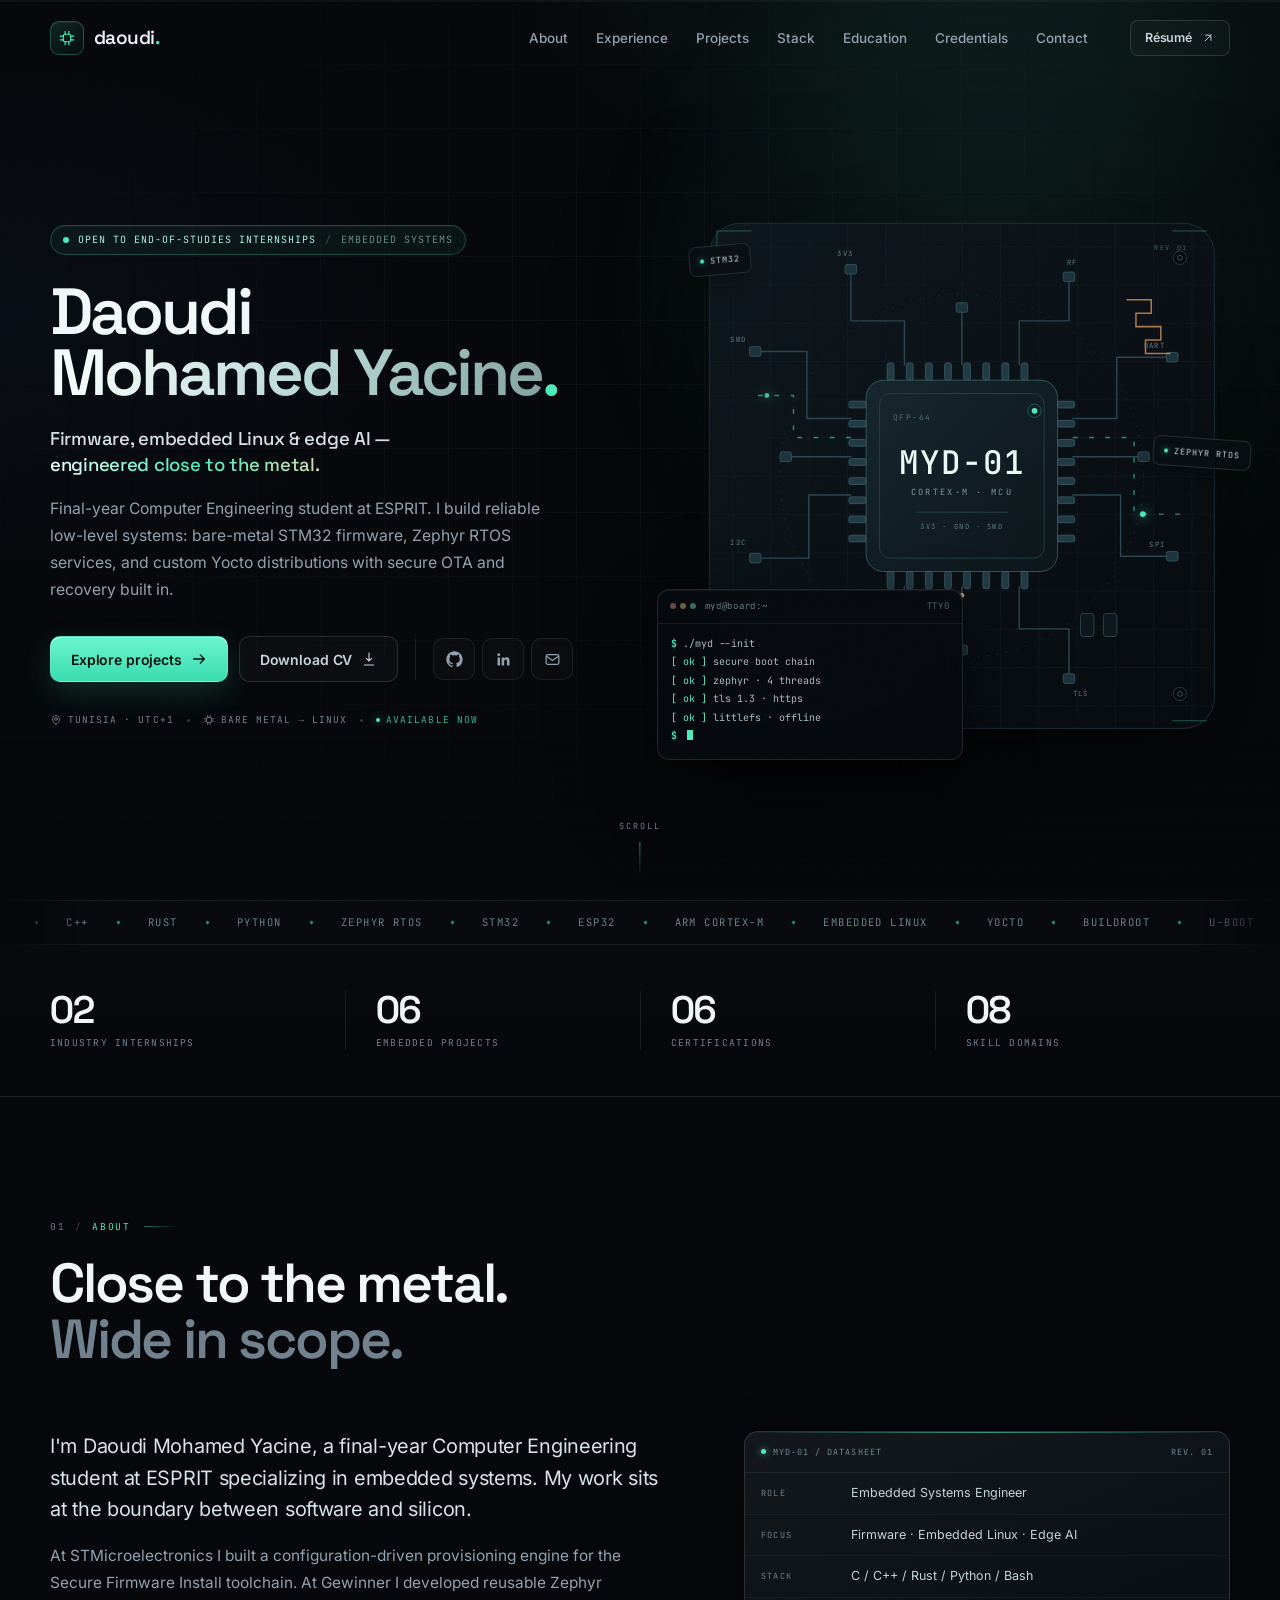
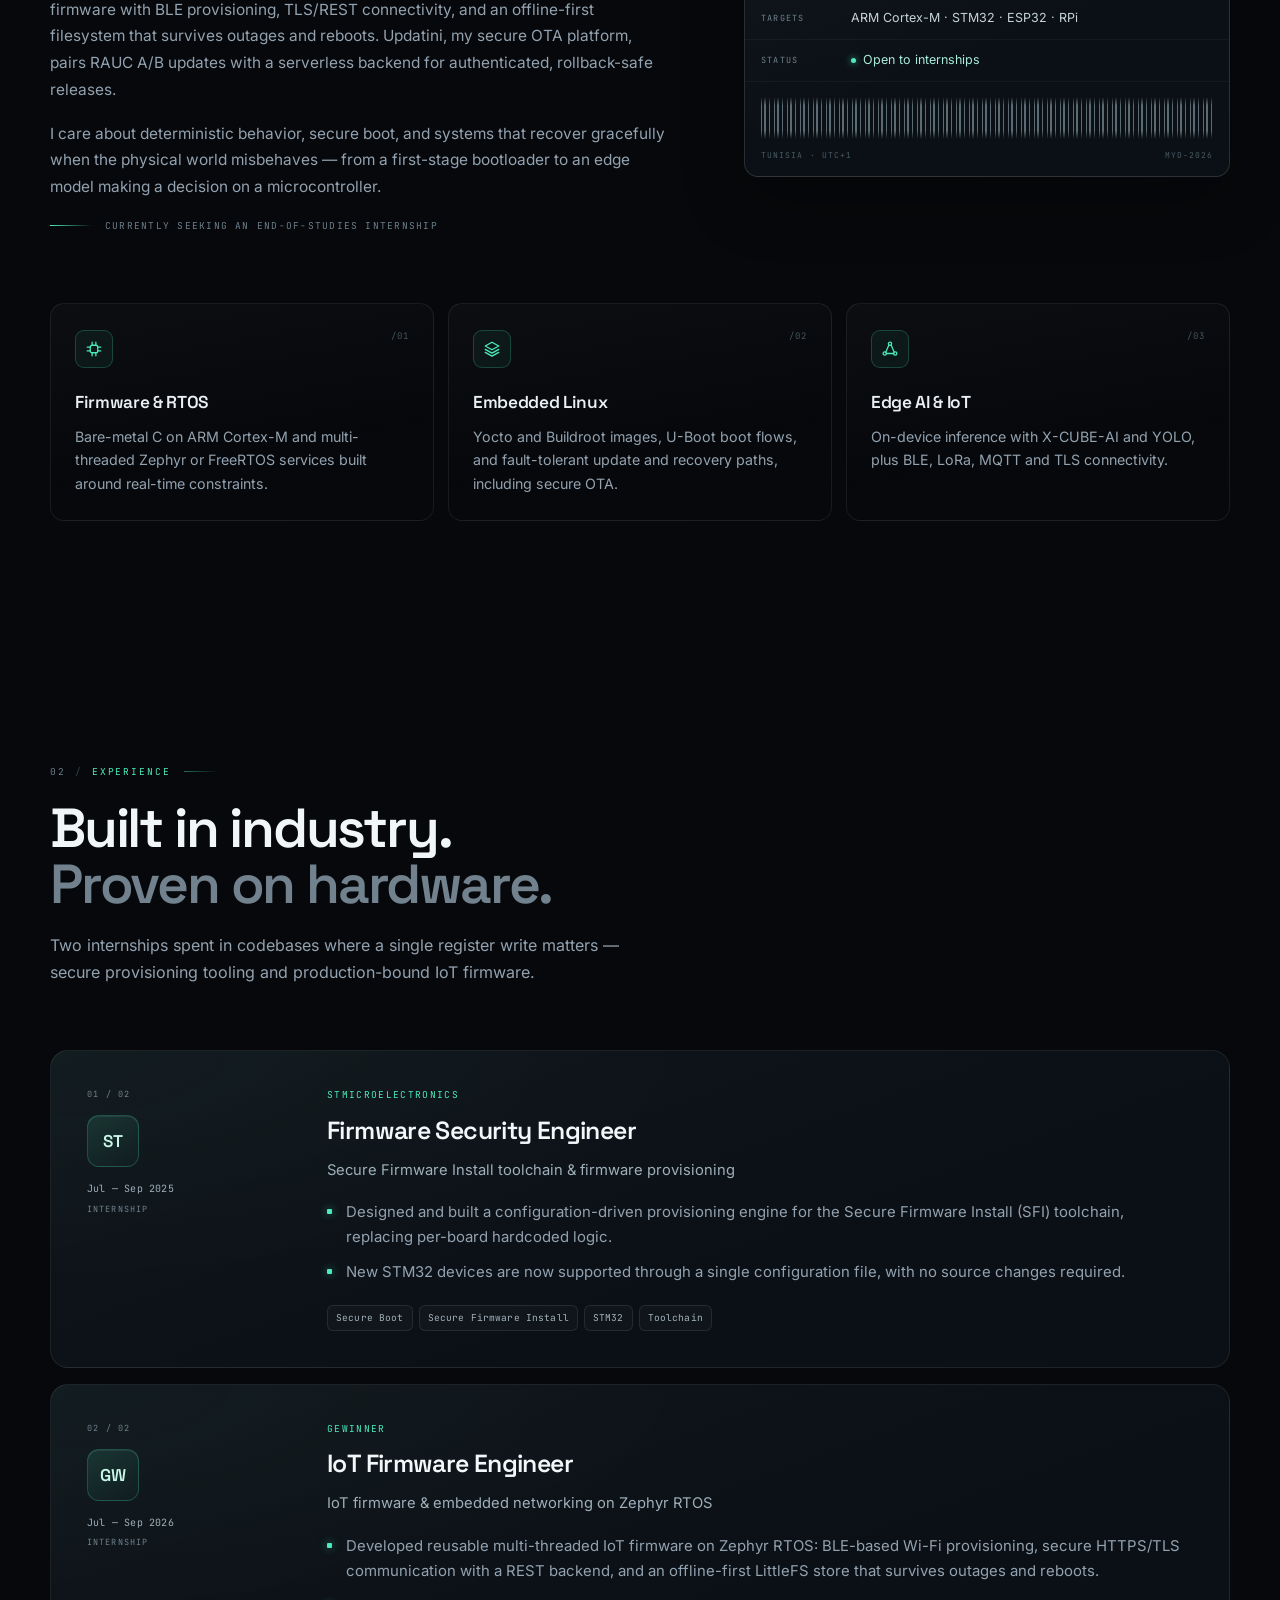
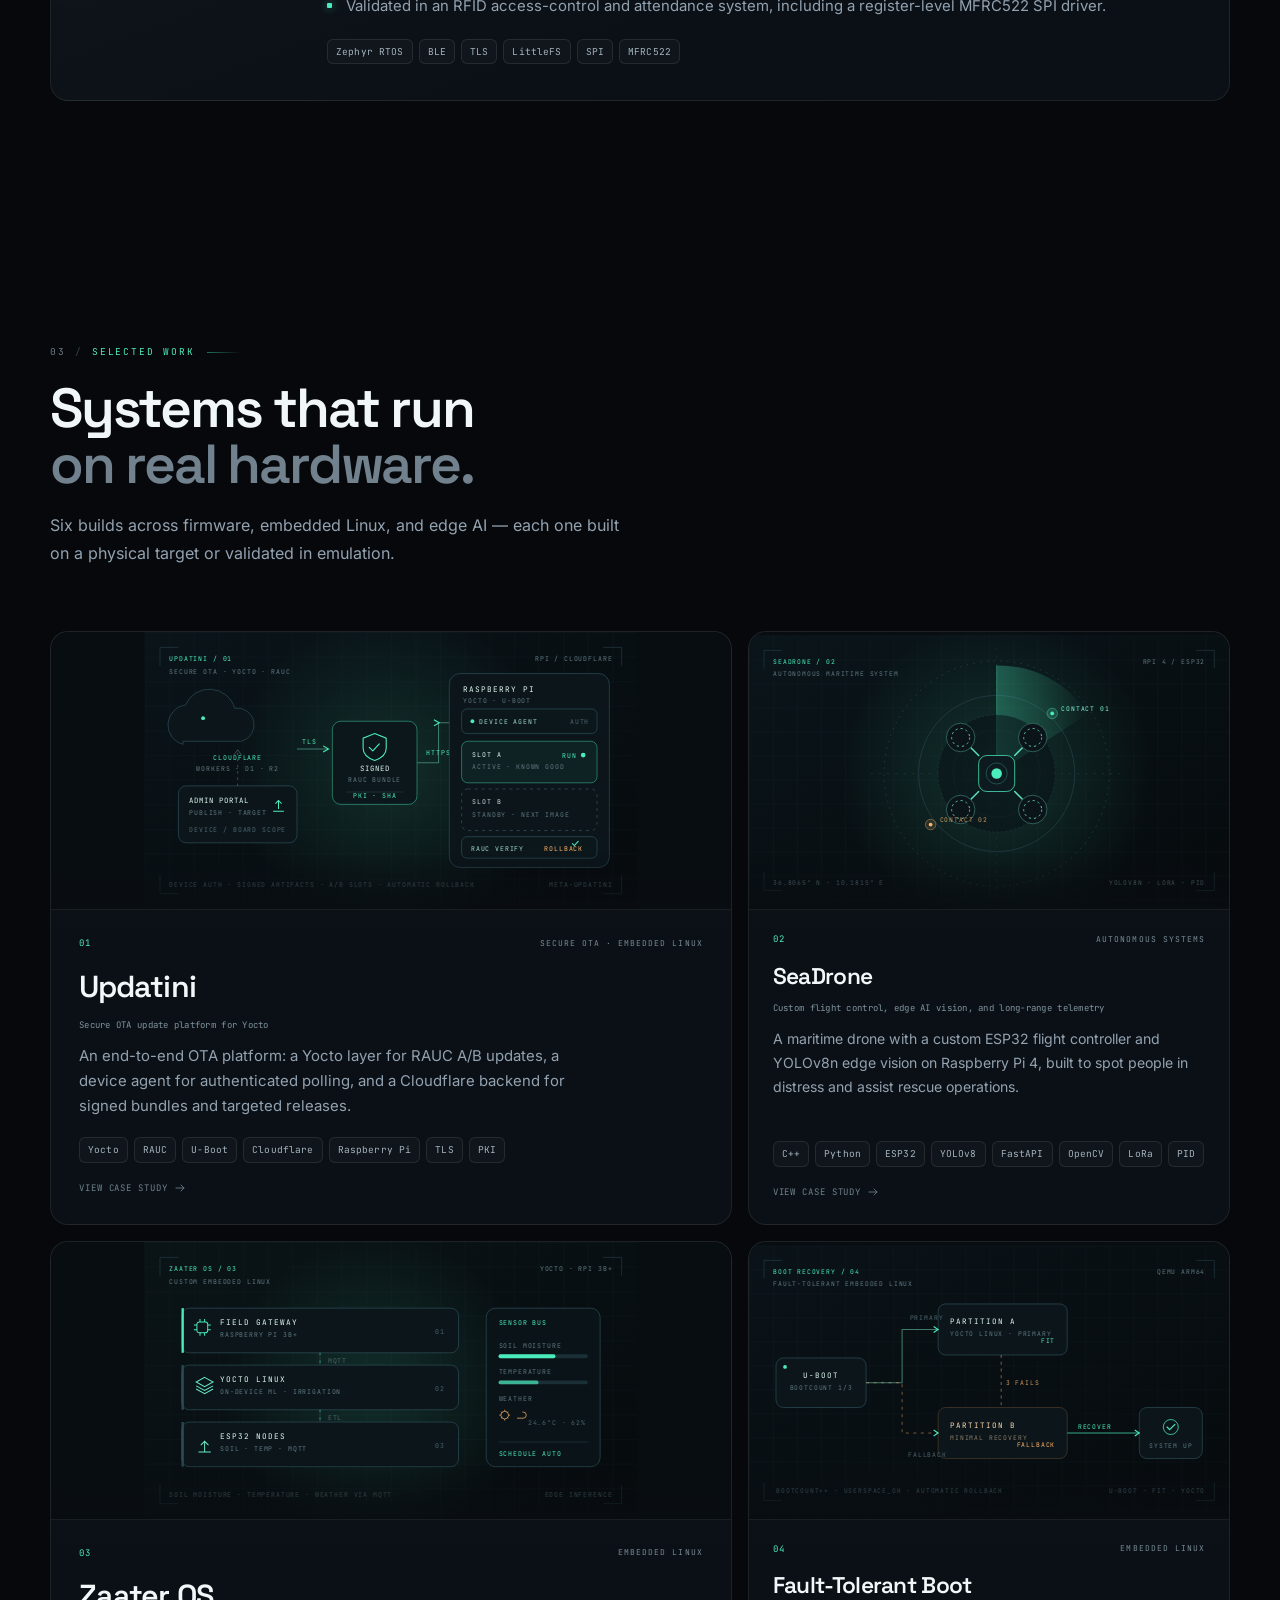
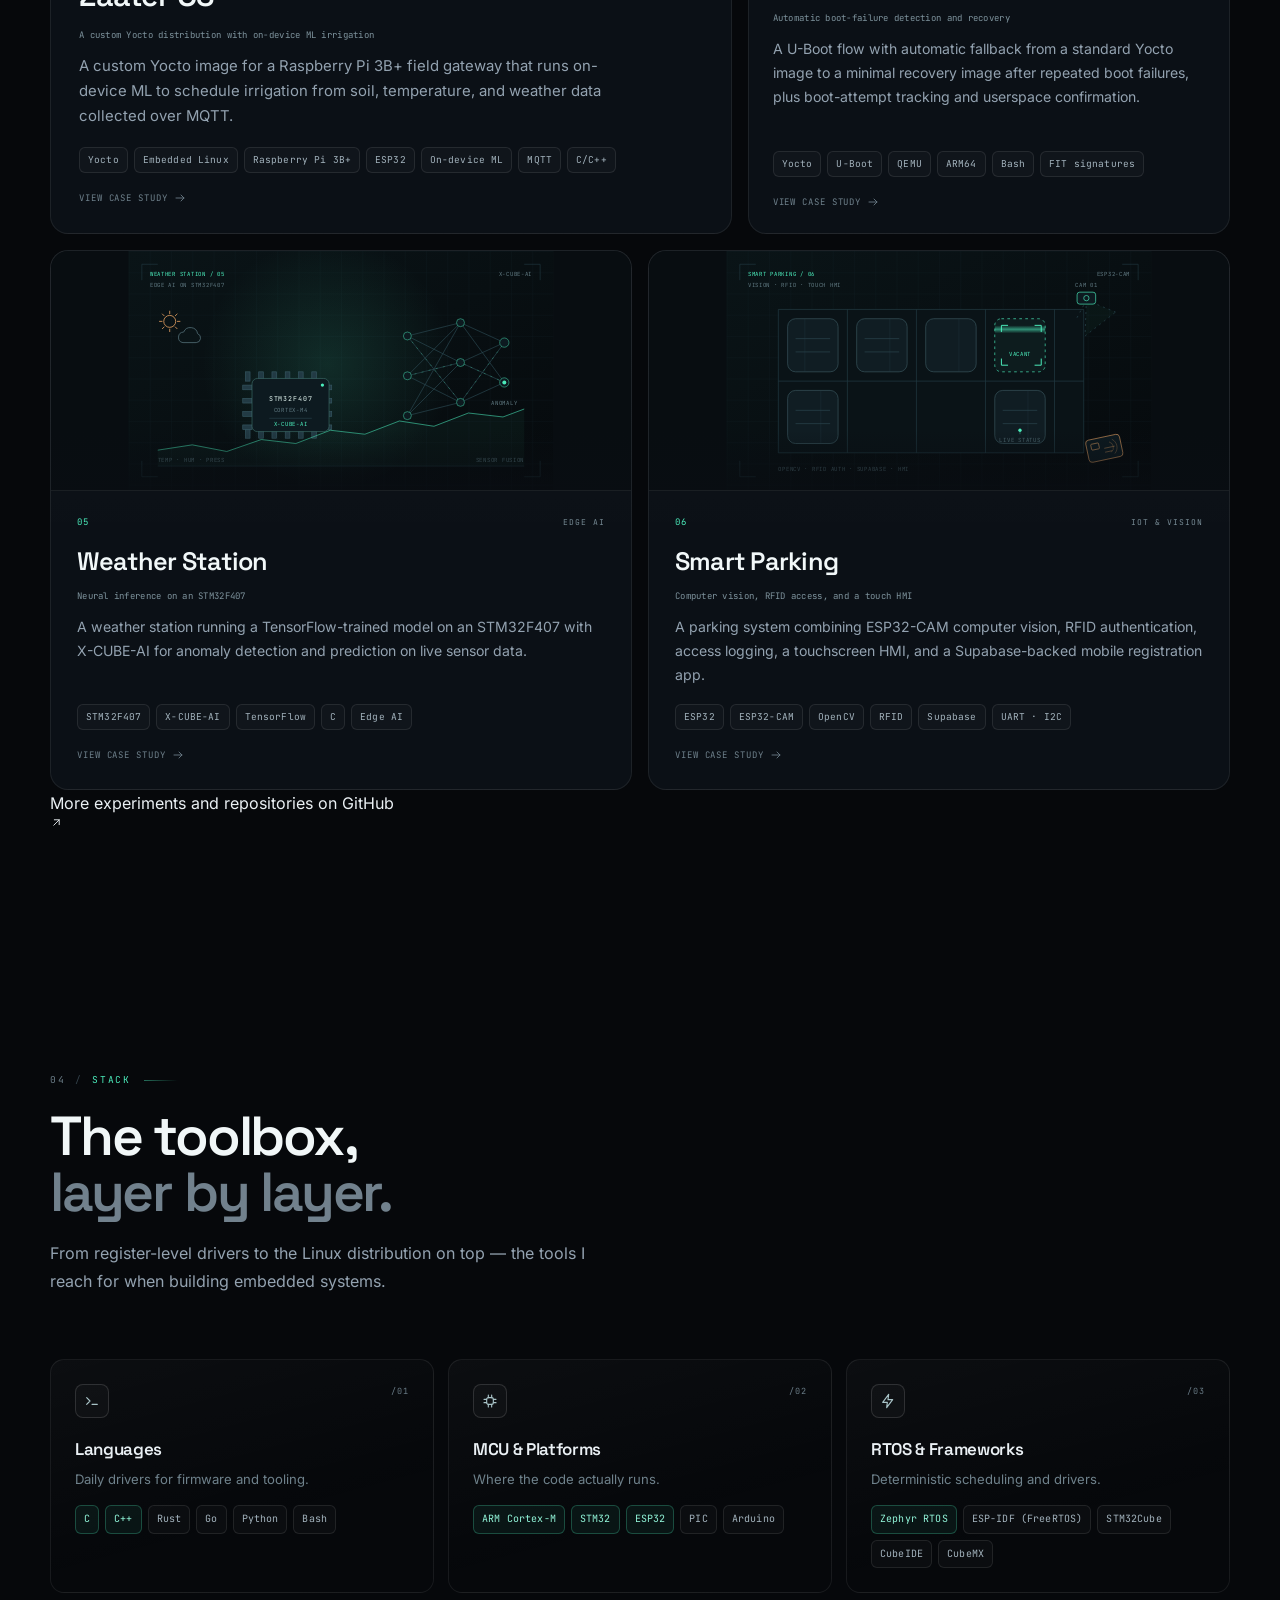
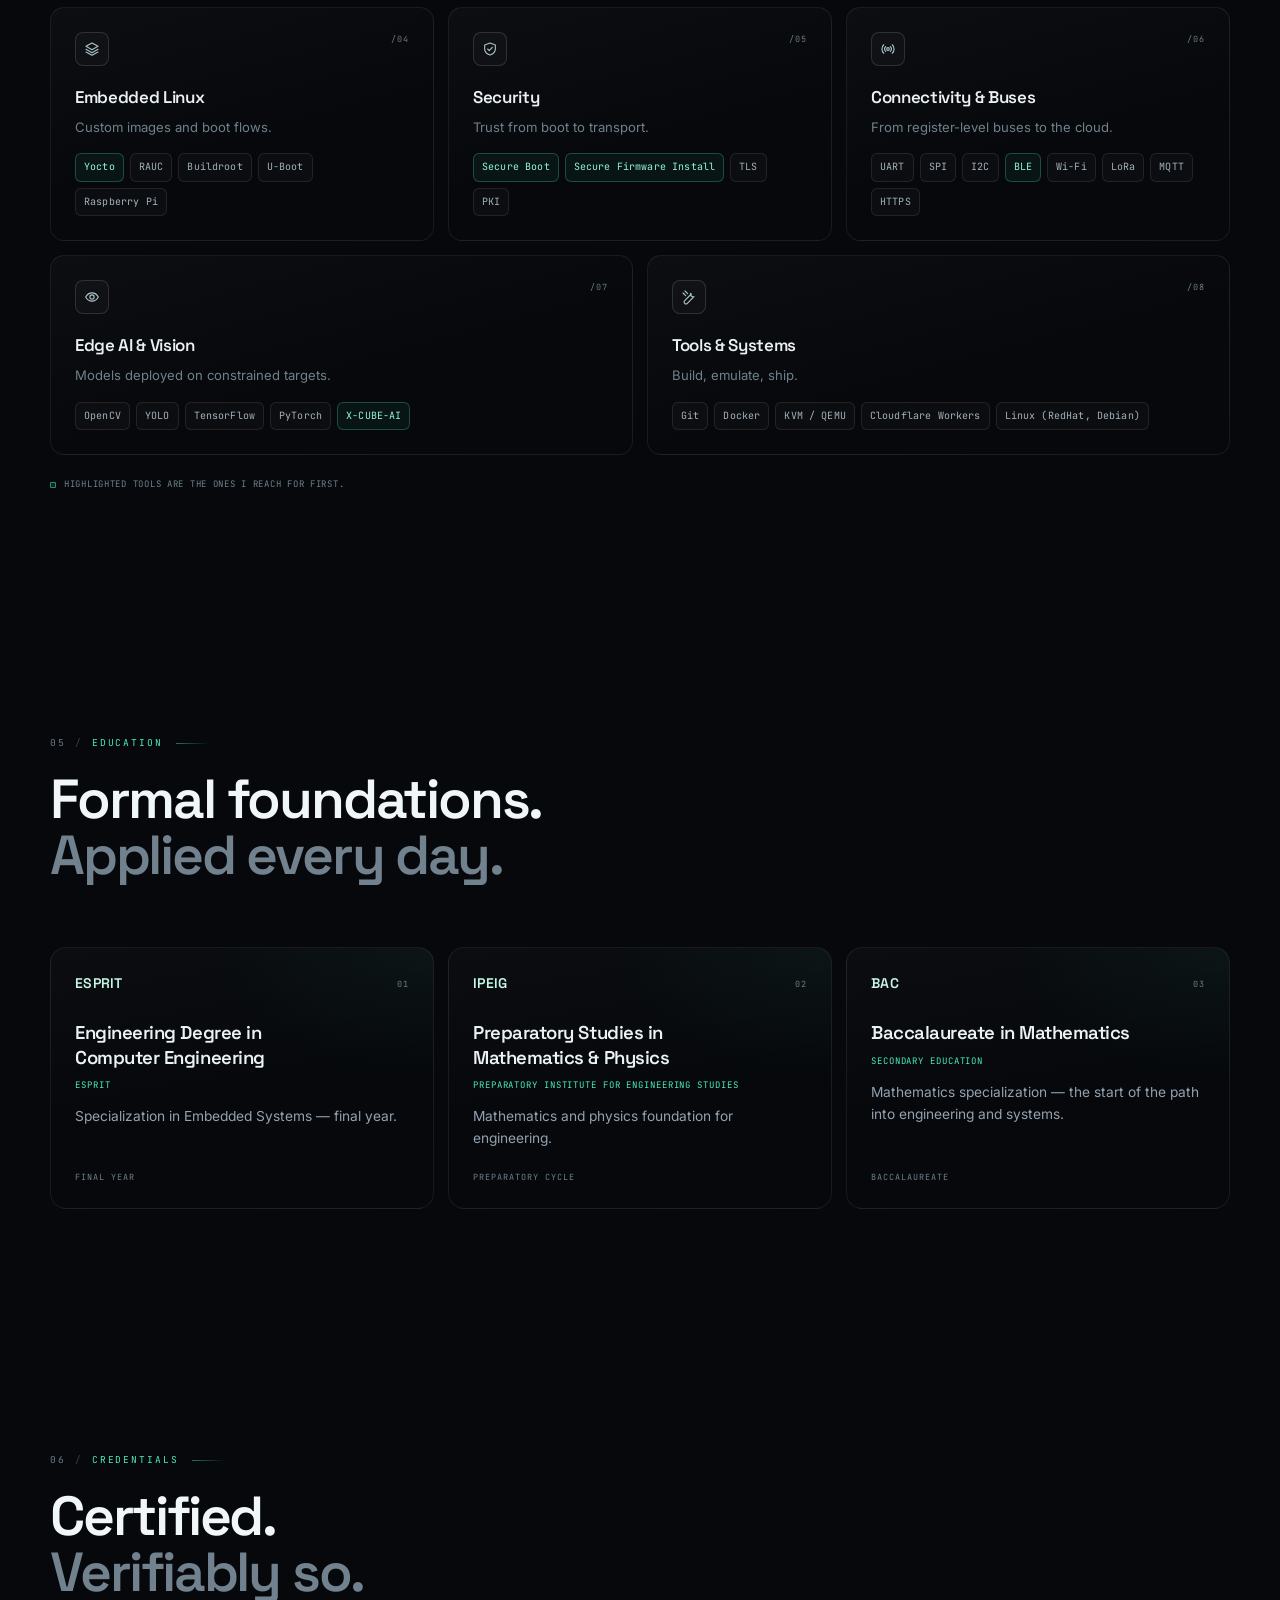
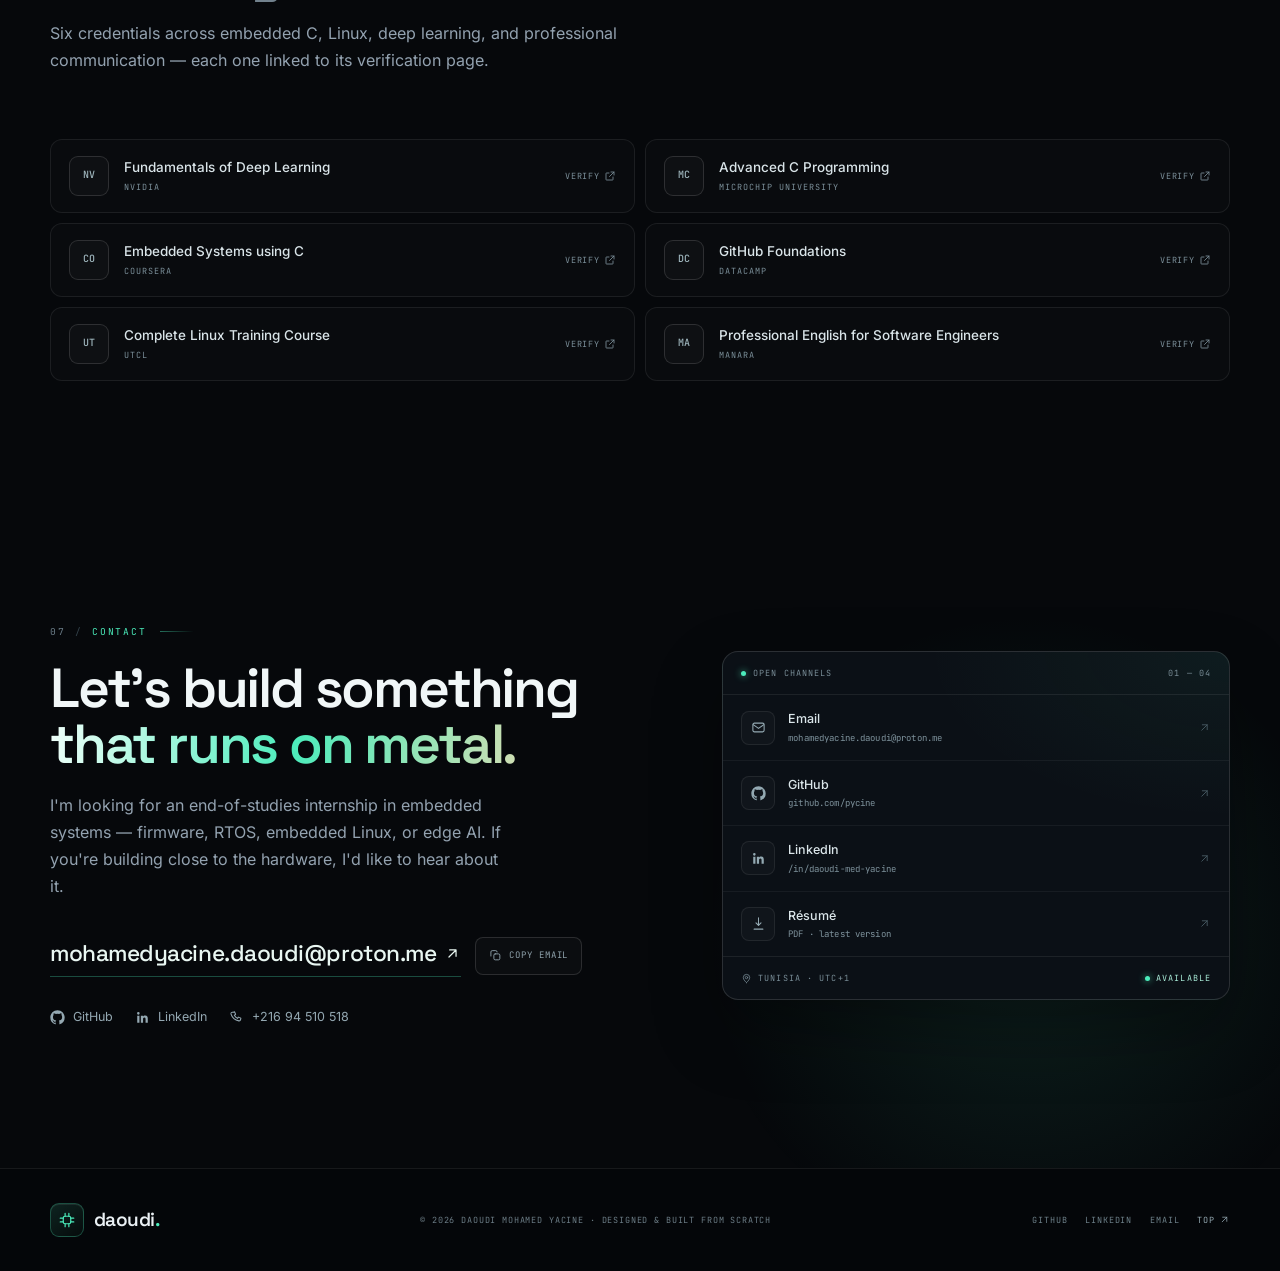
==== commit 8fddda58: "Add project case studies and Updatini OTA project" ====
--- a/index.html
+++ b/index.html
@@ -4,19 +4,19 @@
 <meta charset="utf-8">
 <meta name="viewport" content="width=device-width, initial-scale=1">
 <title>Daoudi Mohamed Yacine — Embedded Systems Engineer</title>
-<meta name="description" content="Portfolio of Daoudi Mohamed Yacine, final-year Computer Engineering student specializing in embedded systems: bare-metal and RTOS firmware, embedded Linux, and edge AI on STM32, ESP32, and Raspberry Pi.">
+<meta name="description" content="Portfolio of Daoudi Mohamed Yacine, final-year Computer Engineering student specializing in embedded systems: bare-metal and RTOS firmware, embedded Linux, secure OTA updates, and edge AI on STM32, ESP32, and Raspberry Pi.">
 <meta name="author" content="Daoudi Mohamed Yacine">
 <meta name="theme-color" content="#06080b">
 <meta property="og:type" content="website">
 <meta property="og:title" content="Daoudi Mohamed Yacine — Embedded Systems Engineer">
 <meta property="og:description" content="Firmware, embedded Linux &amp; edge AI — engineered close to the metal.">
-<meta property="og:url" content="https://pycine.github.io/">
-<meta property="og:image" content="https://pycine.github.io/assets/og.png">
+<meta property="og:url" content="https://pycine.github.io/portfolio/">
+<meta property="og:image" content="https://pycine.github.io/portfolio/assets/og.png">
 <meta name="twitter:card" content="summary_large_image">
 <meta name="twitter:title" content="Daoudi Mohamed Yacine — Embedded Systems Engineer">
 <meta name="twitter:description" content="Firmware, embedded Linux &amp; edge AI — engineered close to the metal.">
-<meta name="twitter:image" content="https://pycine.github.io/assets/og.png">
-<link rel="canonical" href="https://pycine.github.io/">
+<meta name="twitter:image" content="https://pycine.github.io/portfolio/assets/og.png">
+<link rel="canonical" href="https://pycine.github.io/portfolio/">
 <link rel="icon" href="assets/favicon.svg" type="image/svg+xml">
 <link rel="preload" href="assets/fonts/space-grotesk.woff2" as="font" type="font/woff2" crossorigin>
 <link rel="preload" href="assets/fonts/inter.woff2" as="font" type="font/woff2" crossorigin>
@@ -31,7 +31,7 @@
   "jobTitle": "Embedded Systems Engineer",
   "email": "mailto:mohamedyacine.daoudi@proton.me",
   "telephone": "+21694510518",
-  "url": "https://pycine.github.io/",
+  "url": "https://pycine.github.io/portfolio/",
   "sameAs": [
     "https://github.com/pycine",
     "https://www.linkedin.com/in/daoudi-med-yacine"
@@ -40,7 +40,7 @@
     { "@type": "CollegeOrUniversity", "name": "ESPRIT" },
     { "@type": "CollegeOrUniversity", "name": "Preparatory Institute for Engineering Studies (IPEIG)" }
   ],
-  "knowsAbout": ["Embedded systems", "Firmware", "Zephyr RTOS", "Embedded Linux", "Yocto", "STM32", "ESP32", "Edge AI", "IoT"]
+  "knowsAbout": ["Embedded systems", "Firmware", "Zephyr RTOS", "Embedded Linux", "Yocto", "RAUC", "Secure OTA", "STM32", "ESP32", "Edge AI", "IoT"]
 }
 </script>
 </head>
@@ -147,8 +147,8 @@
 
         <p class="hero-lede" data-reveal style="--d:.18s">
           Final-year Computer Engineering student at ESPRIT. I build reliable low-level systems:
-          bare-metal STM32 firmware, Zephyr RTOS services, and custom Yocto distributions that
-          recover when the physical world misbehaves.
+          bare-metal STM32 firmware, Zephyr RTOS services, and custom Yocto distributions with
+          secure OTA and recovery built in.
         </p>
 
         <div class="hero-actions" data-reveal style="--d:.24s">
@@ -387,7 +387,7 @@
         <span class="stat-label">Industry internships</span>
       </div>
       <div class="stat" data-reveal style="--d:.08s">
-        <span class="stat-num" data-count="5" data-pad="2">05</span>
+        <span class="stat-num" data-count="6" data-pad="2">06</span>
         <span class="stat-label">Embedded projects</span>
       </div>
       <div class="stat" data-reveal style="--d:.16s">
@@ -420,7 +420,8 @@
             At STMicroelectronics I built a configuration-driven provisioning engine for the
             Secure Firmware Install toolchain. At Gewinner I developed reusable Zephyr firmware
             with BLE provisioning, TLS/REST connectivity, and an offline-first filesystem that
-            survives outages and reboots.
+            survives outages and reboots. Updatini, my secure OTA platform, pairs RAUC A/B
+            updates with a serverless backend for authenticated, rollback-safe releases.
           </p>
           <p>
             I care about deterministic behavior, secure boot, and systems that recover gracefully
@@ -464,7 +465,7 @@
           <span class="focus-icon"><svg class="icon" viewBox="0 0 24 24"><use href="#i-layers"/></svg></span>
           <span class="focus-num">/02</span>
           <h3>Embedded Linux</h3>
-          <p>Yocto and Buildroot images, U-Boot boot flows, and fault-tolerant update and recovery paths.</p>
+          <p>Yocto and Buildroot images, U-Boot boot flows, and fault-tolerant update and recovery paths, including secure OTA.</p>
         </article>
         <article class="focus-card" data-reveal style="--d:.16s">
           <span class="focus-icon"><svg class="icon" viewBox="0 0 24 24"><use href="#i-nodes"/></svg></span>
@@ -549,13 +550,119 @@
       <header class="section-head" data-reveal>
         <p class="kicker"><span class="kicker-num">03</span><span class="kicker-slash">/</span> Selected work</p>
         <h2 id="projects-title">Systems that run<br><span class="h2-muted">on real hardware.</span></h2>
-        <p class="section-sub">Five builds across firmware, embedded Linux, and edge AI — each one validated on a physical target or in emulation.</p>
+        <p class="section-sub">Six builds across firmware, embedded Linux, and edge AI — each one built on a physical target or validated in emulation.</p>
       </header>
 
       <div class="project-grid">
 
-        <!-- SeaDrone -->
-        <article class="project project--feature" data-reveal>
+        <a class="project project--lg" href="projects/updatini.html" aria-label="View the Updatini project" data-reveal>
+          <div class="project-art">
+            <svg class="art-svg" viewBox="0 0 640 360" role="img" aria-label="Diagram of the Updatini OTA flow: signed RAUC bundles move from Cloudflare Workers, D1 and R2 to a Raspberry Pi with A/B update slots and automatic rollback">
+  <defs>
+    <linearGradient id="up-bg" x1="0" y1="0" x2="1" y2="1"><stop offset="0" stop-color="#0a1419"/><stop offset="1" stop-color="#060a0d"/></linearGradient>
+    <radialGradient id="up-glow" cx="50%" cy="50%" r="50%"><stop offset="0" stop-color="#4becbb" stop-opacity=".14"/><stop offset="1" stop-color="#4becbb" stop-opacity="0"/></radialGradient>
+    <pattern id="up-grid" width="32" height="32" patternUnits="userSpaceOnUse"><path d="M32 0H0V32" fill="none" stroke="#15262d" stroke-width="1"/></pattern>
+  </defs>
+  <rect width="640" height="360" fill="url(#up-bg)"/>
+  <rect width="640" height="360" fill="url(#up-grid)" opacity=".5"/>
+  <circle cx="320" cy="180" r="210" fill="url(#up-glow)"/>
+
+  <g class="art-label">
+    <text x="32" y="38" fill="#4becbb">UPDATINI / 01</text>
+    <text x="32" y="54" fill="#5f7880">SECURE OTA · YOCTO · RAUC</text>
+    <text x="608" y="38" text-anchor="end" fill="#5f7880">RPI / CLOUDFLARE</text>
+  </g>
+
+  <!-- cloud + admin -->
+  <g>
+    <path d="M50 146a26 26 0 0 1 3-51 34 34 0 0 1 64 4 22 22 0 0 1 9 43H50Z" fill="#0b151a" stroke="#2b4a53"/>
+    <circle cx="76" cy="112" r="2.5" fill="#4becbb"/>
+    <text x="121" y="166" text-anchor="middle" class="art-label" fill="#4becbb">CLOUDFLARE</text>
+    <text x="121" y="180" text-anchor="middle" class="art-label" fill="#5f7880">WORKERS · D1 · R2</text>
+
+    <rect x="44" y="200" width="154" height="74" rx="10" fill="#0b151a" stroke="#2b4a53"/>
+    <text x="58" y="222" class="art-label" fill="#dff7f0" style="font-size:9.5px">ADMIN PORTAL</text>
+    <text x="58" y="238" class="art-label" fill="#5f7880">PUBLISH · TARGET</text>
+    <g transform="translate(166 218)" fill="none" stroke="#4becbb" stroke-width="1.3">
+      <path d="M8 12V1M4 5l4-4 4 4M1 15h14"/>
+    </g>
+    <text x="58" y="260" class="art-label" fill="#4b656d">DEVICE / BOARD SCOPE</text>
+  </g>
+
+  <!-- bundle -->
+  <g>
+    <rect x="244" y="116" width="110" height="108" rx="11" fill="#0c171b" stroke="#4becbb" stroke-opacity=".55"/>
+    <path d="M299 132 314 138v13c0 8-6.5 13-15 16-8.5-3-15-8-15-16v-13l15-6Z" fill="none" stroke="#4becbb" stroke-width="1.4"/>
+    <path d="m292 150 4.5 4.5 8.5-9" fill="none" stroke="#4becbb" stroke-width="1.5" stroke-linecap="round" stroke-linejoin="round"/>
+    <text x="299" y="180" text-anchor="middle" class="art-label" fill="#dff7f0" style="font-size:9.5px">SIGNED</text>
+    <text x="299" y="195" text-anchor="middle" class="art-label" fill="#5f7880">RAUC BUNDLE</text>
+    <path d="M262 208h74" stroke="#1f383f"/>
+    <text x="299" y="216" text-anchor="middle" class="art-label" fill="#4becbb">PKI · SHA</text>
+  </g>
+
+  <!-- transport -->
+  <g fill="none" stroke="#3f7a6d" stroke-width="1.4">
+    <path d="M198 152H238"/>
+    <path d="M354 170H382V118H412"/>
+  </g>
+  <path d="m232 148 7 4-7 4M376 114l7 4-7 4" fill="none" stroke="#4becbb" stroke-width="1.4"/>
+  <g class="art-label" fill="#4becbb">
+    <text x="205" y="145">TLS</text>
+    <text x="366" y="160">HTTPS</text>
+  </g>
+  <path d="M121 200V154" fill="none" stroke="#4b656d" stroke-dasharray="3 5"/>
+  <path d="m116 160 5-7 5 7" fill="none" stroke="#4b656d"/>
+
+  <!-- device -->
+  <g>
+    <rect x="396" y="54" width="208" height="252" rx="14" fill="#0b151a" stroke="#2b4a53"/>
+    <text x="414" y="78" class="art-label" fill="#dff7f0" style="font-size:10px">RASPBERRY PI</text>
+    <text x="414" y="92" class="art-label" fill="#5f7880">YOCTO · U-BOOT</text>
+
+    <rect x="412" y="100" width="176" height="32" rx="7" fill="#0c171b" stroke="#2b4a53"/>
+    <circle cx="426" cy="116" r="2.5" fill="#4becbb"/>
+    <text x="435" y="119" class="art-label" fill="#9fd9c8">DEVICE AGENT</text>
+    <text x="578" y="119" text-anchor="end" class="art-label" fill="#4b656d">AUTH</text>
+
+    <rect x="412" y="142" width="176" height="54" rx="8" fill="#4becbb" fill-opacity=".055" stroke="#4becbb" stroke-opacity=".55"/>
+    <text x="426" y="162" class="art-label" fill="#dff7f0">SLOT A</text>
+    <text x="426" y="178" class="art-label" fill="#5f7880">ACTIVE · KNOWN GOOD</text>
+    <circle cx="570" cy="160" r="3" fill="#4becbb"/>
+    <text x="562" y="164" text-anchor="end" class="art-label" fill="#4becbb">RUN</text>
+
+    <rect x="412" y="204" width="176" height="54" rx="8" fill="#0b151a" stroke="#34515a" stroke-dasharray="4 5"/>
+    <text x="426" y="224" class="art-label" fill="#c8d8dc">SLOT B</text>
+    <text x="426" y="240" class="art-label" fill="#5f7880">STANDBY · NEXT IMAGE</text>
+
+    <rect x="412" y="266" width="176" height="28" rx="7" fill="#0c171b" stroke="#2b4a53"/>
+    <text x="424" y="284" class="art-label" fill="#9fd9c8">RAUC VERIFY</text>
+    <path d="m556 275 2.5 2.5 5-5.5" fill="none" stroke="#4becbb" stroke-width="1.4" stroke-linecap="round"/>
+    <text x="570" y="284" text-anchor="end" class="art-label" fill="#ffb26b">ROLLBACK</text>
+  </g>
+
+  <g class="art-label" fill="#4b656d">
+    <text x="32" y="332">DEVICE AUTH · SIGNED ARTIFACTS · A/B SLOTS · AUTOMATIC ROLLBACK</text>
+    <text x="608" y="332" text-anchor="end">meta-updatini</text>
+  </g>
+  <g fill="none" stroke="#294650" opacity=".7">
+    <path d="M20 44V20h24M596 20h24v24M20 316v24h24M620 316v24h-24"/>
+  </g>
+</svg>
+          </div>
+          <div class="project-body">
+            <div class="project-top">
+              <span class="project-index">01</span>
+              <span class="project-kicker">Secure OTA · Embedded Linux</span>
+            </div>
+            <h3>Updatini</h3>
+            <p class="project-sub">Secure OTA update platform for Yocto</p>
+            <p class="project-desc">An end-to-end OTA platform: a Yocto layer for RAUC A/B updates, a device agent for authenticated polling, and a Cloudflare backend for signed bundles and targeted releases.</p>
+            <ul class="chip-list"><li class="chip">Yocto</li><li class="chip">RAUC</li><li class="chip">U-Boot</li><li class="chip">Cloudflare</li><li class="chip">Raspberry Pi</li><li class="chip">TLS</li><li class="chip">PKI</li></ul>
+            <span class="project-cta">View case study <svg class="icon" viewBox="0 0 24 24" aria-hidden="true"><use href="#i-arrow-right"/></svg></span>
+          </div>
+        </a>
+
+        <a class="project project--md" href="projects/seadrone.html" aria-label="View the SeaDrone project" data-reveal style="--d:.06s">
           <div class="project-art">
             <svg class="art-svg" viewBox="0 0 640 360" role="img" aria-label="Radar-style illustration of the SeaDrone with four rotors and detected contact blips">
               <defs>
@@ -599,7 +706,7 @@
                 <text x="254" y="249" class="art-label" fill="#c9955d">CONTACT 02</text>
               </g>
               <g class="art-label">
-                <text x="32" y="38" fill="#4becbb">SEADRONE / 01</text>
+                <text x="32" y="38" fill="#4becbb">SEADRONE / 02</text>
                 <text x="32" y="54" fill="#5f7880">AUTONOMOUS MARITIME SYSTEM</text>
                 <text x="32" y="332" fill="#5f7880">36.8065° N · 10.1815° E</text>
                 <text x="608" y="332" text-anchor="end" fill="#5f7880">YOLOV8N · LORA · PID</text>
@@ -612,26 +719,18 @@
           </div>
           <div class="project-body">
             <div class="project-top">
-              <span class="project-index">01</span>
+              <span class="project-index">02</span>
               <span class="project-kicker">Autonomous systems</span>
             </div>
             <h3>SeaDrone</h3>
-            <p class="project-sub">Custom flight control · edge AI vision · long-range telemetry</p>
-            <p class="project-desc">
-              An autonomous maritime drone with custom ESP32 flight control and YOLOv8n edge
-              vision on Raspberry Pi 4 to detect people in distress, support rescue operations,
-              and monitor maritime areas.
-            </p>
-            <ul class="chip-list">
-              <li class="chip">C++</li><li class="chip">Python</li><li class="chip">ESP32</li>
-              <li class="chip">YOLOv8</li><li class="chip">FastAPI</li><li class="chip">OpenCV</li>
-              <li class="chip">LoRa</li><li class="chip">PID</li>
-            </ul>
-          </div>
-        </article>
-
-        <!-- Zaater OS -->
-        <article class="project" data-reveal style="--d:.08s">
+            <p class="project-sub">Custom flight control, edge AI vision, and long-range telemetry</p>
+            <p class="project-desc">A maritime drone with a custom ESP32 flight controller and YOLOv8n edge vision on Raspberry Pi 4, built to spot people in distress and assist rescue operations.</p>
+            <ul class="chip-list"><li class="chip">C++</li><li class="chip">Python</li><li class="chip">ESP32</li><li class="chip">YOLOv8</li><li class="chip">FastAPI</li><li class="chip">OpenCV</li><li class="chip">LoRa</li><li class="chip">PID</li></ul>
+            <span class="project-cta">View case study <svg class="icon" viewBox="0 0 24 24" aria-hidden="true"><use href="#i-arrow-right"/></svg></span>
+          </div>
+        </a>
+
+        <a class="project project--lg" href="projects/zaater-os.html" aria-label="View the Zaater OS project" data-reveal>
           <div class="project-art">
             <svg class="art-svg" viewBox="0 0 640 360" role="img" aria-label="Layered illustration of the Zaater OS embedded Linux stack with a field gateway, on-device machine learning, ESP32 nodes, and soil sensors">
               <defs>
@@ -643,7 +742,7 @@
               <rect width="640" height="360" fill="url(#za-grid)" opacity=".5"/>
               <circle cx="300" cy="190" r="200" fill="url(#za-glow)"/>
               <g class="art-label">
-                <text x="32" y="38" fill="#4becbb">ZAATER OS / 02</text>
+                <text x="32" y="38" fill="#4becbb">ZAATER OS / 03</text>
                 <text x="32" y="54" fill="#5f7880">CUSTOM EMBEDDED LINUX</text>
                 <text x="608" y="38" text-anchor="end" fill="#5f7880">YOCTO · RPI 3B+</text>
               </g>
@@ -723,25 +822,18 @@
           </div>
           <div class="project-body">
             <div class="project-top">
-              <span class="project-index">02</span>
+              <span class="project-index">03</span>
               <span class="project-kicker">Embedded Linux</span>
             </div>
             <h3>Zaater OS</h3>
-            <p class="project-sub">Yocto-built Linux · on-device ML irrigation</p>
-            <p class="project-desc">
-              A custom Yocto image for a Raspberry Pi 3B+ field gateway that runs on-device ML
-              inference to schedule irrigation from soil moisture, temperature, and weather data
-              collected over MQTT from ESP32 nodes.
-            </p>
-            <ul class="chip-list">
-              <li class="chip">Yocto</li><li class="chip">Embedded Linux</li><li class="chip">RPi 3B+</li>
-              <li class="chip">ESP32</li><li class="chip">On-device ML</li><li class="chip">MQTT</li>
-            </ul>
-          </div>
-        </article>
-
-        <!-- Fault-tolerant boot -->
-        <article class="project" data-reveal>
+            <p class="project-sub">A custom Yocto distribution with on-device ML irrigation</p>
+            <p class="project-desc">A custom Yocto image for a Raspberry Pi 3B+ field gateway that runs on-device ML to schedule irrigation from soil, temperature, and weather data collected over MQTT.</p>
+            <ul class="chip-list"><li class="chip">Yocto</li><li class="chip">Embedded Linux</li><li class="chip">Raspberry Pi 3B+</li><li class="chip">ESP32</li><li class="chip">On-device ML</li><li class="chip">MQTT</li><li class="chip">C/C++</li></ul>
+            <span class="project-cta">View case study <svg class="icon" viewBox="0 0 24 24" aria-hidden="true"><use href="#i-arrow-right"/></svg></span>
+          </div>
+        </a>
+
+        <a class="project project--md" href="projects/fault-tolerant-boot.html" aria-label="View the Fault-Tolerant Boot project" data-reveal style="--d:.06s">
           <div class="project-art">
             <svg class="art-svg" viewBox="0 0 640 360" role="img" aria-label="Diagram of a fault-tolerant boot flow where U-Boot falls back from a primary Yocto partition to a minimal recovery partition">
               <defs>
@@ -751,7 +843,7 @@
               <rect width="640" height="360" fill="url(#ft-bg)"/>
               <rect width="640" height="360" fill="url(#ft-grid)" opacity=".5"/>
               <g class="art-label">
-                <text x="32" y="38" fill="#4becbb">BOOT RECOVERY / 03</text>
+                <text x="32" y="38" fill="#4becbb">BOOT RECOVERY / 04</text>
                 <text x="32" y="54" fill="#5f7880">FAULT-TOLERANT EMBEDDED LINUX</text>
                 <text x="608" y="38" text-anchor="end" fill="#5f7880">QEMU ARM64</text>
               </g>
@@ -806,25 +898,18 @@
           </div>
           <div class="project-body">
             <div class="project-top">
-              <span class="project-index">03</span>
+              <span class="project-index">04</span>
               <span class="project-kicker">Embedded Linux</span>
             </div>
             <h3>Fault-Tolerant Boot</h3>
-            <p class="project-sub">Automatic boot-failure detection &amp; recovery</p>
-            <p class="project-desc">
-              A U-Boot flow with automatic fallback from a standard Yocto image to a minimal
-              recovery image after repeated boot failures — plus boot-attempt tracking and
-              userspace success confirmation, validated in QEMU ARM64.
-            </p>
-            <ul class="chip-list">
-              <li class="chip">Yocto</li><li class="chip">U-Boot</li><li class="chip">QEMU</li>
-              <li class="chip">ARM64</li><li class="chip">Bash</li><li class="chip">FIT</li>
-            </ul>
-          </div>
-        </article>
-
-        <!-- Weather station -->
-        <article class="project" data-reveal style="--d:.08s">
+            <p class="project-sub">Automatic boot-failure detection and recovery</p>
+            <p class="project-desc">A U-Boot flow with automatic fallback from a standard Yocto image to a minimal recovery image after repeated boot failures, plus boot-attempt tracking and userspace confirmation.</p>
+            <ul class="chip-list"><li class="chip">Yocto</li><li class="chip">U-Boot</li><li class="chip">QEMU</li><li class="chip">ARM64</li><li class="chip">Bash</li><li class="chip">FIT signatures</li></ul>
+            <span class="project-cta">View case study <svg class="icon" viewBox="0 0 24 24" aria-hidden="true"><use href="#i-arrow-right"/></svg></span>
+          </div>
+        </a>
+
+        <a class="project project--half" href="projects/weather-station.html" aria-label="View the Weather Station project" data-reveal>
           <div class="project-art">
             <svg class="art-svg" viewBox="0 0 640 360" role="img" aria-label="Illustration of an STM32F407 weather station running a neural network for on-device anomaly detection">
               <defs>
@@ -836,7 +921,7 @@
               <rect width="640" height="360" fill="url(#ws-grid)" opacity=".5"/>
               <circle cx="300" cy="170" r="190" fill="url(#ws-glow)"/>
               <g class="art-label">
-                <text x="32" y="38" fill="#4becbb">WEATHER STATION / 04</text>
+                <text x="32" y="38" fill="#4becbb">WEATHER STATION / 05</text>
                 <text x="32" y="54" fill="#5f7880">EDGE AI ON STM32F407</text>
                 <text x="608" y="38" text-anchor="end" fill="#5f7880">X-CUBE-AI</text>
               </g>
@@ -900,24 +985,18 @@
           </div>
           <div class="project-body">
             <div class="project-top">
-              <span class="project-index">04</span>
+              <span class="project-index">05</span>
               <span class="project-kicker">Edge AI</span>
             </div>
             <h3>Weather Station</h3>
             <p class="project-sub">Neural inference on an STM32F407</p>
-            <p class="project-desc">
-              A weather station running a TensorFlow-trained neural network directly on-device for
-              anomaly detection and prediction on sensor data, deployed with X-CUBE-AI.
-            </p>
-            <ul class="chip-list">
-              <li class="chip">STM32F407</li><li class="chip">X-CUBE-AI</li>
-              <li class="chip">TensorFlow</li><li class="chip">C</li>
-            </ul>
-          </div>
-        </article>
-
-        <!-- Smart parking -->
-        <article class="project" data-reveal style="--d:.16s">
+            <p class="project-desc">A weather station running a TensorFlow-trained model on an STM32F407 with X-CUBE-AI for anomaly detection and prediction on live sensor data.</p>
+            <ul class="chip-list"><li class="chip">STM32F407</li><li class="chip">X-CUBE-AI</li><li class="chip">TensorFlow</li><li class="chip">C</li><li class="chip">Edge AI</li></ul>
+            <span class="project-cta">View case study <svg class="icon" viewBox="0 0 24 24" aria-hidden="true"><use href="#i-arrow-right"/></svg></span>
+          </div>
+        </a>
+
+        <a class="project project--half" href="projects/smart-parking.html" aria-label="View the Smart Parking project" data-reveal style="--d:.06s">
           <div class="project-art">
             <svg class="art-svg" viewBox="0 0 640 360" role="img" aria-label="Top-down illustration of a smart parking lot with computer vision detection, a vacant highlighted bay, and RFID access">
               <defs>
@@ -928,7 +1007,7 @@
               <rect width="640" height="360" fill="url(#sp-bg)"/>
               <rect width="640" height="360" fill="url(#sp-grid)" opacity=".5"/>
               <g class="art-label">
-                <text x="32" y="38" fill="#4becbb">SMART PARKING / 05</text>
+                <text x="32" y="38" fill="#4becbb">SMART PARKING / 06</text>
                 <text x="32" y="54" fill="#5f7880">VISION · RFID · TOUCH HMI</text>
                 <text x="608" y="38" text-anchor="end" fill="#5f7880">ESP32-CAM</text>
               </g>
@@ -988,22 +1067,16 @@
           </div>
           <div class="project-body">
             <div class="project-top">
-              <span class="project-index">05</span>
-              <span class="project-kicker">IoT &amp; vision</span>
+              <span class="project-index">06</span>
+              <span class="project-kicker">IoT & vision</span>
             </div>
             <h3>Smart Parking</h3>
-            <p class="project-sub">Computer vision · RFID access · touch HMI</p>
-            <p class="project-desc">
-              A parking system that detects vacant spots with computer vision, controls entry and
-              exit with RFID authentication and access logging, and shows live status on a
-              touchscreen HMI and a mobile registration app.
-            </p>
-            <ul class="chip-list">
-              <li class="chip">ESP32</li><li class="chip">ESP32-CAM</li><li class="chip">OpenCV</li>
-              <li class="chip">RFID</li><li class="chip">Supabase</li><li class="chip">UART · I2C</li>
-            </ul>
-          </div>
-        </article>
+            <p class="project-sub">Computer vision, RFID access, and a touch HMI</p>
+            <p class="project-desc">A parking system combining ESP32-CAM computer vision, RFID authentication, access logging, a touchscreen HMI, and a Supabase-backed mobile registration app.</p>
+            <ul class="chip-list"><li class="chip">ESP32</li><li class="chip">ESP32-CAM</li><li class="chip">OpenCV</li><li class="chip">RFID</li><li class="chip">Supabase</li><li class="chip">UART · I2C</li></ul>
+            <span class="project-cta">View case study <svg class="icon" viewBox="0 0 24 24" aria-hidden="true"><use href="#i-arrow-right"/></svg></span>
+          </div>
+        </a>
 
       </div>
 
@@ -1033,7 +1106,7 @@
           <p class="skill-note">Daily drivers for firmware and tooling.</p>
           <ul class="chip-list">
             <li class="chip is-core">C</li><li class="chip is-core">C++</li><li class="chip">Rust</li>
-            <li class="chip">Python</li><li class="chip">Bash</li>
+            <li class="chip">Go</li><li class="chip">Python</li><li class="chip">Bash</li>
           </ul>
         </article>
 
@@ -1071,8 +1144,8 @@
           <h3>Embedded Linux</h3>
           <p class="skill-note">Custom images and boot flows.</p>
           <ul class="chip-list">
-            <li class="chip is-core">Yocto</li><li class="chip">Buildroot</li>
-            <li class="chip">U-Boot</li><li class="chip">Raspberry Pi</li>
+            <li class="chip is-core">Yocto</li><li class="chip">RAUC</li>
+            <li class="chip">Buildroot</li><li class="chip">U-Boot</li><li class="chip">Raspberry Pi</li>
           </ul>
         </article>
 
@@ -1085,7 +1158,7 @@
           <p class="skill-note">Trust from boot to transport.</p>
           <ul class="chip-list">
             <li class="chip is-core">Secure Boot</li><li class="chip is-core">Secure Firmware Install</li>
-            <li class="chip">TLS</li>
+            <li class="chip">TLS</li><li class="chip">PKI</li>
           </ul>
         </article>
 
@@ -1125,7 +1198,7 @@
           <p class="skill-note">Build, emulate, ship.</p>
           <ul class="chip-list">
             <li class="chip">Git</li><li class="chip">Docker</li><li class="chip">KVM / QEMU</li>
-            <li class="chip">Linux (RedHat, Debian)</li>
+            <li class="chip">Cloudflare Workers</li><li class="chip">Linux (RedHat, Debian)</li>
           </ul>
         </article>
       </div>
--- a/assets/css/styles.css
+++ b/assets/css/styles.css
@@ -1113,14 +1113,16 @@
   grid-column: span 4;
   display: flex;
   flex-direction: column;
+  color: inherit;
   border: 1px solid var(--line);
   border-radius: 18px;
   background: linear-gradient(180deg, rgba(255, 255, 255, .022), transparent 55%), var(--panel);
   overflow: hidden;
   transition: transform .4s var(--ease), border-color .4s ease, box-shadow .4s ease;
 }
-.project--feature { grid-column: span 7; }
-.project:nth-child(2) { grid-column: span 5; }
+.project--lg { grid-column: span 7; }
+.project--md { grid-column: span 5; }
+.project--half { grid-column: span 6; }
 .project::after {
   content: "";
   position: absolute;
@@ -1138,6 +1140,11 @@
   box-shadow: 0 30px 60px rgba(0, 0, 0, .34);
 }
 .project:hover::after { opacity: 1; }
+.project:focus-visible {
+  outline: 2px solid var(--accent);
+  outline-offset: 4px;
+  border-color: rgba(75, 236, 187, .4);
+}
 
 .project-art {
   position: relative;
@@ -1148,8 +1155,9 @@
   background: #080d11;
   overflow: hidden;
 }
-.project--feature .project-art,
-.project:nth-child(2) .project-art { height: 278px; }
+.project--lg .project-art,
+.project--md .project-art { height: 278px; }
+.project--half .project-art { height: 240px; }
 .project-art::after {
   content: "";
   position: absolute;
@@ -1185,7 +1193,8 @@
   flex: 1;
   padding: 22px 24px 24px;
 }
-.project--feature .project-body { padding: 26px 28px 28px; }
+.project--lg .project-body { padding: 26px 28px 28px; }
+.project--half .project-body { padding: 24px 26px 26px; }
 .project-top { display: flex; align-items: center; justify-content: space-between; gap: 12px; }
 .project-index {
   font-family: var(--mono);
@@ -1209,7 +1218,8 @@
   letter-spacing: -.03em;
   color: #f2f8f9;
 }
-.project--feature .project-body h3 { font-size: 1.9rem; }
+.project--lg .project-body h3 { font-size: 1.9rem; }
+.project--half .project-body h3 { font-size: 1.58rem; }
 .project-sub {
   margin-top: 6px;
   font-family: var(--mono);
@@ -1226,7 +1236,21 @@
   color: var(--muted);
 }
 .project .chip-list { margin-top: auto; padding-top: 0; }
-.project--feature .project-desc { font-size: .93rem; max-width: 58ch; }
+.project--lg .project-desc { font-size: .93rem; max-width: 58ch; }
+.project-cta {
+  display: inline-flex;
+  align-items: center;
+  gap: 6px;
+  margin-top: 18px;
+  font-family: var(--mono);
+  font-size: 9px;
+  letter-spacing: .1em;
+  text-transform: uppercase;
+  color: #6f818c;
+  transition: color .25s ease, gap .25s ease;
+}
+.project-cta .icon { width: 12px; height: 12px; }
+.project:hover .project-cta { color: var(--accent); gap: 9px; }
 
 .skills-foot {
   display: flex;
@@ -1712,12 +1736,12 @@
   .hero-title { font-size: clamp(3.2rem, 8.4vw, 4.6rem); }
   .scroll-cue { display: none; }
 
-  .project--feature { grid-column: span 7; }
-  .project:nth-child(2) { grid-column: span 5; }
-  .project:nth-child(n+3) { grid-column: span 6; }
-  .project--feature .project-art,
-  .project:nth-child(2) .project-art { height: 220px; }
-  .project:nth-child(n+3) .project-art { height: 210px; }
+  .project--lg,
+  .project--md,
+  .project--half { grid-column: span 6; }
+  .project--lg .project-art,
+  .project--md .project-art,
+  .project--half .project-art { height: 220px; }
 
   .skill-card { grid-column: span 6; }
   .skill-card:nth-child(7),
@@ -1770,16 +1794,18 @@
   .section-sub { font-size: .93rem; }
 
   .project-grid { gap: 12px; }
-  .project--feature,
-  .project:nth-child(2),
-  .project:nth-child(n+3) { grid-column: span 12; }
+  .project--lg,
+  .project--md,
+  .project--half { grid-column: span 12; }
   .project-art,
-  .project--feature .project-art,
-  .project:nth-child(2) .project-art,
-  .project:nth-child(n+3) .project-art { height: 224px; }
-  .project-body { padding: 20px; }
-  .project--feature .project-body { padding: 22px; }
-  .project--feature .project-body h3 { font-size: 1.6rem; }
+  .project--lg .project-art,
+  .project--md .project-art,
+  .project--half .project-art { height: 224px; }
+  .project-body,
+  .project--lg .project-body,
+  .project--half .project-body { padding: 20px; }
+  .project--lg .project-body h3,
+  .project--half .project-body h3 { font-size: 1.6rem; }
 
   .skill-grid { gap: 10px; }
   .skill-card,
@@ -1829,9 +1855,9 @@
   .exp-list li { font-size: .89rem; }
 
   .project-art,
-  .project--feature .project-art,
-  .project:nth-child(2) .project-art,
-  .project:nth-child(n+3) .project-art { height: 190px; }
+  .project--lg .project-art,
+  .project--md .project-art,
+  .project--half .project-art { height: 190px; }
   .project-body h3 { font-size: 1.3rem; }
   .project-desc { font-size: .85rem; }
 
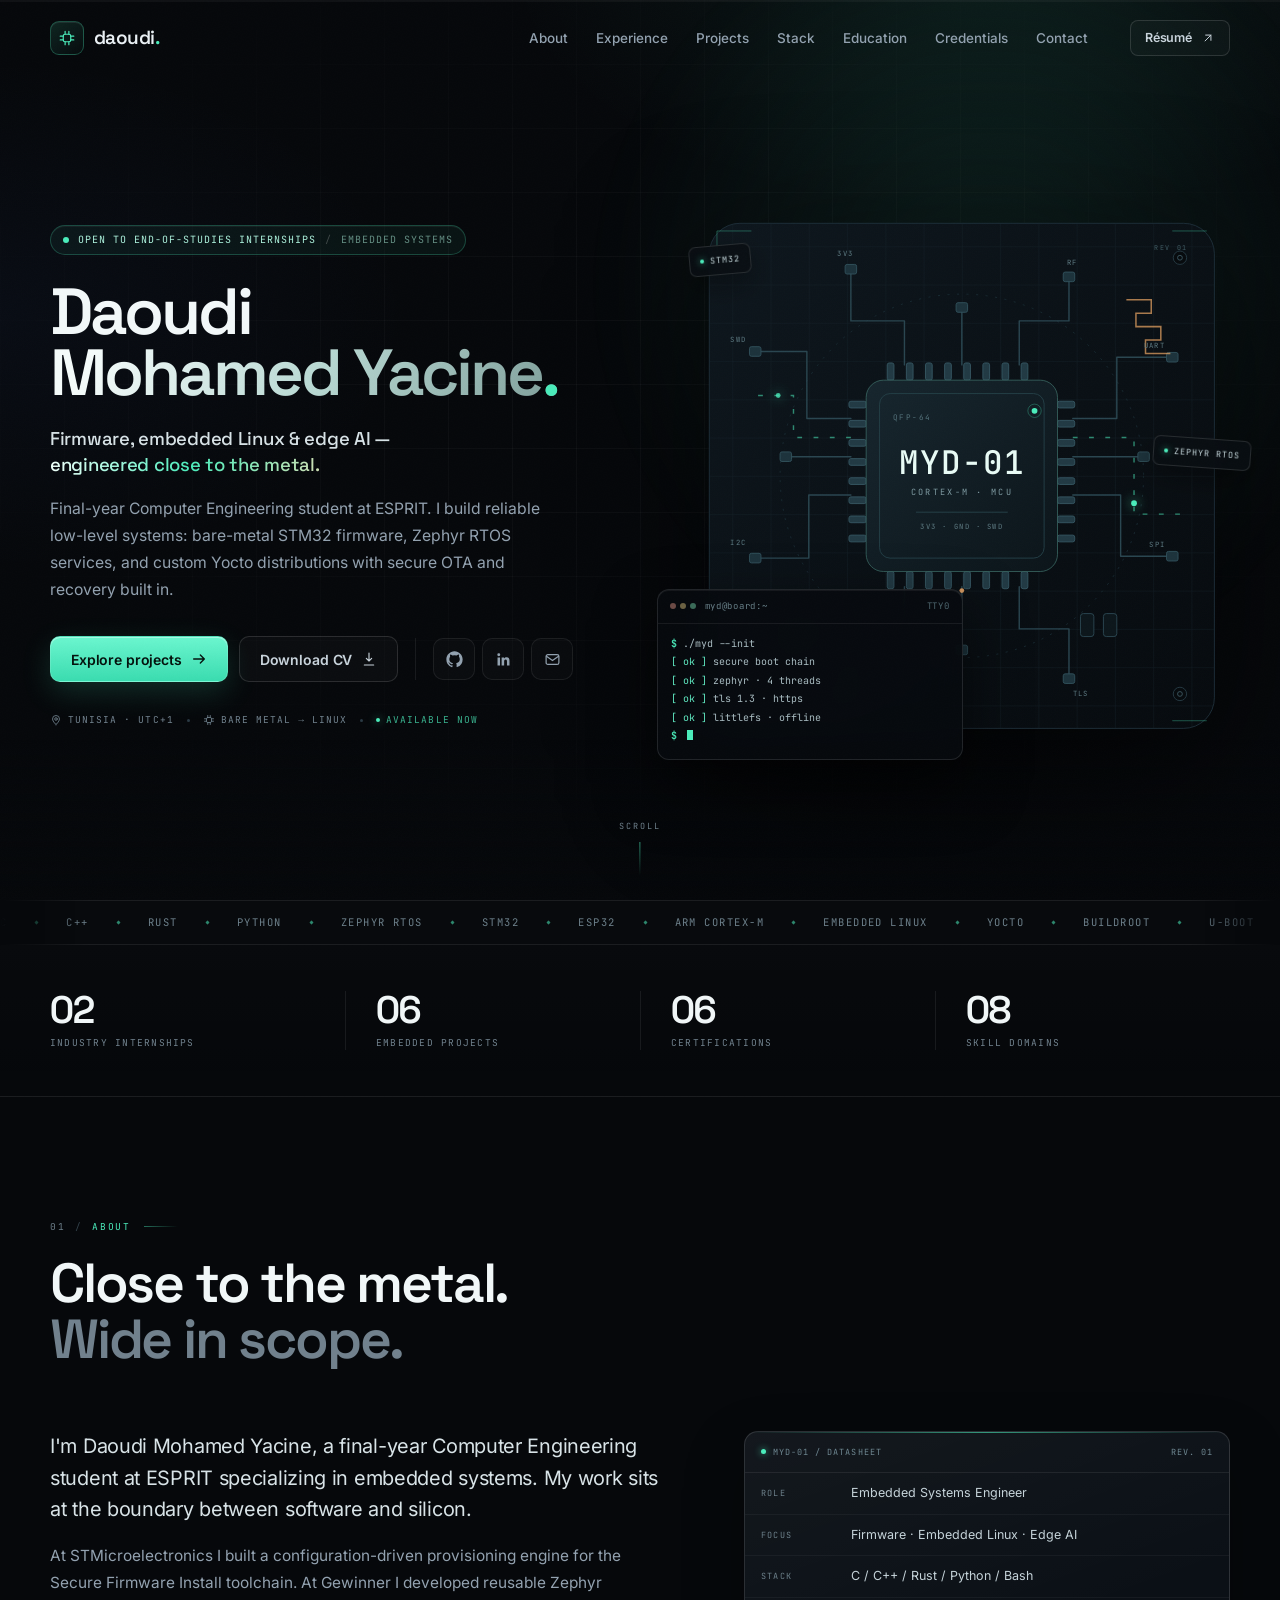
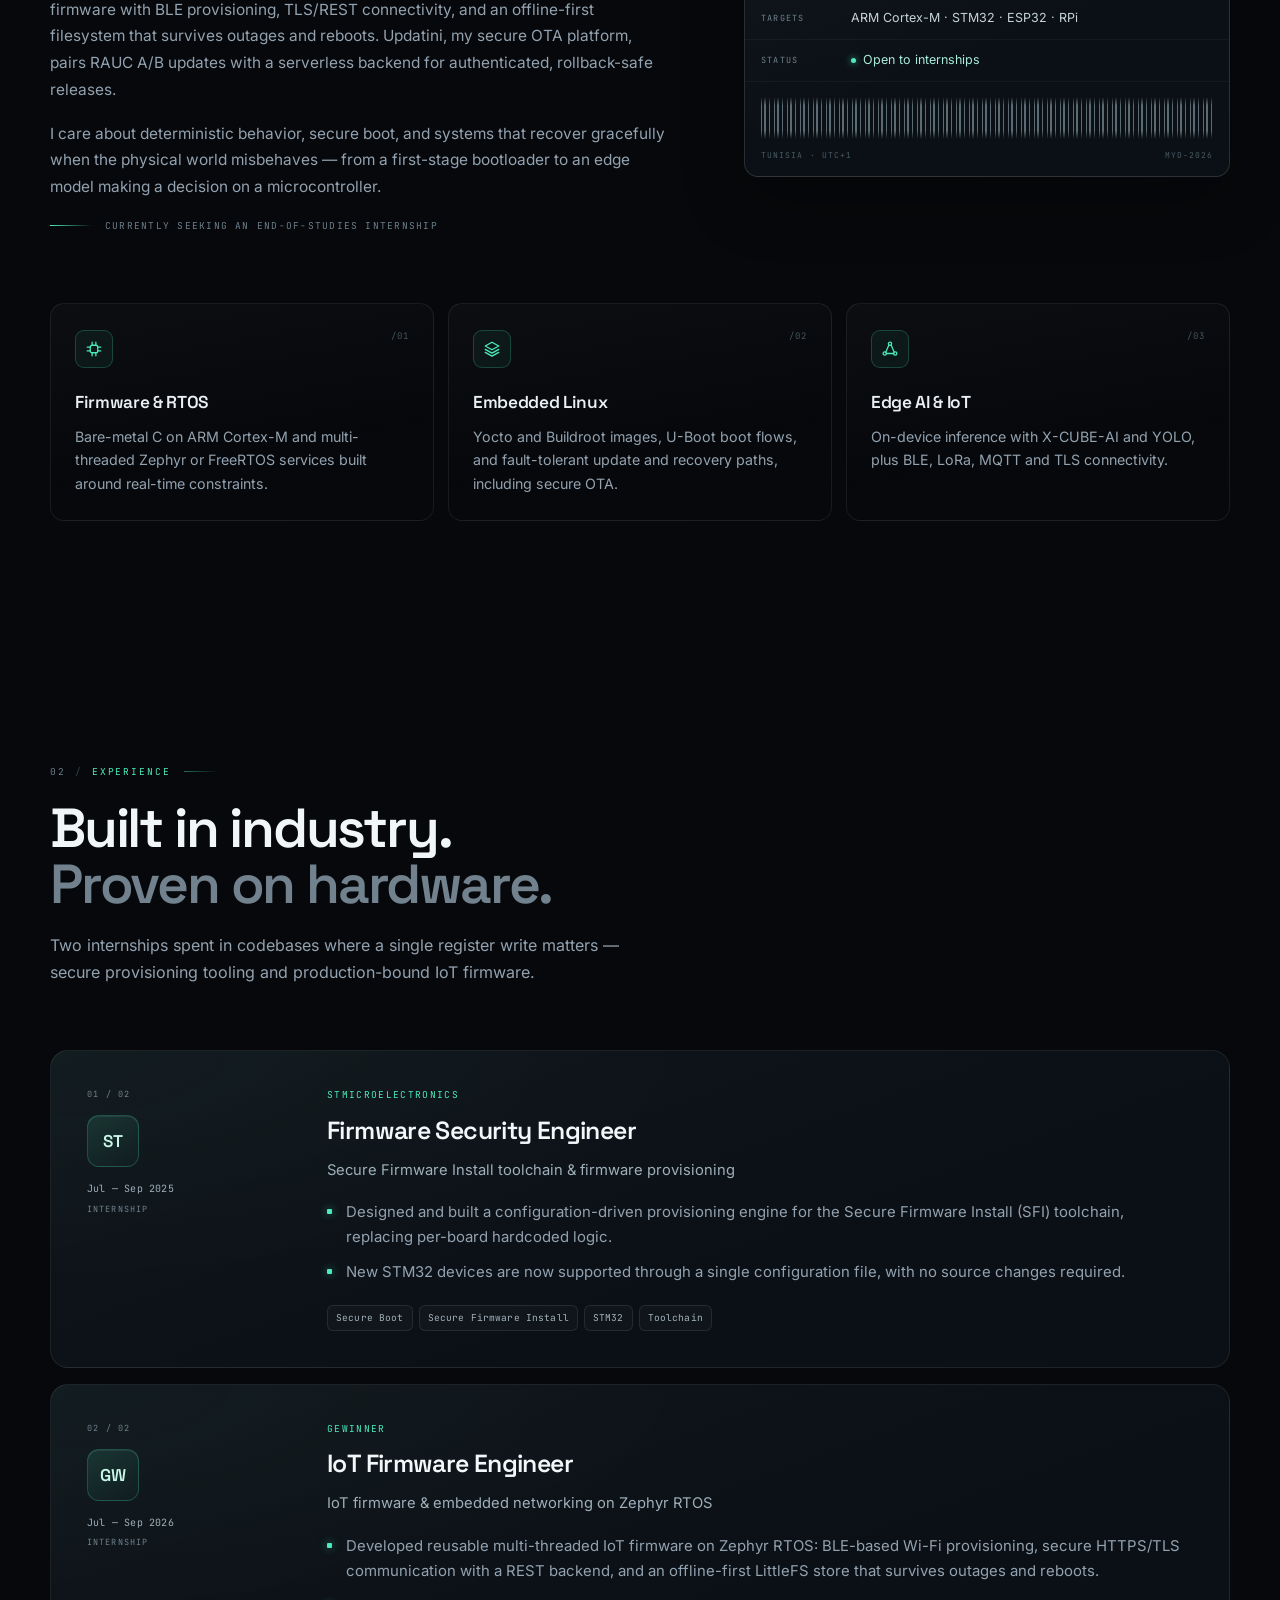
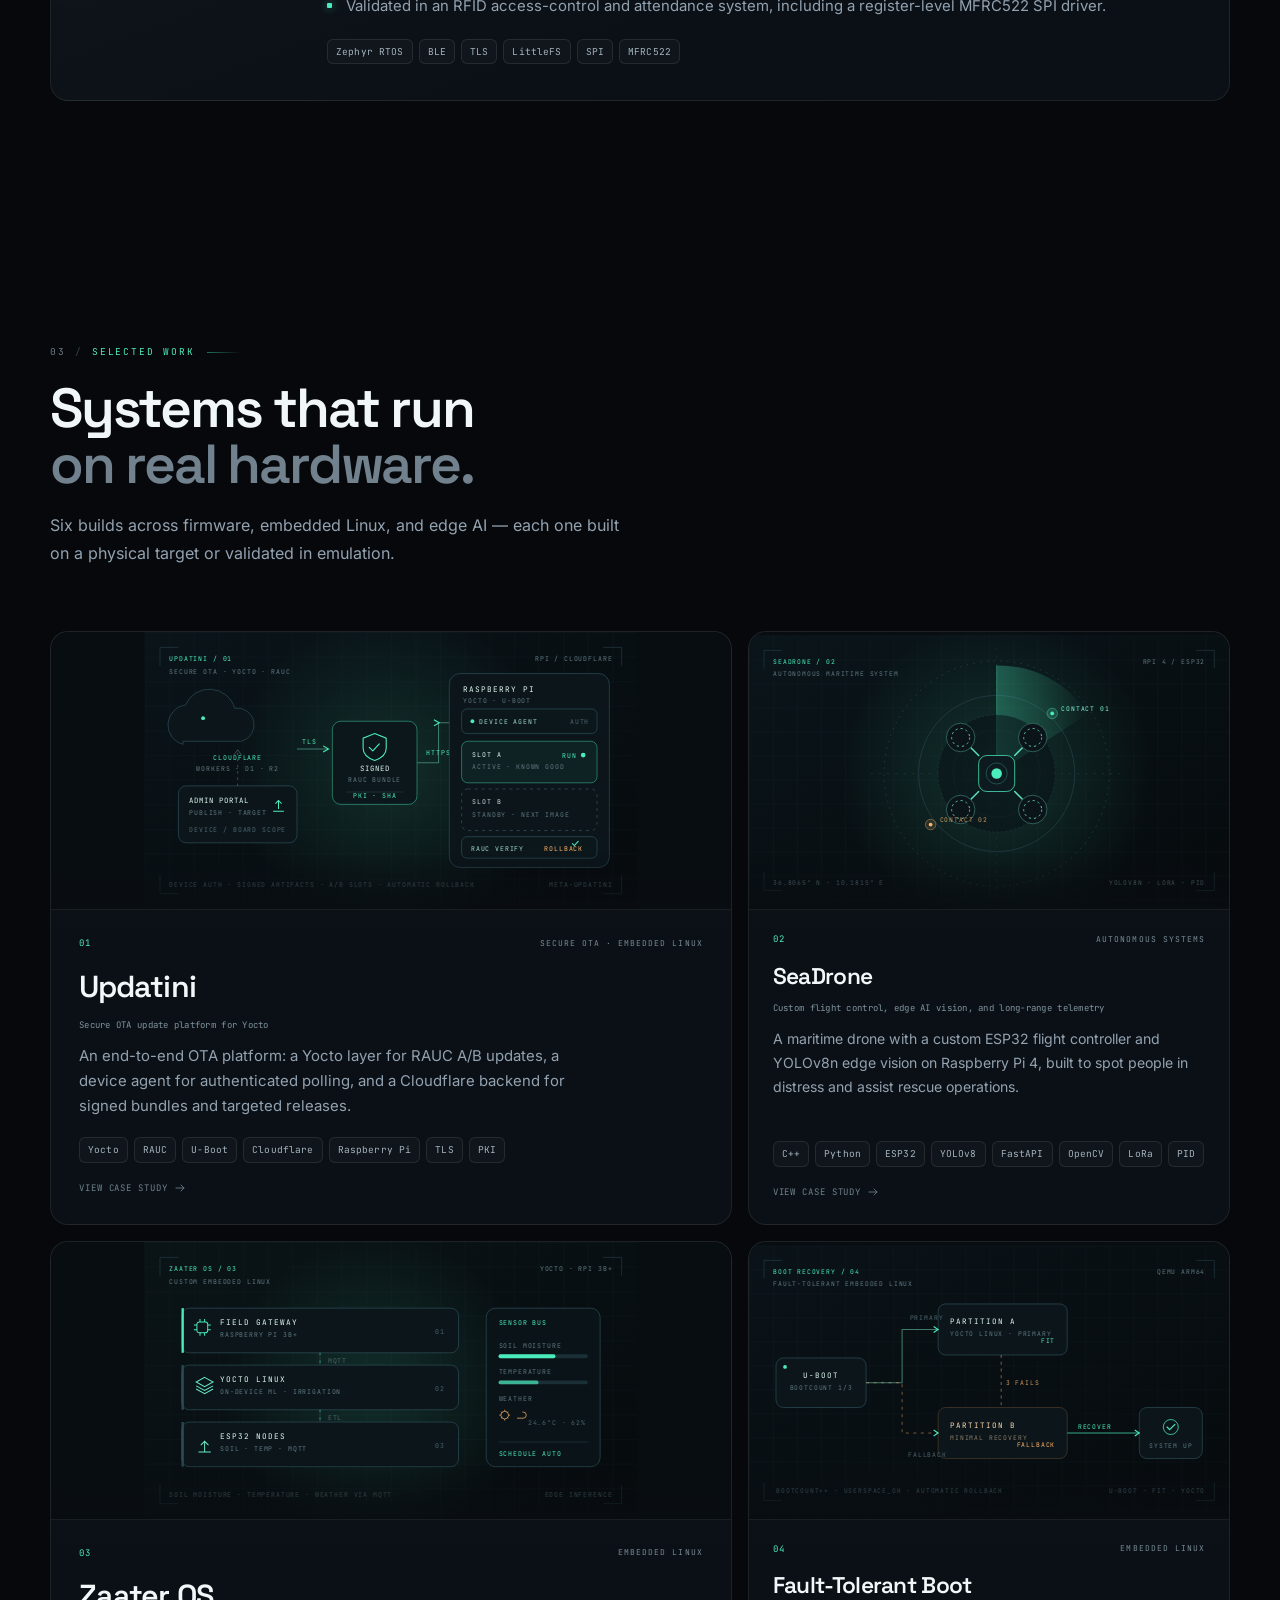
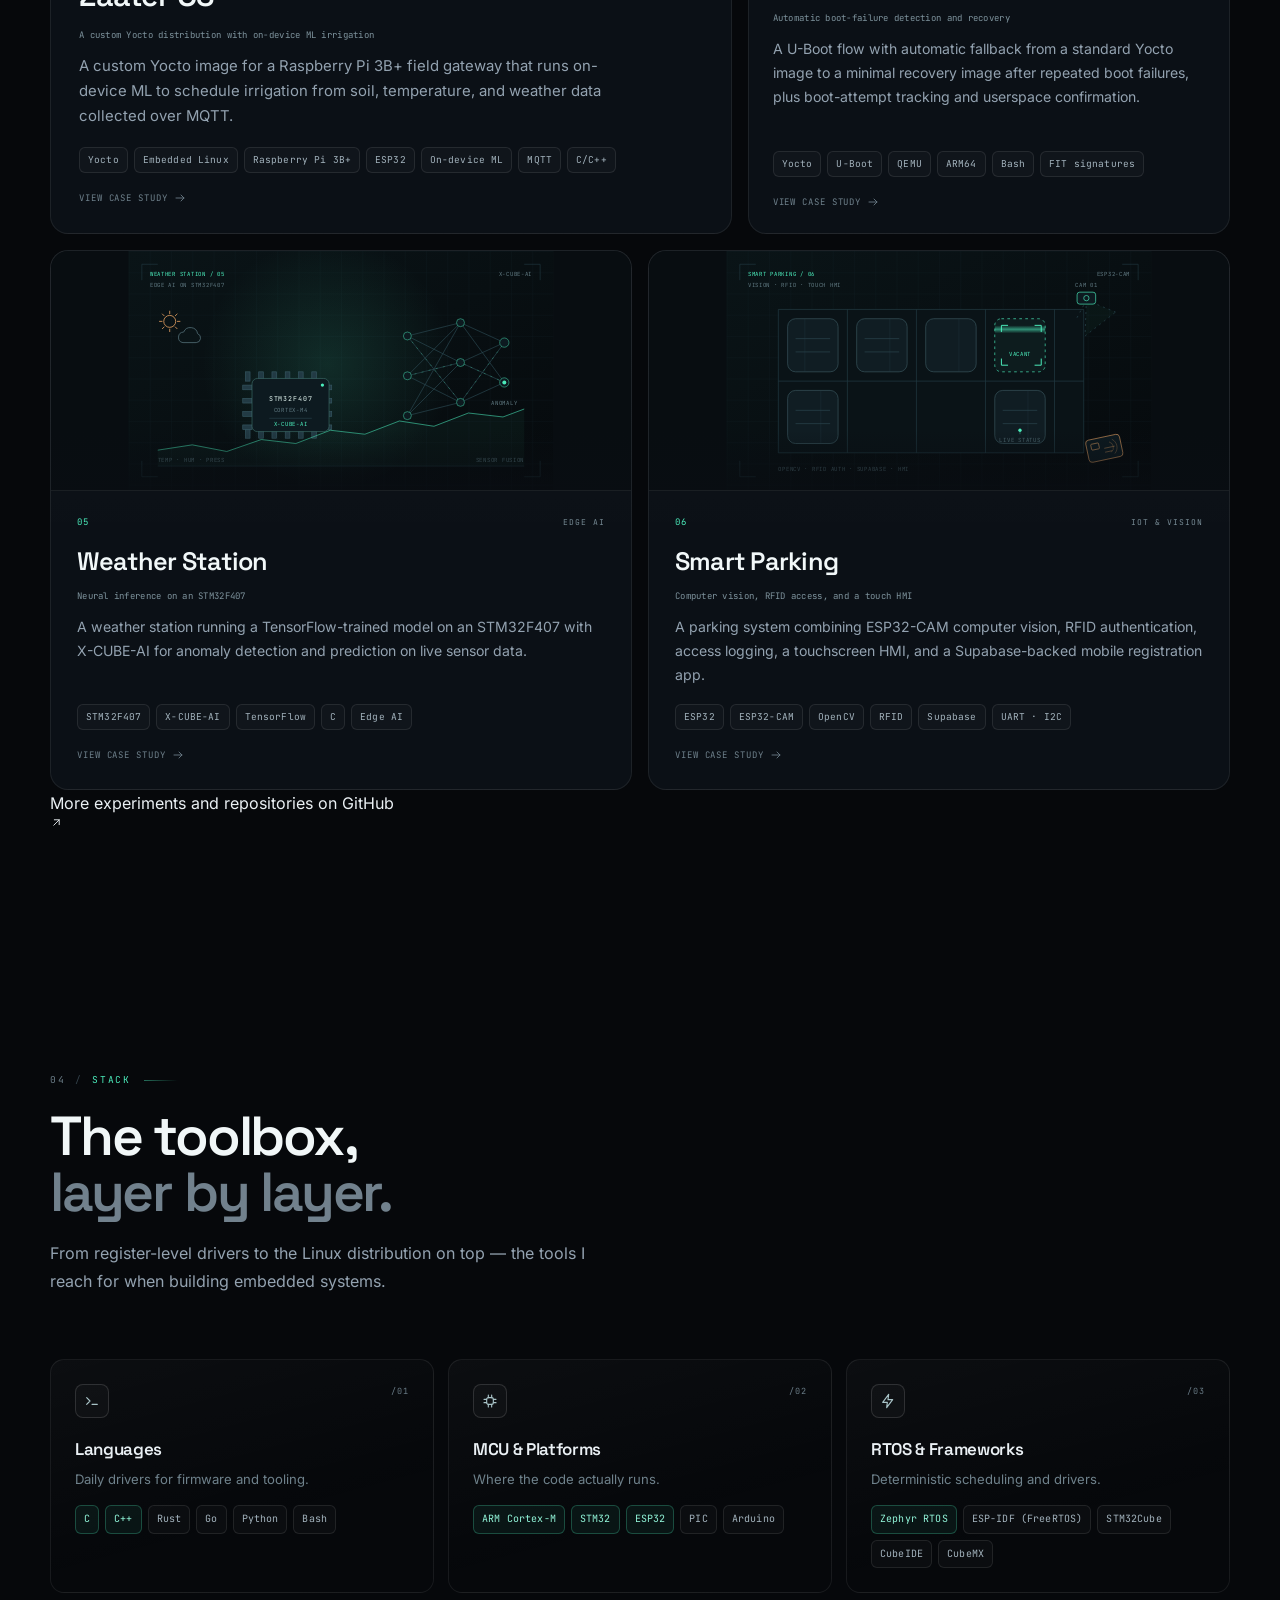
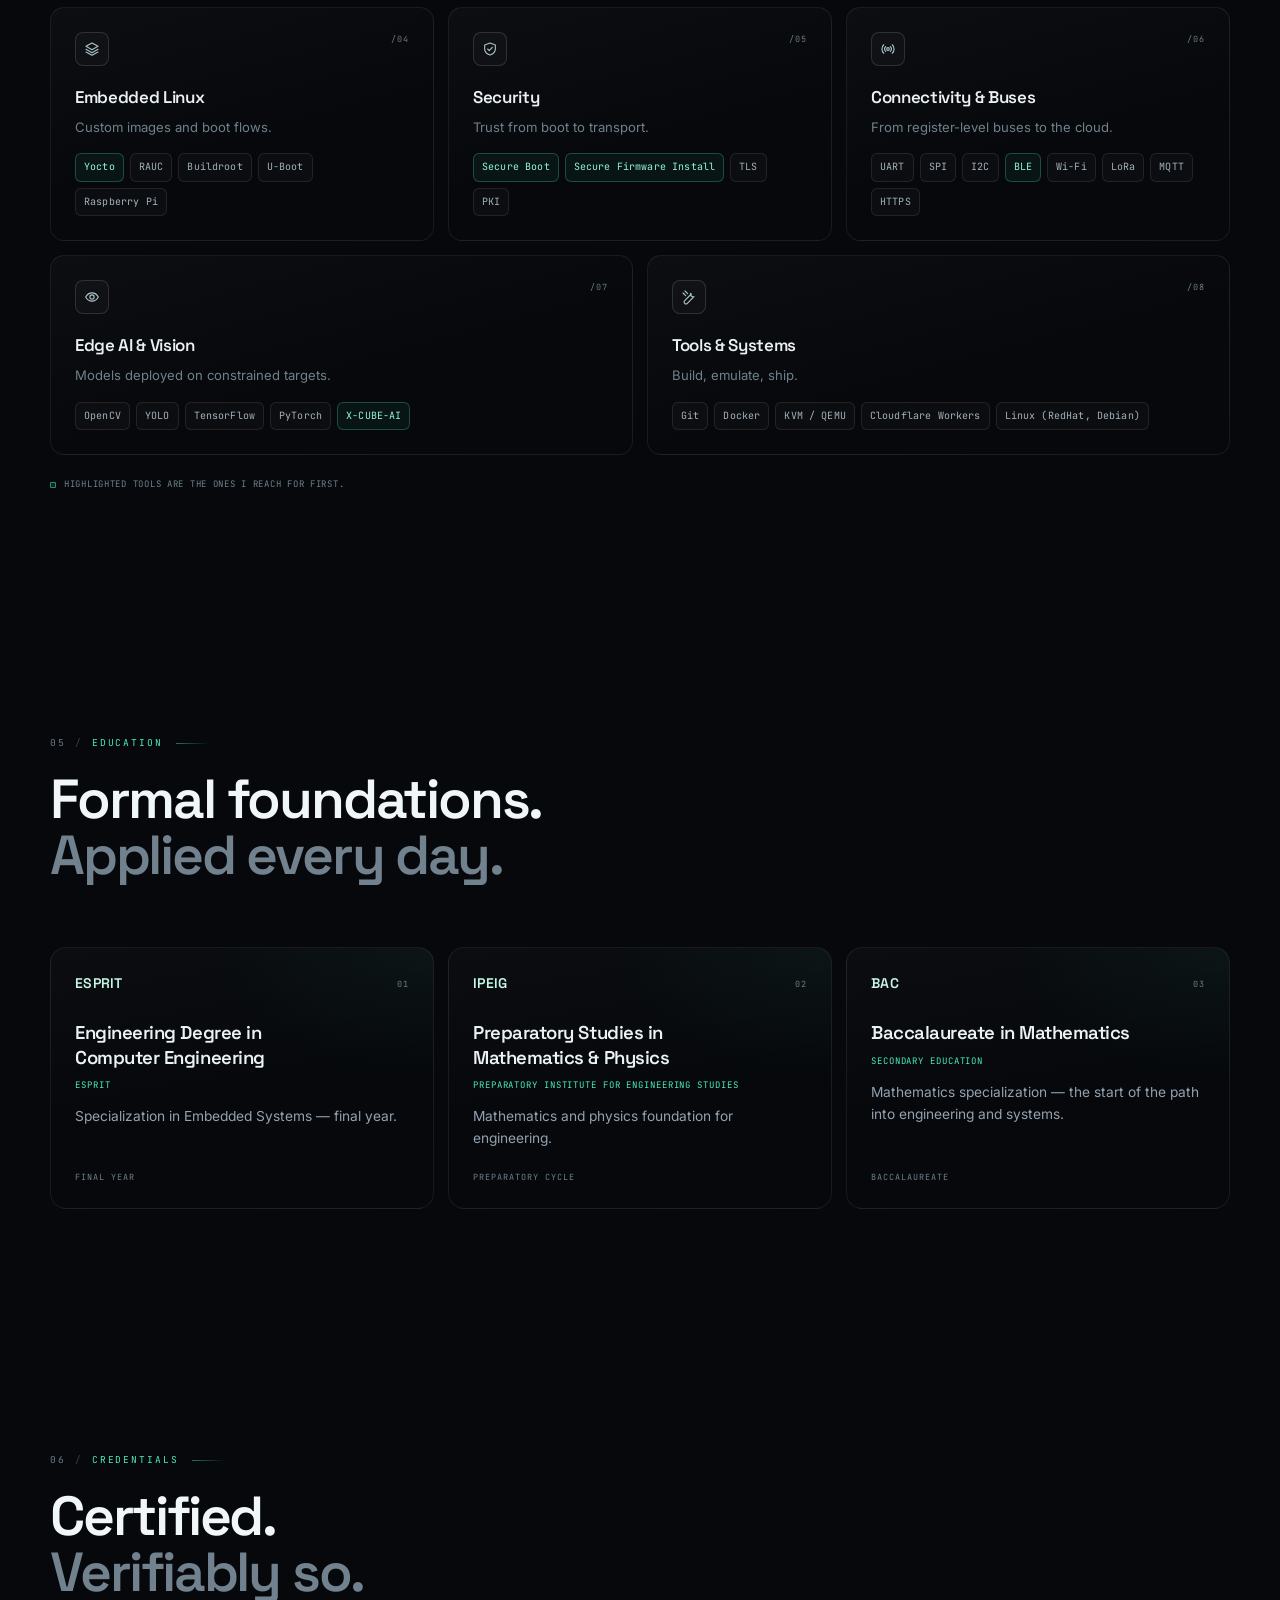
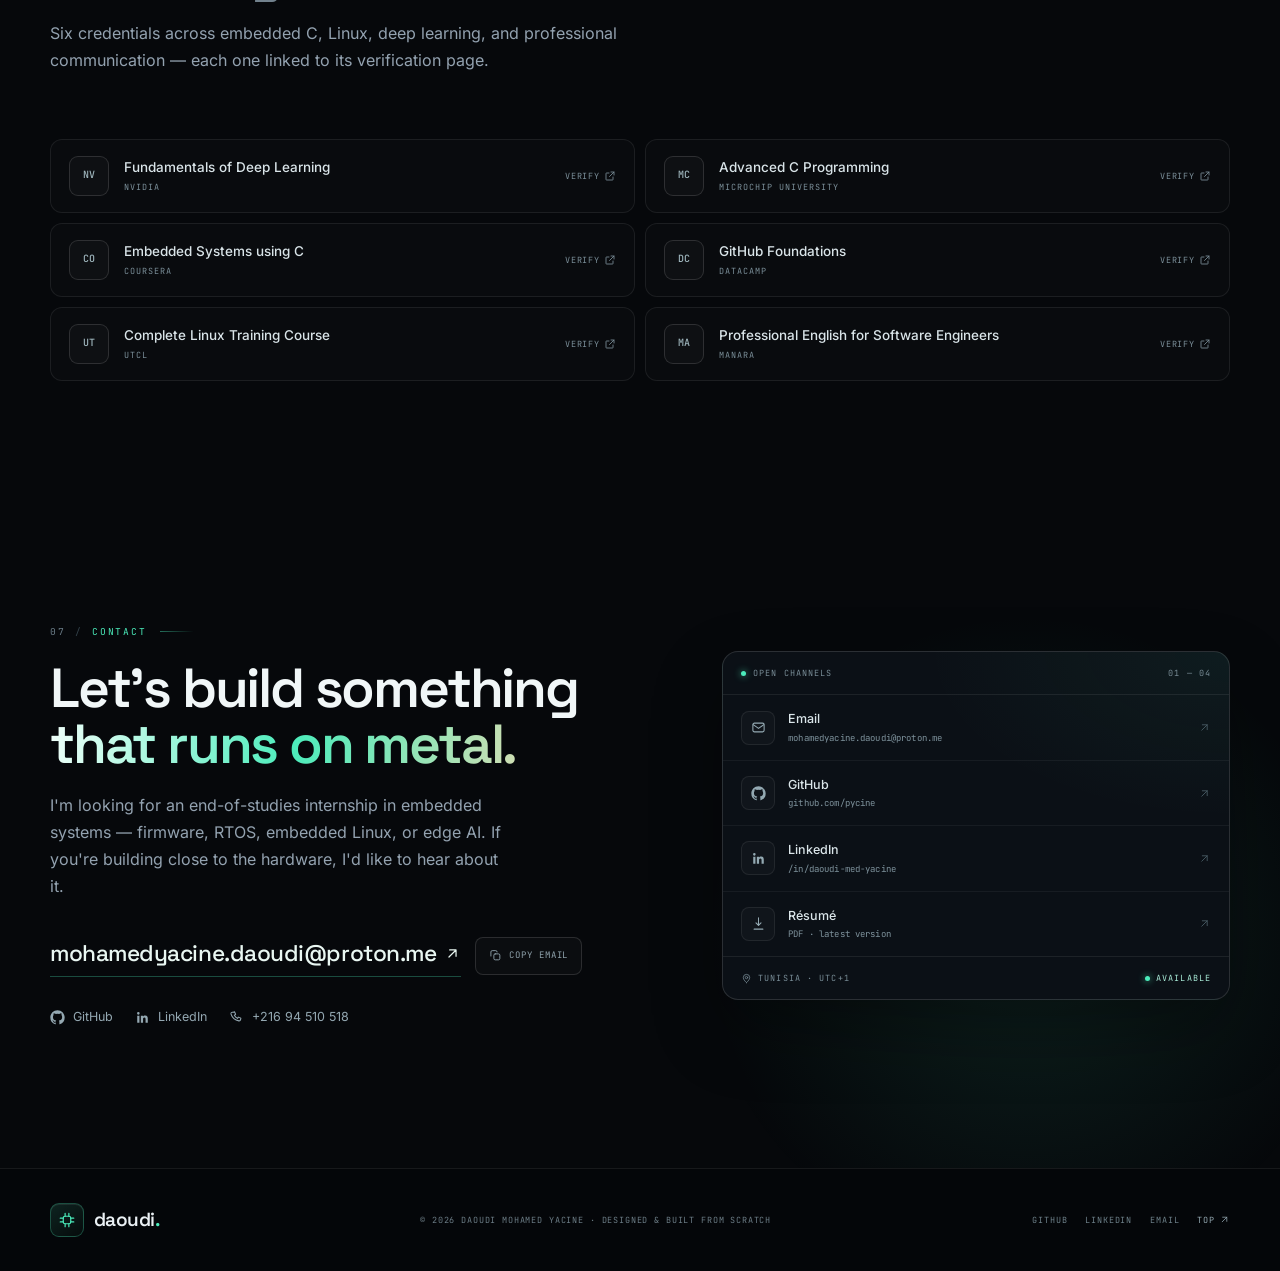
==== commit df224be4: "Point metadata at root GitHub Pages URL" ====
--- a/index.html
+++ b/index.html
@@ -10,13 +10,13 @@
 <meta property="og:type" content="website">
 <meta property="og:title" content="Daoudi Mohamed Yacine — Embedded Systems Engineer">
 <meta property="og:description" content="Firmware, embedded Linux &amp; edge AI — engineered close to the metal.">
-<meta property="og:url" content="https://pycine.github.io/portfolio/">
-<meta property="og:image" content="https://pycine.github.io/portfolio/assets/og.png">
+<meta property="og:url" content="https://pycine.github.io/">
+<meta property="og:image" content="https://pycine.github.io/assets/og.png">
 <meta name="twitter:card" content="summary_large_image">
 <meta name="twitter:title" content="Daoudi Mohamed Yacine — Embedded Systems Engineer">
 <meta name="twitter:description" content="Firmware, embedded Linux &amp; edge AI — engineered close to the metal.">
-<meta name="twitter:image" content="https://pycine.github.io/portfolio/assets/og.png">
-<link rel="canonical" href="https://pycine.github.io/portfolio/">
+<meta name="twitter:image" content="https://pycine.github.io/assets/og.png">
+<link rel="canonical" href="https://pycine.github.io/">
 <link rel="icon" href="assets/favicon.svg" type="image/svg+xml">
 <link rel="preload" href="assets/fonts/space-grotesk.woff2" as="font" type="font/woff2" crossorigin>
 <link rel="preload" href="assets/fonts/inter.woff2" as="font" type="font/woff2" crossorigin>
@@ -31,7 +31,7 @@
   "jobTitle": "Embedded Systems Engineer",
   "email": "mailto:mohamedyacine.daoudi@proton.me",
   "telephone": "+21694510518",
-  "url": "https://pycine.github.io/portfolio/",
+  "url": "https://pycine.github.io/",
   "sameAs": [
     "https://github.com/pycine",
     "https://www.linkedin.com/in/daoudi-med-yacine"
